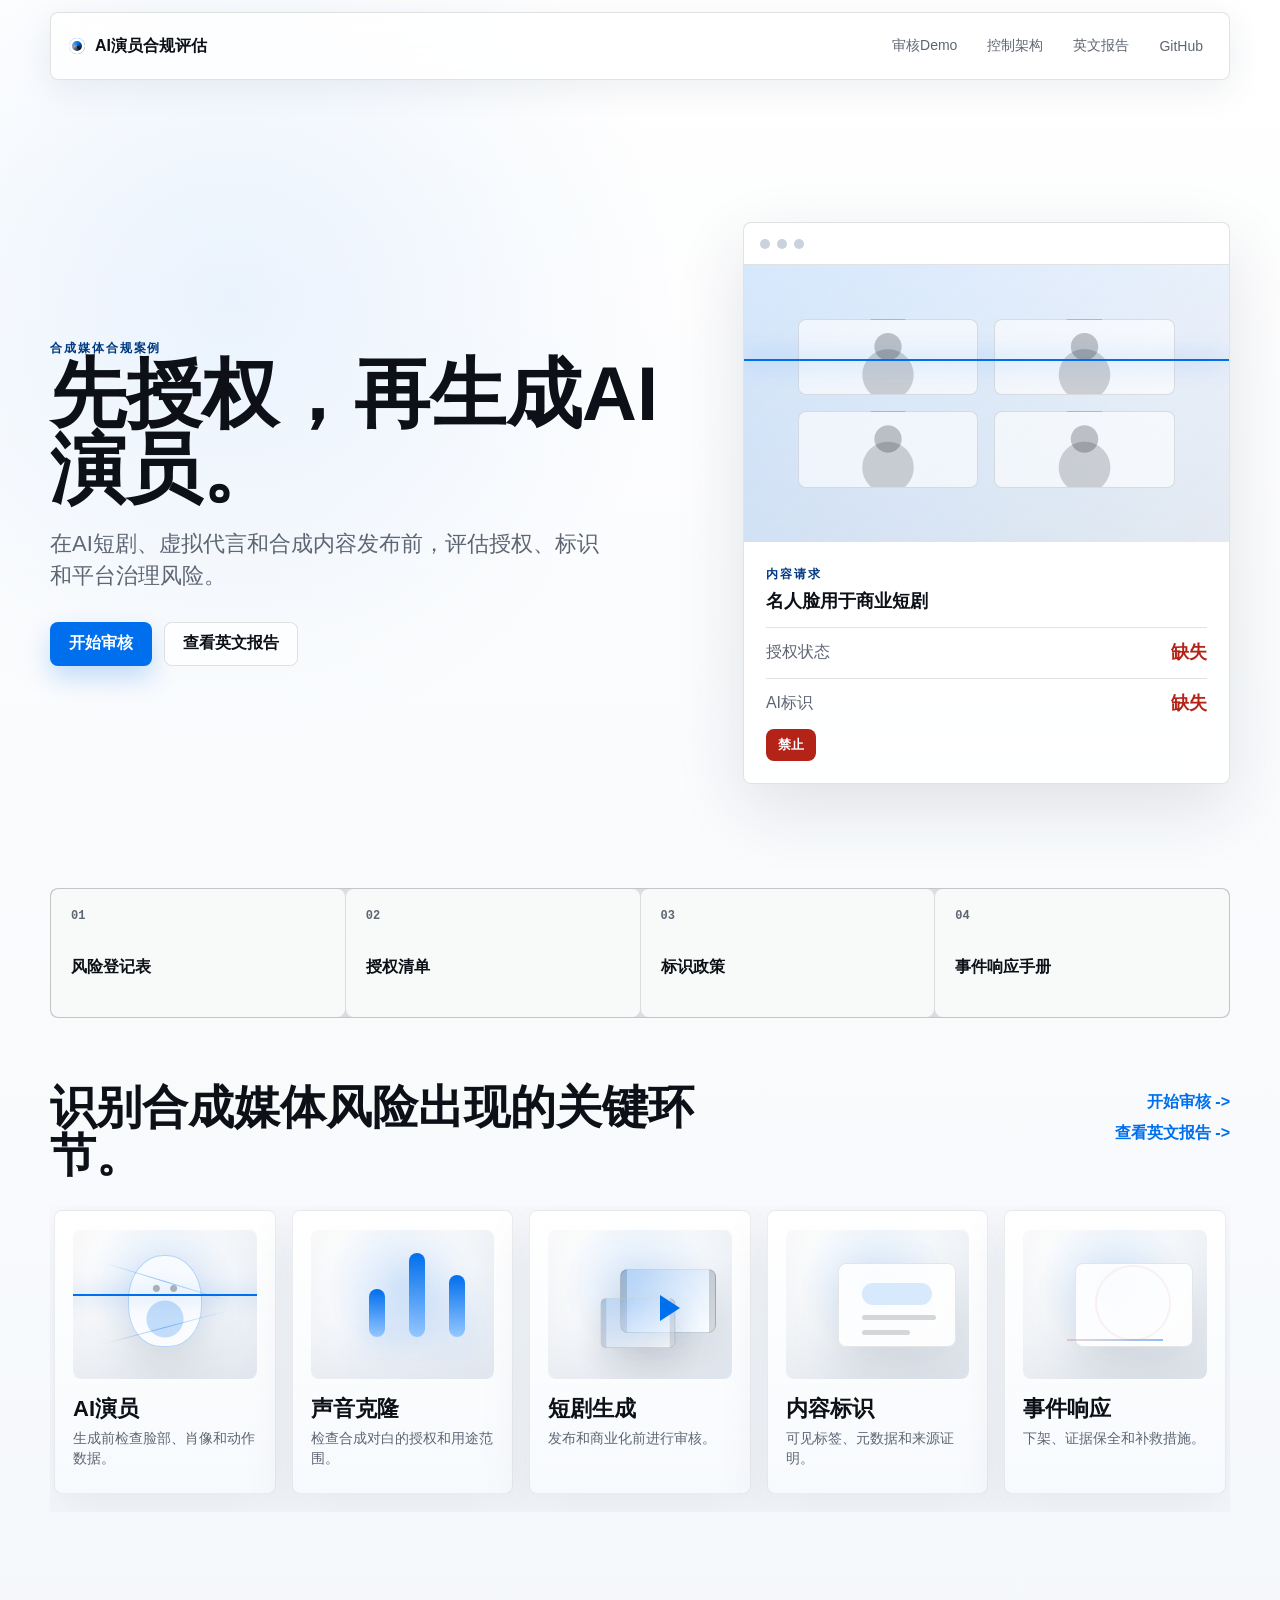
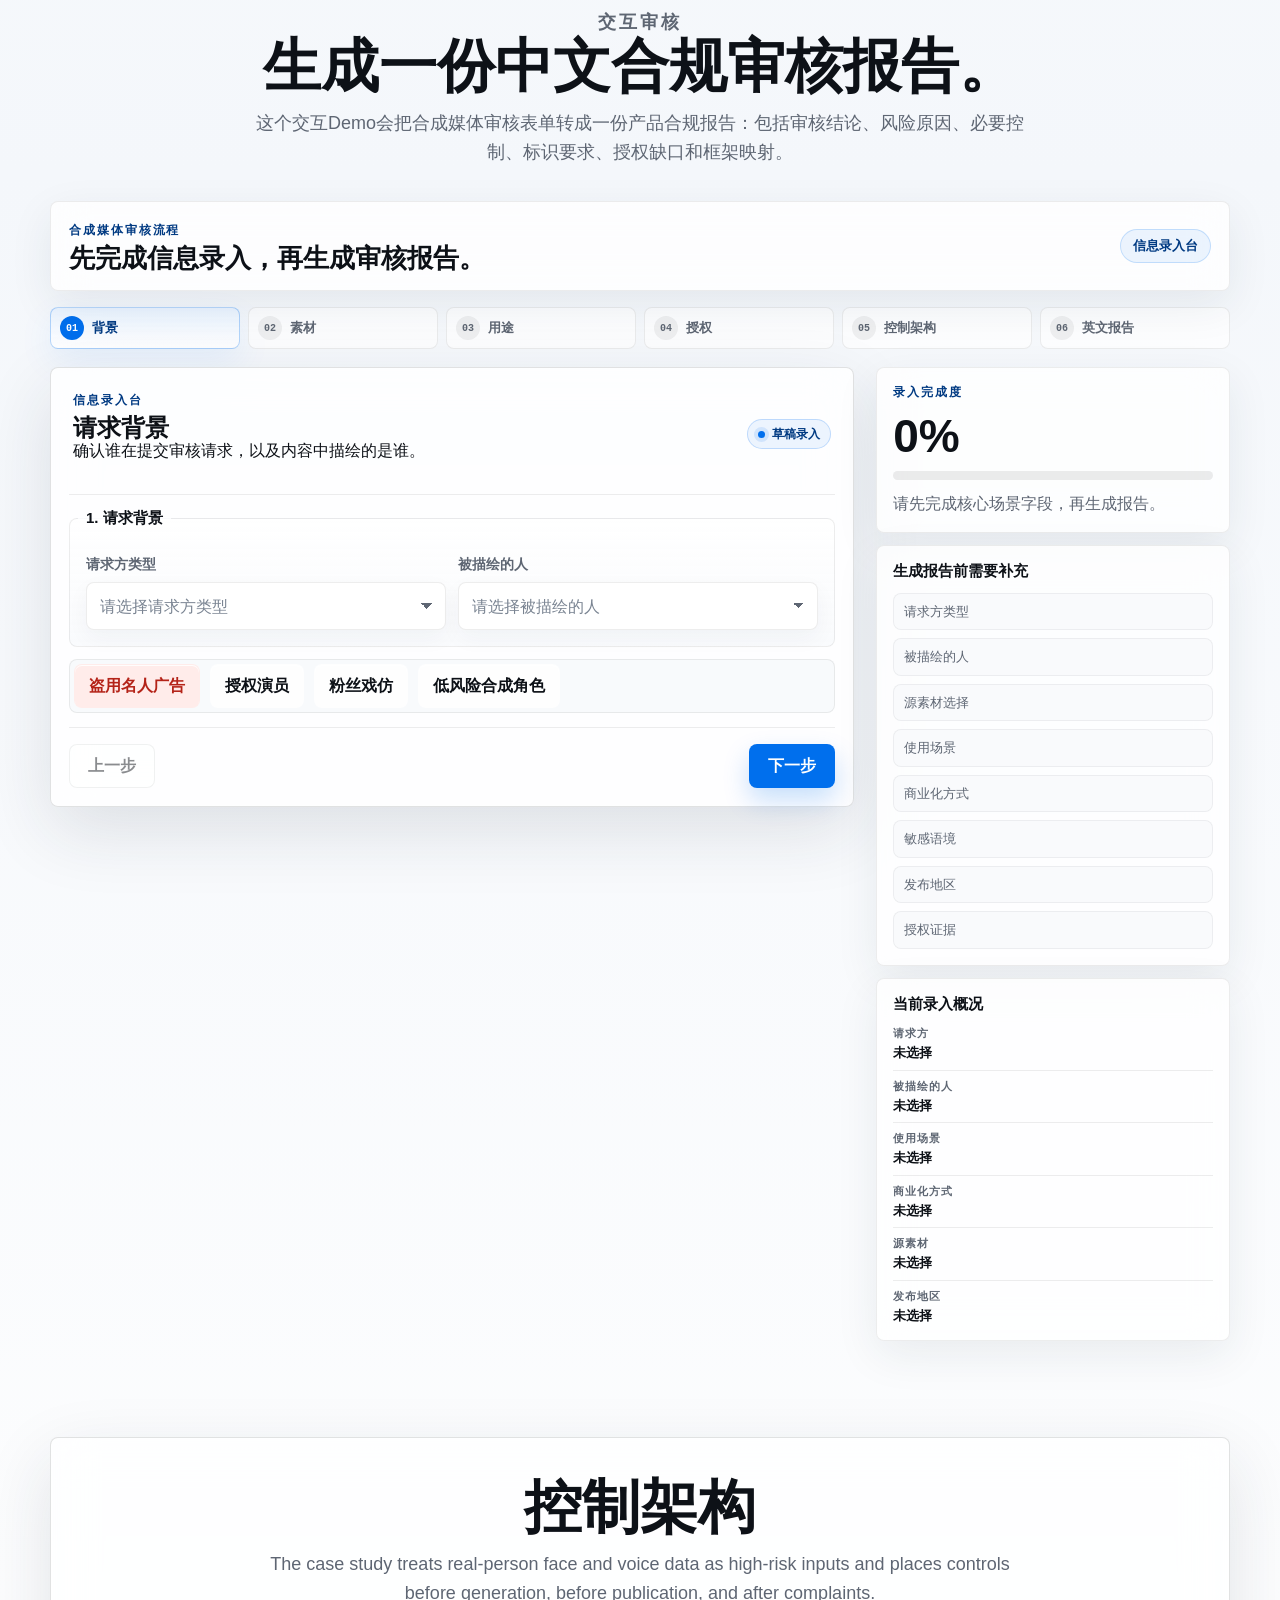
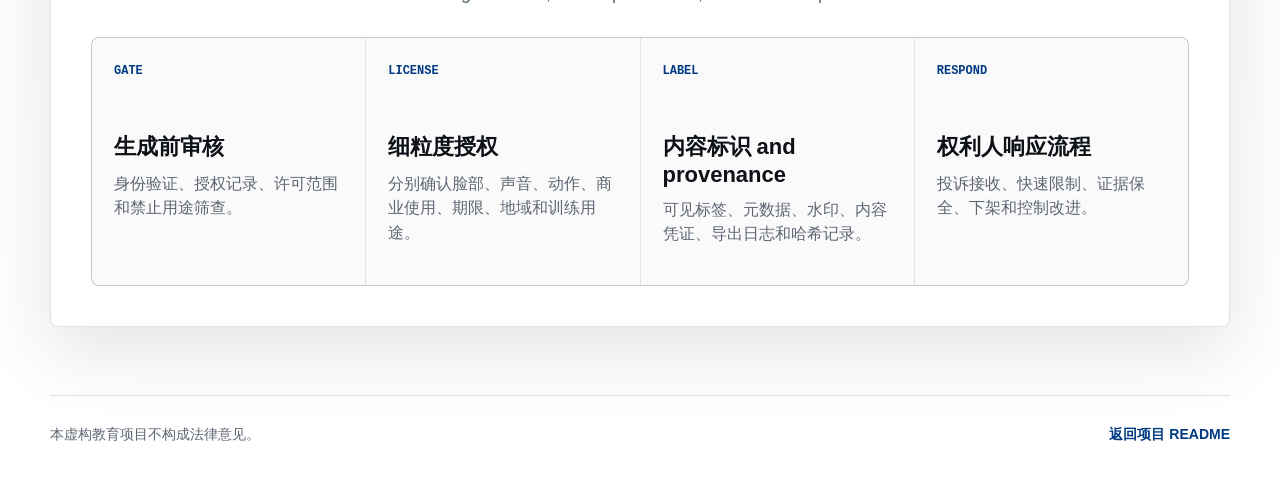
==== web/demo.zh.html @ 8b7ae346 "Replace Chinese report page with interactive demo" ====
<!doctype html>
<html lang="zh-CN">
  <head>
    <meta charset="utf-8" />
    <meta name="viewport" content="width=device-width, initial-scale=1" />
    <title>AI生成演员合规评估</title>
    <meta
      name="description"
      content="AI生成演员与深度伪造内容合规评估中文交互Demo。"
    />
    <link rel="stylesheet" href="./styles.css" />
  </head>
  <body>
    <header class="site-header" aria-label="Primary navigation">
      <a class="brand" href="#top" aria-label="AI演员合规评估 home">
        <span class="brand-mark" aria-hidden="true"></span>
        <span>AI演员合规评估</span>
      </a>
      <nav class="nav-links" aria-label="Project links">
        <a href="#demo">审核Demo</a>
        <a href="#controls">控制架构</a>
        <a href="../docs/09_final_compliance_assessment_report.md">英文报告</a>
        <a href="https://github.com/yuxuancheng123-spec/ai-generated-actor-compliance">GitHub</a>
      </nav>
    </header>

    <main id="top">
      <section class="hero" aria-labelledby="hero-title">
        <div class="hero-copy">
          <p class="eyebrow">合成媒体合规案例</p>
          <h1 id="hero-title">先授权，再生成AI演员。</h1>
          <p class="hero-lede">
            在AI短剧、虚拟代言和合成内容发布前，评估授权、标识和平台治理风险。
          </p>
          <div class="hero-actions" aria-label="Primary actions">
            <a class="button primary" href="#demo">开始审核</a>
            <a class="button secondary" href="../docs/09_final_compliance_assessment_report.md">查看英文报告</a>
          </div>
        </div>

        <aside class="hero-device" aria-label="Compliance review preview">
          <div class="device-topbar">
            <span></span>
            <span></span>
            <span></span>
          </div>
          <div class="review-frame">
            <div class="scan-stage">
              <div class="face-grid" aria-hidden="true">
                <span></span><span></span><span></span><span></span>
              </div>
              <div class="scan-line" aria-hidden="true"></div>
            </div>
            <div class="review-stack">
              <div>
                <span class="micro-label">内容请求</span>
                <strong>名人脸用于商业短剧</strong>
              </div>
              <div class="signal-row">
                <span>授权状态</span>
                <strong class="signal-danger">缺失</strong>
              </div>
              <div class="signal-row">
                <span>AI标识</span>
                <strong class="signal-danger">缺失</strong>
              </div>
              <div class="risk-pill prohibited">禁止</div>
            </div>
          </div>
        </aside>
      </section>

      <section class="artifact-strip" aria-label="Portfolio artifacts">
        <a href="../docs/03_risk_register.md">
          <span>01</span>
          风险登记表
        </a>
        <a href="../docs/04_consent_checklist.md">
          <span>02</span>
          授权清单
        </a>
        <a href="../docs/05_labeling_policy.md">
          <span>03</span>
          标识政策
        </a>
        <a href="../docs/06_incident_response.md">
          <span>04</span>
          事件响应手册
        </a>
      </section>

      <section class="case-gallery" aria-labelledby="case-gallery-title">
        <div class="gallery-heading">
          <h2 id="case-gallery-title">识别合成媒体风险出现的关键环节。</h2>
          <div class="gallery-links">
            <a href="#demo">开始审核</a>
            <a href="../docs/09_final_compliance_assessment_report.md">查看英文报告</a>
          </div>
        </div>
        <div class="case-rail" aria-label="Synthetic media compliance scenarios">
          <article class="case-tile actor-tile">
            <div class="case-visual" aria-hidden="true">
              <span class="face-orb"></span>
              <span class="mesh-line one"></span>
              <span class="mesh-line two"></span>
              <span class="scan-beam"></span>
            </div>
            <h3>AI演员</h3>
            <p>生成前检查脸部、肖像和动作数据。</p>
          </article>
          <article class="case-tile voice-tile">
            <div class="case-visual" aria-hidden="true">
              <span class="wave one"></span>
              <span class="wave two"></span>
              <span class="wave three"></span>
            </div>
            <h3>声音克隆</h3>
            <p>检查合成对白的授权和用途范围。</p>
          </article>
          <article class="case-tile drama-tile">
            <div class="case-visual" aria-hidden="true">
              <span class="film-frame primary"></span>
              <span class="film-frame secondary"></span>
              <span class="play-mark"></span>
            </div>
            <h3>短剧生成</h3>
            <p>发布和商业化前进行审核。</p>
          </article>
          <article class="case-tile label-tile">
            <div class="case-visual" aria-hidden="true">
              <span class="label-card"></span>
              <span class="label-chip"></span>
              <span class="metadata-line one"></span>
              <span class="metadata-line two"></span>
            </div>
            <h3>内容标识</h3>
            <p>可见标签、元数据和来源证明。</p>
          </article>
          <article class="case-tile incident-tile">
            <div class="case-visual" aria-hidden="true">
              <span class="alert-ring"></span>
              <span class="evidence-card"></span>
              <span class="route-line"></span>
            </div>
            <h3>事件响应</h3>
            <p>下架、证据保全和补救措施。</p>
          </article>
        </div>
      </section>

      <section class="section-intro" aria-labelledby="demo-title">
        <p class="section-kicker">交互审核</p>
        <h2 id="demo-title">生成一份中文合规审核报告。</h2>
        <p>
          这个交互Demo会把合成媒体审核表单转成一份产品合规报告：包括审核结论、风险原因、必要控制、标识要求、授权缺口和框架映射。
        </p>
      </section>

      <section id="demo" class="workflow-shell" aria-label="Compliance review workflow">
        <div class="workflow-topbar">
          <div>
            <span class="micro-label">合成媒体审核流程</span>
            <h3>先完成信息录入，再生成审核报告。</h3>
          </div>
          <span class="workflow-mode-pill" id="workflow-mode">信息录入台</span>
        </div>

        <ol class="workflow-steps" aria-label="Review workflow steps">
          <li data-step-index="0" class="active"><span>01</span>背景</li>
          <li data-step-index="1"><span>02</span>素材</li>
          <li data-step-index="2"><span>03</span>用途</li>
          <li data-step-index="3"><span>04</span>授权</li>
          <li data-step-index="4"><span>05</span>控制架构</li>
          <li data-step-index="5"><span>06</span>英文报告</li>
        </ol>

        <div class="intake-view" id="intake-view">
          <form class="risk-form" id="risk-form">
            <div class="form-heading">
              <div>
                <span class="micro-label">信息录入台</span>
                <h3 id="step-title">请求背景</h3>
                <p id="step-copy">确认谁在提交审核请求，以及内容中描绘的是谁。</p>
              </div>
              <span class="live-dot">草稿录入</span>
            </div>

          <fieldset data-step="0">
            <legend>1. 请求背景</legend>
            <div class="field-grid">
              <div class="field">
                <label for="requester-type">请求方类型</label>
                <select id="requester-type" name="requesterType">
                  <option value="" selected>请选择请求方类型</option>
                  <option value="creator">个人创作者</option>
                  <option value="brand">品牌或广告主</option>
                  <option value="production">制作公司</option>
                  <option value="performer">演员授权自己的数字分身</option>
                </select>
              </div>
              <div class="field">
                <label for="subject-type">被描绘的人</label>
                <select id="subject-type" name="subjectType">
                  <option value="" selected>请选择被描绘的人</option>
                  <option value="publicFigure">名人或公众人物</option>
                  <option value="ordinaryPerson">普通第三人</option>
                  <option value="self">上传者本人</option>
                  <option value="performer">签约演员</option>
                  <option value="politician">政治人物</option>
                  <option value="minor">儿童或未成年人</option>
                  <option value="synthetic">完全合成角色</option>
                </select>
              </div>
            </div>
          </fieldset>

          <fieldset class="switch-grid" data-step="1">
            <legend>2. 使用的源素材</legend>
            <label class="switch">
              <input type="checkbox" name="mediaFace" />
              <span>脸部或肖像</span>
            </label>
            <label class="switch">
              <input type="checkbox" name="mediaVoice" />
              <span>声音样本</span>
            </label>
            <label class="switch">
              <input type="checkbox" name="mediaMotion" />
              <span>身体动作</span>
            </label>
            <label class="switch">
              <input type="checkbox" name="mediaPerformance" />
              <span>既有表演片段</span>
            </label>
          </fieldset>

          <fieldset data-step="2">
            <legend>3. 用途与分发</legend>
            <div class="field-grid">
              <div class="field">
                <label for="use-case">使用场景</label>
                <select id="use-case" name="useCase">
                  <option value="" selected>请选择使用场景</option>
                  <option value="shortDrama">短剧情节</option>
                  <option value="advertisement">广告</option>
                  <option value="virtualInfluencer">虚拟网红内容</option>
                  <option value="fanContent">粉丝内容</option>
                  <option value="parody">戏仿或讽刺</option>
                  <option value="politicalMessage">政治信息</option>
                </select>
              </div>
              <div class="field">
                <label for="monetization">商业化方式</label>
                <select id="monetization" name="monetization">
                  <option value="" selected>请选择商业化方式</option>
                  <option value="paidAd">付费广告或代言</option>
                  <option value="publicPost">公开发布</option>
                  <option value="draft">仅内部草稿</option>
                  <option value="resale">授权或转售</option>
                </select>
              </div>
            </div>
            <label for="sensitive-context">敏感语境</label>
            <select id="sensitive-context" name="sensitiveContext">
              <option value="" selected>请选择敏感语境</option>
              <option value="none">无</option>
              <option value="sexual">性相关</option>
              <option value="political">政治</option>
              <option value="medical">医疗</option>
              <option value="financial">金融</option>
              <option value="defamatory">诽谤</option>
            </select>
          </fieldset>

          <fieldset class="switch-grid" data-step="2">
            <legend>4. 发布地区</legend>
            <label class="switch">
              <input type="checkbox" name="regionEu" />
              <span>欧盟</span>
            </label>
            <label class="switch">
              <input type="checkbox" name="regionChina" />
              <span>中国</span>
            </label>
            <label class="switch">
              <input type="checkbox" name="regionUs" />
              <span>美国</span>
            </label>
            <label class="switch">
              <input type="checkbox" name="regionGlobal" />
              <span>全球发布</span>
            </label>
          </fieldset>

          <fieldset data-step="3">
            <legend>5. 授权证据</legend>
            <label for="consent-evidence">授权状态 evidence</label>
            <select id="consent-evidence" name="consentEvidence">
              <option value="" selected>请选择授权证据</option>
              <option value="none">无授权证据</option>
              <option value="selfAttestation">上传者自我声明</option>
              <option value="uploadedContract">已上传合同</option>
              <option value="verifiedPortal">已验证演员门户</option>
              <option value="performerAgreement">演员AI数字分身协议</option>
            </select>
            <div class="switch-grid compact-grid">
              <label class="switch">
                <input type="checkbox" name="scopeCommercial" />
                <span>覆盖商业使用</span>
              </label>
              <label class="switch">
                <input type="checkbox" name="scopeTraining" />
                <span>覆盖训练用途</span>
              </label>
              <label class="switch">
                <input type="checkbox" name="scopeTerritory" />
                <span>覆盖发布地域</span>
              </label>
              <label class="switch">
                <input type="checkbox" name="scopeDuration" />
                <span>覆盖使用期限</span>
              </label>
              <label class="switch">
                <input type="checkbox" name="scopeSecondaryUse" />
                <span>覆盖二次使用</span>
              </label>
              <label class="switch">
                <input type="checkbox" name="scopeRevocation" />
                <span>存在撤回路径</span>
              </label>
              <label class="switch">
                <input type="checkbox" name="scopeCompensation" />
                <span>存在补偿条款</span>
              </label>
            </div>
          </fieldset>

          <fieldset data-step="4">
            <legend>6. 平台控制</legend>
            <label class="switch">
              <input type="checkbox" name="visibleLabel" />
              <span>Visible AI标识 planned</span>
            </label>
            <label class="switch">
              <input type="checkbox" name="machineLabel" />
              <span>计划添加机器可读元数据</span>
            </label>
            <label class="switch">
              <input type="checkbox" name="watermark" />
              <span>计划添加持久水印或来源证明</span>
            </label>
            <label class="switch">
              <input type="checkbox" name="trainingUse" />
              <span>将源素材用于训练或模型改进</span>
            </label>
          </fieldset>

          <div class="preset-row" aria-label="Scenario presets">
            <button class="preset" type="button" data-preset="unauthorizedCelebrityAd">盗用名人广告</button>
            <button class="preset" type="button" data-preset="licensedPerformer">授权演员</button>
            <button class="preset" type="button" data-preset="fanParody">粉丝戏仿</button>
            <button class="preset" type="button" data-preset="syntheticLow">低风险合成角色</button>
          </div>
            <div class="workflow-actions">
              <button class="button secondary" type="button" id="prev-step">上一步</button>
              <button class="button primary" type="button" id="next-step">下一步</button>
              <button class="button primary generate-button" type="button" id="generate-report">生成合规报告</button>
            </div>
          </form>

          <aside class="intake-summary-panel" aria-live="polite" aria-label="Intake completion summary">
            <div class="summary-card hero-summary">
              <span class="micro-label">录入完成度</span>
              <strong id="completion-score">0%</strong>
              <div class="completion-track" aria-hidden="true">
                <span id="completion-bar"></span>
              </div>
              <p id="completion-copy">请先完成核心场景字段，再生成报告。</p>
            </div>
            <div class="summary-card">
              <h4>生成报告前需要补充</h4>
              <ul id="missing-list"></ul>
            </div>
            <div class="summary-card">
              <h4>当前录入概况</h4>
              <dl class="intake-profile" id="intake-profile"></dl>
            </div>
          </aside>
        </div>

        <aside class="result-panel memo-panel report-view" id="report-view" aria-live="polite" aria-label="合规审核报告" hidden>
          <div class="memo-toolbar">
            <span>已生成评估</span>
            <span>案例编号 SYN-0428</span>
          </div>
          <div class="result-header">
            <span class="micro-label">合规审核报告</span>
            <span class="risk-pill" id="decision-pill">拒绝</span>
          </div>

          <section class="report-module executive-snapshot" aria-label="执行摘要">
            <div class="module-heading">
              <span>01</span>
              <h3>执行摘要</h3>
            </div>
            <div class="snapshot-grid">
              <div class="snapshot-card primary">
                <span>审核结论</span>
                <strong id="result-title">生成前拒绝</strong>
              </div>
              <div class="snapshot-card score-card">
                <span>风险分数</span>
                <strong id="score-value">12</strong>
              </div>
              <div class="snapshot-card">
                <span>风险等级</span>
                <strong id="risk-level-text">禁止</strong>
              </div>
              <div class="snapshot-card">
                <span>审核路径</span>
                <strong id="reviewer-path">阻止并保全证据</strong>
              </div>
            </div>
            <p id="result-copy">
              The request lacks verified authorization for a real-person commercial AI演员 workflow.
            </p>
          </section>

          <section class="report-module" aria-label="场景分类">
            <div class="module-heading">
              <span>02</span>
              <h3>场景分类</h3>
            </div>
            <dl class="profile-grid" id="scenario-profile"></dl>
          </section>

          <section class="report-module" aria-label="关键发现">
            <div class="module-heading">
              <span>03</span>
              <h3>关键发现</h3>
            </div>
            <ul class="finding-list" id="risk-driver-list"></ul>
          </section>

          <section class="report-module" aria-label="控制建议">
            <div class="module-heading">
              <span>04</span>
              <h3>控制建议</h3>
            </div>
            <div class="control-recommendation-grid">
              <div>
                <h4>Consent controls</h4>
                <ul id="consent-control-list"></ul>
              </div>
              <div>
                <h4>Labeling controls</h4>
                <ul id="label-control-list"></ul>
              </div>
              <div>
                <h4>Release controls</h4>
                <ul id="release-control-list"></ul>
              </div>
              <div>
                <h4>Incident controls</h4>
                <ul id="incident-control-list"></ul>
              </div>
            </div>
          </section>

          <section class="report-module" aria-label="地区矩阵">
            <div class="module-heading">
              <span>05</span>
              <h3>地区矩阵</h3>
            </div>
            <div class="jurisdiction-matrix" id="jurisdiction-matrix"></div>
          </section>

          <section class="report-module" aria-label="证据与下一步">
            <div class="module-heading">
              <span>06</span>
              <h3>证据与下一步</h3>
            </div>
            <div class="evidence-grid">
              <div>
                <h4>证据材料</h4>
                <ul id="evidence-list"></ul>
              </div>
              <div>
                <h4>Reviewer next steps</h4>
                <ul id="next-step-list"></ul>
              </div>
            </div>
          </section>

          <section class="report-module framework-module" aria-label="框架映射">
            <div class="module-heading">
              <span>07</span>
              <h3>框架映射</h3>
            </div>
            <ul id="framework-list"></ul>
          </section>
          <div class="next-actions">
            <button class="button secondary" type="button" id="edit-intake">返回修改</button>
            <a href="../docs/09_final_compliance_assessment_report.md">查看英文报告</a>
            <a href="../scripts/risk_scoring_demo.py">查看Python规则</a>
          </div>
        </aside>
      </section>

      <section id="controls" class="control-section" aria-labelledby="controls-title">
        <div class="section-intro compact">
          <h2 id="controls-title">控制架构</h2>
          <p>
            The case study treats real-person face and voice data as high-risk inputs and places controls
            before generation, before publication, and after complaints.
          </p>
        </div>
        <div class="control-layers">
          <article>
            <span>Gate</span>
            <h3>生成前审核</h3>
            <p>身份验证、授权记录、许可范围和禁止用途筛查。</p>
          </article>
          <article>
            <span>License</span>
            <h3>细粒度授权</h3>
            <p>分别确认脸部、声音、动作、商业使用、期限、地域和训练用途。</p>
          </article>
          <article>
            <span>Label</span>
            <h3>内容标识 and provenance</h3>
            <p>可见标签、元数据、水印、内容凭证、导出日志和哈希记录。</p>
          </article>
          <article>
            <span>Respond</span>
            <h3>权利人响应流程</h3>
            <p>投诉接收、快速限制、证据保全、下架和控制改进。</p>
          </article>
        </div>
      </section>
    </main>

    <footer class="site-footer">
      <p>本虚构教育项目不构成法律意见。</p>
      <a href="../README.md">返回项目 README</a>
    </footer>

    <script src="./app.zh.js"></script>
  </body>
</html>
---- web/styles.css ----
:root {
  color-scheme: light;
  --ink: #0d1117;
  --muted: #5e6673;
  --line: rgba(13, 17, 23, 0.12);
  --hairline: rgba(13, 17, 23, 0.075);
  --panel: rgba(255, 255, 255, 0.82);
  --panel-solid: #ffffff;
  --field: rgba(247, 249, 252, 0.86);
  --wash: #f4f7fb;
  --blue: #006fed;
  --blue-ink: #003a82;
  --green: #0b7a50;
  --amber: #9a6100;
  --red: #b42318;
  --shadow: 0 24px 70px rgba(31, 45, 61, 0.12);
  --soft-shadow: 0 14px 44px rgba(31, 45, 61, 0.08);
  --radius: 8px;
  --max: 1180px;
}

* {
  box-sizing: border-box;
}

html {
  scroll-behavior: smooth;
}

body {
  margin: 0;
  min-width: 320px;
  background:
    radial-gradient(circle at 18% 8%, rgba(0, 111, 237, 0.08), transparent 28rem),
    linear-gradient(180deg, #ffffff 0%, var(--wash) 48%, #ffffff 100%),
    repeating-linear-gradient(90deg, rgba(13, 17, 23, 0.028) 0 1px, transparent 1px 96px);
  color: var(--ink);
  font-family: ui-sans-serif, -apple-system, BlinkMacSystemFont, "SF Pro Display", "Segoe UI", sans-serif;
  letter-spacing: 0;
}

a {
  color: inherit;
  text-decoration: none;
}

button,
select,
input {
  font: inherit;
}

select,
button,
.switch,
.next-actions a {
  -webkit-tap-highlight-color: transparent;
}

.site-header {
  position: sticky;
  top: 0;
  z-index: 20;
  display: flex;
  align-items: center;
  justify-content: space-between;
  gap: 24px;
  width: min(calc(100% - 32px), var(--max));
  height: 68px;
  margin: 12px auto 0;
  padding: 0 14px 0 18px;
  border: 1px solid var(--line);
  border-radius: var(--radius);
  background: rgba(255, 255, 255, 0.78);
  backdrop-filter: blur(18px);
  box-shadow: 0 8px 34px rgba(31, 45, 61, 0.08);
}

.brand,
.nav-links,
.hero-actions,
.preset-row,
.next-actions,
.result-header,
.form-heading,
.memo-toolbar,
.signal-row,
.site-footer {
  display: flex;
  align-items: center;
}

.brand {
  gap: 10px;
  min-width: max-content;
  font-weight: 700;
}

.brand-mark {
  width: 16px;
  height: 16px;
  border-radius: 50%;
  background: conic-gradient(from 140deg, #0d1117, #8ba3c2, #006fed, #0d1117);
  box-shadow: inset 0 0 0 3px #fff;
}

.nav-links {
  gap: 6px;
  color: var(--muted);
  font-size: 14px;
}

.nav-links a,
.button,
.preset,
.next-actions a,
.artifact-strip a {
  border-radius: var(--radius);
  transition: transform 180ms ease, border-color 180ms ease, background 180ms ease, color 180ms ease;
}

.nav-links a {
  padding: 10px 12px;
}

.nav-links a:hover,
.nav-links a:focus-visible {
  background: rgba(13, 17, 23, 0.06);
  color: var(--ink);
}

.hero {
  display: grid;
  grid-template-columns: minmax(0, 1.02fr) minmax(360px, 0.78fr);
  gap: 56px;
  width: min(calc(100% - 32px), var(--max));
  min-height: calc(100dvh - 92px);
  margin: 0 auto;
  padding: 82px 0 44px;
  align-items: center;
}

.eyebrow,
.section-kicker,
.micro-label {
  margin: 0;
  color: var(--blue-ink);
  font-size: 12px;
  font-weight: 800;
  letter-spacing: 0.16em;
  text-transform: uppercase;
}

h1,
h2,
h3,
p {
  margin-top: 0;
}

h1 {
  max-width: 700px;
  margin-bottom: 22px;
  font-size: clamp(46px, 6vw, 76px);
  line-height: 0.98;
  font-weight: 760;
}

.hero-lede {
  max-width: 560px;
  margin-bottom: 30px;
  color: var(--muted);
  font-size: clamp(18px, 2vw, 22px);
  line-height: 1.45;
}

.hero-actions {
  gap: 12px;
  flex-wrap: wrap;
}

.button,
.preset {
  min-height: 44px;
  border: 1px solid transparent;
  cursor: pointer;
}

.button {
  display: inline-flex;
  align-items: center;
  justify-content: center;
  padding: 0 18px;
  font-weight: 700;
}

.button.primary {
  background: var(--blue);
  color: #fff;
  box-shadow: 0 12px 26px rgba(0, 111, 237, 0.22);
}

.button.secondary {
  border-color: var(--line);
  background: rgba(255, 255, 255, 0.78);
  color: var(--ink);
}

.button:hover,
.button:focus-visible,
.preset:hover,
.preset:focus-visible,
.artifact-strip a:hover,
.artifact-strip a:focus-visible,
.next-actions a:hover,
.next-actions a:focus-visible {
  transform: translateY(-1px);
}

.button:active,
.preset:active {
  transform: translateY(1px);
}

.hero-device,
.risk-form,
.result-panel,
.control-section {
  border: 1px solid var(--line);
  border-radius: var(--radius);
  background: var(--panel);
  backdrop-filter: blur(22px);
  box-shadow: var(--shadow);
}

.hero-device {
  overflow: hidden;
  min-height: 470px;
}

.device-topbar {
  display: flex;
  gap: 7px;
  height: 42px;
  padding: 16px;
  border-bottom: 1px solid var(--line);
}

.device-topbar span {
  width: 10px;
  height: 10px;
  border-radius: 50%;
  background: #cad2dd;
}

.review-frame {
  display: grid;
  grid-template-rows: 1.15fr 0.85fr;
  min-height: 428px;
}

.scan-stage {
  position: relative;
  overflow: hidden;
  background:
    linear-gradient(135deg, rgba(0, 111, 237, 0.14), rgba(13, 17, 23, 0.02)),
    linear-gradient(180deg, #f9fbff, #e8eef6);
}

.face-grid {
  position: absolute;
  inset: 54px;
  display: grid;
  grid-template-columns: repeat(2, 1fr);
  gap: 16px;
}

.face-grid span {
  border: 1px solid rgba(13, 17, 23, 0.12);
  border-radius: var(--radius);
  background:
    radial-gradient(circle at 50% 36%, rgba(13, 17, 23, 0.24) 0 13%, transparent 14%),
    radial-gradient(circle at 50% 74%, rgba(13, 17, 23, 0.18) 0 24%, transparent 25%),
    rgba(255, 255, 255, 0.62);
}

.scan-line {
  position: absolute;
  left: 0;
  right: 0;
  top: 34%;
  height: 2px;
  background: var(--blue);
  box-shadow: 0 0 22px rgba(0, 111, 237, 0.72);
  animation: scan 4s ease-in-out infinite;
}

.review-stack {
  display: grid;
  gap: 14px;
  padding: 22px;
}

.review-stack strong {
  display: block;
  margin-top: 6px;
  font-size: 18px;
}

.signal-row {
  justify-content: space-between;
  gap: 14px;
  padding-top: 12px;
  border-top: 1px solid var(--line);
  color: var(--muted);
}

.signal-row strong {
  margin: 0;
}

.signal-danger {
  color: var(--red);
}

.risk-pill {
  display: inline-flex;
  align-items: center;
  justify-content: center;
  width: max-content;
  min-height: 32px;
  padding: 0 12px;
  border-radius: var(--radius);
  color: #fff;
  font-size: 13px;
  font-weight: 800;
  text-transform: capitalize;
}

.risk-pill.prohibited {
  background: var(--red);
}

.risk-pill.high {
  background: #c2410c;
}

.risk-pill.medium {
  background: var(--amber);
}

.risk-pill.low {
  background: var(--green);
}

.risk-pill.reject {
  background: var(--red);
}

.risk-pill.escalate {
  background: #c2410c;
}

.risk-pill.conditional {
  background: var(--amber);
}

.risk-pill.approve {
  background: var(--green);
}

.risk-pill.intake {
  background: #687385;
}

.artifact-strip {
  display: grid;
  grid-template-columns: repeat(4, 1fr);
  gap: 1px;
  width: min(calc(100% - 32px), var(--max));
  margin: 0 auto 94px;
  overflow: hidden;
  border: 1px solid var(--line);
  border-radius: var(--radius);
  background: var(--line);
}

.artifact-strip a {
  display: grid;
  gap: 14px;
  min-height: 128px;
  padding: 20px;
  background: rgba(255, 255, 255, 0.82);
  color: var(--ink);
  font-weight: 760;
}

.artifact-strip span {
  color: var(--muted);
  font-family: ui-monospace, "SF Mono", Menlo, monospace;
  font-size: 12px;
  font-weight: 700;
}

.case-gallery {
  width: min(calc(100% - 32px), var(--max));
  margin: -28px auto 96px;
}

.gallery-heading {
  display: grid;
  grid-template-columns: minmax(0, 1fr) auto;
  gap: 24px;
  align-items: start;
  margin-bottom: 26px;
}

.gallery-heading h2 {
  max-width: 690px;
  margin: 0;
  font-size: clamp(28px, 4vw, 46px);
  line-height: 1.04;
  letter-spacing: 0;
}

.gallery-links {
  display: grid;
  gap: 10px;
  justify-items: end;
  padding-top: 8px;
}

.gallery-links a {
  color: var(--blue);
  font-size: 16px;
  font-weight: 720;
}

.gallery-links a::after {
  content: " ->";
}

.case-rail {
  display: grid;
  grid-auto-columns: minmax(210px, 1fr);
  grid-auto-flow: column;
  gap: 16px;
  overflow-x: auto;
  padding: 4px 4px 18px;
  scroll-snap-type: x proximity;
}

.case-rail::-webkit-scrollbar {
  height: 8px;
}

.case-rail::-webkit-scrollbar-thumb {
  border-radius: 999px;
  background: rgba(13, 17, 23, 0.16);
}

.case-tile {
  scroll-snap-align: start;
  min-height: 284px;
  padding: 18px;
  border: 1px solid var(--hairline);
  border-radius: var(--radius);
  background:
    linear-gradient(180deg, rgba(255, 255, 255, 0.96), rgba(246, 249, 253, 0.88)),
    var(--panel-solid);
  box-shadow: 0 18px 54px rgba(31, 45, 61, 0.075);
  transition: transform 240ms ease, box-shadow 240ms ease, border-color 240ms ease;
}

.case-tile:hover {
  border-color: rgba(0, 111, 237, 0.2);
  box-shadow: 0 28px 70px rgba(31, 45, 61, 0.11);
  transform: translateY(-4px);
}

.case-tile h3 {
  margin: 18px 0 8px;
  font-size: 22px;
  line-height: 1.05;
}

.case-tile p {
  margin: 0;
  color: var(--muted);
  font-size: 14px;
  line-height: 1.45;
}

.case-visual {
  position: relative;
  overflow: hidden;
  height: 150px;
  border-radius: var(--radius);
  background:
    radial-gradient(circle at 48% 36%, rgba(0, 111, 237, 0.13), transparent 54%),
    linear-gradient(145deg, #ffffff, #eaf0f7);
  box-shadow: inset 0 1px 0 rgba(255, 255, 255, 0.98), inset 0 -18px 48px rgba(31, 45, 61, 0.055);
}

.case-visual span {
  position: absolute;
  display: block;
}

.face-orb {
  left: 50%;
  top: 48%;
  width: 74px;
  height: 92px;
  border: 1px solid rgba(0, 111, 237, 0.28);
  border-radius: 48% 48% 44% 44%;
  background:
    radial-gradient(circle at 38% 36%, rgba(13, 17, 23, 0.3) 0 3px, transparent 4px),
    radial-gradient(circle at 62% 36%, rgba(13, 17, 23, 0.3) 0 3px, transparent 4px),
    radial-gradient(circle at 50% 70%, rgba(0, 111, 237, 0.22) 0 18px, transparent 19px),
    rgba(255, 255, 255, 0.74);
  box-shadow: 0 24px 48px rgba(31, 45, 61, 0.13);
  transform: translate(-50%, -50%);
  animation: floatSoft 5s ease-in-out infinite;
}

.mesh-line {
  left: 28px;
  right: 28px;
  height: 1px;
  background: linear-gradient(90deg, transparent, rgba(0, 111, 237, 0.42), transparent);
}

.mesh-line.one {
  top: 52px;
  transform: rotate(17deg);
}

.mesh-line.two {
  top: 98px;
  transform: rotate(-15deg);
}

.scan-beam {
  left: -20%;
  top: 65px;
  width: 140%;
  height: 2px;
  background: var(--blue);
  box-shadow: 0 0 18px rgba(0, 111, 237, 0.55);
  animation: scanAcross 3.8s ease-in-out infinite;
}

.wave {
  bottom: 42px;
  width: 16px;
  border-radius: 999px;
  background: linear-gradient(180deg, var(--blue), #95c7ff);
  box-shadow: 0 18px 36px rgba(0, 111, 237, 0.2);
  animation: wavePulse 1.8s ease-in-out infinite;
}

.wave.one {
  left: 58px;
  height: 48px;
}

.wave.two {
  left: 98px;
  height: 84px;
  animation-delay: 180ms;
}

.wave.three {
  left: 138px;
  height: 62px;
  animation-delay: 340ms;
}

.film-frame {
  width: 96px;
  height: 64px;
  border: 1px solid rgba(13, 17, 23, 0.12);
  border-radius: var(--radius);
  background:
    linear-gradient(90deg, rgba(13, 17, 23, 0.16) 0 6px, transparent 6px calc(100% - 6px), rgba(13, 17, 23, 0.16) calc(100% - 6px)),
    linear-gradient(135deg, rgba(0, 111, 237, 0.2), rgba(255, 255, 255, 0.9));
  box-shadow: 0 22px 44px rgba(31, 45, 61, 0.14);
}

.film-frame.primary {
  left: 72px;
  top: 40px;
  animation: floatSoft 5.5s ease-in-out infinite;
}

.film-frame.secondary {
  left: 42px;
  top: 62px;
  opacity: 0.74;
  transform: scale(0.78);
}

.play-mark {
  left: 112px;
  top: 66px;
  width: 0;
  height: 0;
  border-top: 13px solid transparent;
  border-bottom: 13px solid transparent;
  border-left: 20px solid var(--blue);
  filter: drop-shadow(0 10px 18px rgba(0, 111, 237, 0.24));
}

.label-card,
.evidence-card {
  left: 52px;
  top: 34px;
  width: 118px;
  height: 84px;
  border: 1px solid rgba(13, 17, 23, 0.1);
  border-radius: var(--radius);
  background: rgba(255, 255, 255, 0.86);
  box-shadow: 0 26px 50px rgba(31, 45, 61, 0.13);
  animation: floatSoft 6s ease-in-out infinite;
}

.label-chip {
  left: 76px;
  top: 54px;
  width: 70px;
  height: 22px;
  border-radius: 999px;
  background: rgba(0, 111, 237, 0.14);
}

.metadata-line {
  left: 76px;
  height: 5px;
  border-radius: 999px;
  background: rgba(13, 17, 23, 0.16);
}

.metadata-line.one {
  top: 86px;
  width: 74px;
}

.metadata-line.two {
  top: 101px;
  width: 48px;
}

.alert-ring {
  left: 72px;
  top: 36px;
  width: 76px;
  height: 76px;
  border: 2px solid rgba(180, 35, 24, 0.42);
  border-radius: 50%;
  animation: pulseRing 2.4s ease-out infinite;
}

.route-line {
  left: 44px;
  right: 44px;
  bottom: 38px;
  height: 2px;
  background: linear-gradient(90deg, rgba(180, 35, 24, 0.18), rgba(0, 111, 237, 0.44));
}

.section-intro {
  width: min(calc(100% - 32px), 780px);
  margin: 0 auto 34px;
  text-align: center;
}

.section-intro h2 {
  margin-bottom: 14px;
  font-size: clamp(34px, 5.4vw, 58px);
  line-height: 1;
}

.section-intro p {
  color: var(--muted);
  font-size: 18px;
  line-height: 1.62;
}

.section-intro.compact {
  margin-bottom: 28px;
}

.demo-grid {
  display: grid;
  grid-template-columns: minmax(0, 1fr) minmax(330px, 0.72fr);
  gap: 22px;
  width: min(calc(100% - 32px), var(--max));
  margin: 0 auto 96px;
  align-items: start;
}

.memo-grid {
  grid-template-columns: minmax(0, 0.88fr) minmax(430px, 1fr);
}

.workflow-shell {
  width: min(calc(100% - 32px), var(--max));
  margin: 0 auto 96px;
}

.workflow-topbar {
  display: flex;
  align-items: center;
  justify-content: space-between;
  gap: 20px;
  margin-bottom: 16px;
  padding: 18px;
  border: 1px solid var(--hairline);
  border-radius: var(--radius);
  background: rgba(255, 255, 255, 0.76);
  backdrop-filter: blur(18px);
  box-shadow: var(--soft-shadow);
}

.workflow-topbar h3 {
  margin: 6px 0 0;
  font-size: 26px;
  line-height: 1.05;
}

.workflow-mode-pill {
  display: inline-flex;
  align-items: center;
  min-height: 34px;
  padding: 0 12px;
  border: 1px solid rgba(0, 111, 237, 0.18);
  border-radius: 999px;
  background: rgba(0, 111, 237, 0.07);
  color: var(--blue-ink);
  font-size: 13px;
  font-weight: 820;
  white-space: nowrap;
}

.workflow-steps {
  display: grid;
  grid-template-columns: repeat(6, minmax(0, 1fr));
  gap: 8px;
  margin: 0 0 18px;
  padding: 0;
  list-style: none;
}

.workflow-steps li {
  display: flex;
  align-items: center;
  gap: 8px;
  min-height: 42px;
  padding: 7px 9px;
  border: 1px solid var(--hairline);
  border-radius: var(--radius);
  background: rgba(255, 255, 255, 0.66);
  color: var(--muted);
  font-size: 13px;
  font-weight: 780;
}

.workflow-steps span {
  display: grid;
  place-items: center;
  width: 24px;
  height: 24px;
  border-radius: 50%;
  background: rgba(13, 17, 23, 0.06);
  color: var(--muted);
  font-family: ui-monospace, "SF Mono", Menlo, monospace;
  font-size: 10px;
  font-weight: 860;
}

.workflow-steps li.active {
  border-color: rgba(0, 111, 237, 0.28);
  background: linear-gradient(180deg, rgba(232, 242, 255, 0.95), rgba(255, 255, 255, 0.82));
  color: var(--blue-ink);
  box-shadow: 0 12px 34px rgba(0, 111, 237, 0.08);
}

.workflow-steps li.active span,
.workflow-steps li.complete span {
  background: var(--blue);
  color: #fff;
}

.workflow-steps li.complete:not(.active) {
  color: var(--ink);
}

.intake-view {
  display: grid;
  grid-template-columns: minmax(0, 1fr) minmax(320px, 0.44fr);
  gap: 22px;
  align-items: start;
}

.workflow-shell.report-mode .workflow-steps {
  grid-template-columns: repeat(6, minmax(0, 1fr));
}

.report-view {
  position: static;
  width: min(920px, 100%);
  max-height: none;
  margin: 0 auto;
  overflow: visible;
}

.intake-summary-panel {
  position: sticky;
  top: 92px;
  display: grid;
  gap: 12px;
}

.summary-card {
  display: grid;
  gap: 12px;
  padding: 16px;
  border: 1px solid var(--hairline);
  border-radius: var(--radius);
  background: rgba(255, 255, 255, 0.78);
  backdrop-filter: blur(18px);
  box-shadow: var(--soft-shadow);
}

.summary-card h4 {
  margin: 0;
  font-size: 15px;
}

.summary-card p {
  margin: 0;
  color: var(--muted);
  line-height: 1.45;
}

.hero-summary strong {
  color: var(--ink);
  font-size: 46px;
  line-height: 1;
}

.completion-track {
  overflow: hidden;
  height: 9px;
  border-radius: 999px;
  background: rgba(13, 17, 23, 0.08);
}

.completion-track span {
  display: block;
  width: 0;
  height: 100%;
  border-radius: inherit;
  background: linear-gradient(90deg, var(--blue), #73b7ff);
  transition: width 220ms ease;
}

#missing-list,
.intake-profile {
  display: grid;
  gap: 8px;
  margin: 0;
  padding: 0;
}

#missing-list {
  list-style: none;
}

#missing-list li {
  padding: 9px 10px;
  border: 1px solid rgba(13, 17, 23, 0.055);
  border-radius: var(--radius);
  background: rgba(247, 249, 252, 0.76);
  color: var(--muted);
  font-size: 13px;
  line-height: 1.35;
}

.intake-profile div {
  display: grid;
  gap: 3px;
  padding-bottom: 8px;
  border-bottom: 1px solid var(--hairline);
}

.intake-profile div:last-child {
  padding-bottom: 0;
  border-bottom: 0;
}

.intake-profile dt {
  color: var(--muted);
  font-size: 11px;
  font-weight: 820;
  letter-spacing: 0.08em;
  text-transform: uppercase;
}

.intake-profile dd {
  margin: 0;
  color: var(--ink);
  font-size: 13px;
  font-weight: 760;
  line-height: 1.35;
}

.risk-form,
.result-panel {
  padding: 18px;
}

.form-heading {
  justify-content: space-between;
  gap: 16px;
  margin-bottom: 14px;
  padding: 4px 4px 16px;
  border-bottom: 1px solid var(--hairline);
}

.form-heading h3 {
  margin: 6px 0 0;
  font-size: 24px;
  line-height: 1.08;
}

.live-dot {
  display: inline-flex;
  align-items: center;
  gap: 7px;
  min-height: 30px;
  padding: 0 10px;
  border: 1px solid rgba(0, 111, 237, 0.2);
  border-radius: 999px;
  background: rgba(0, 111, 237, 0.07);
  color: var(--blue-ink);
  font-size: 12px;
  font-weight: 780;
}

.live-dot::before {
  content: "";
  width: 7px;
  height: 7px;
  border-radius: 50%;
  background: var(--blue);
  box-shadow: 0 0 0 4px rgba(0, 111, 237, 0.12);
}

fieldset {
  display: grid;
  gap: 12px;
  margin: 0 0 12px;
  padding: 16px;
  border: 1px solid var(--hairline);
  border-radius: var(--radius);
  background:
    linear-gradient(180deg, rgba(255, 255, 255, 0.78), rgba(247, 249, 252, 0.72)),
    var(--panel-solid);
  box-shadow: 0 1px 0 rgba(255, 255, 255, 0.9) inset;
}

fieldset:last-of-type {
  margin-bottom: 16px;
}

fieldset[hidden],
[hidden] {
  display: none !important;
}

legend {
  padding: 0 8px;
  margin-left: -8px;
  margin-bottom: 12px;
  color: var(--ink);
  font-size: 15px;
  font-weight: 760;
  letter-spacing: 0;
}

label {
  color: var(--muted);
  font-size: 14px;
  font-weight: 700;
}

.field-grid {
  display: grid;
  grid-template-columns: repeat(2, minmax(0, 1fr));
  gap: 12px;
}

.field {
  display: grid;
  gap: 8px;
}

select {
  appearance: none;
  width: 100%;
  min-height: 48px;
  padding: 0 42px 0 13px;
  border: 1px solid var(--hairline);
  border-radius: var(--radius);
  background:
    linear-gradient(45deg, transparent 50%, var(--muted) 50%) right 18px center / 6px 6px no-repeat,
    linear-gradient(135deg, var(--muted) 50%, transparent 50%) right 13px center / 6px 6px no-repeat,
    var(--panel-solid);
  color: var(--ink);
  box-shadow: 0 1px 0 rgba(255, 255, 255, 0.96) inset, 0 8px 22px rgba(31, 45, 61, 0.045);
  transition: border-color 180ms ease, box-shadow 180ms ease, background-color 180ms ease;
}

select:hover {
  border-color: rgba(0, 111, 237, 0.28);
}

select:focus {
  border-color: rgba(0, 111, 237, 0.54);
  box-shadow: 0 0 0 4px rgba(0, 111, 237, 0.11), 0 10px 26px rgba(31, 45, 61, 0.07);
  outline: 0;
}

select:invalid,
select:has(option[value=""]:checked) {
  color: #7a8492;
}

.switch-grid {
  grid-template-columns: repeat(2, minmax(0, 1fr));
}

.switch-grid legend {
  grid-column: 1 / -1;
}

.compact-grid {
  margin-top: 4px;
}

.switch {
  position: relative;
  display: flex;
  align-items: center;
  gap: 10px;
  min-height: 48px;
  padding: 12px 13px;
  border: 1px solid var(--hairline);
  border-radius: var(--radius);
  background: rgba(255, 255, 255, 0.72);
  color: var(--ink);
  cursor: pointer;
  box-shadow: 0 1px 0 rgba(255, 255, 255, 0.84) inset;
  transition: transform 160ms ease, border-color 160ms ease, background 160ms ease, box-shadow 160ms ease;
}

.switch:hover {
  border-color: rgba(0, 111, 237, 0.26);
  background: rgba(255, 255, 255, 0.92);
  box-shadow: var(--soft-shadow);
  transform: translateY(-1px);
}

.switch input {
  appearance: none;
  display: grid;
  place-items: center;
  flex: 0 0 auto;
  width: 19px;
  height: 19px;
  margin: 0;
  border: 1px solid rgba(13, 17, 23, 0.22);
  border-radius: 6px;
  background: linear-gradient(180deg, #fff, #f3f6fa);
  box-shadow: 0 1px 2px rgba(31, 45, 61, 0.06);
}

.switch input::after {
  content: "";
  width: 9px;
  height: 5px;
  border-bottom: 2px solid #fff;
  border-left: 2px solid #fff;
  opacity: 0;
  transform: rotate(-45deg) translateY(-1px);
}

.switch input:checked {
  border-color: var(--blue);
  background: var(--blue);
}

.switch input:checked::after {
  opacity: 1;
}

.switch:has(input:checked) {
  border-color: rgba(0, 111, 237, 0.42);
  background: linear-gradient(180deg, rgba(232, 242, 255, 0.95), rgba(255, 255, 255, 0.82));
  color: var(--blue-ink);
}

.preset-row {
  gap: 10px;
  flex-wrap: wrap;
  padding: 4px;
  border: 1px solid var(--hairline);
  border-radius: var(--radius);
  background: rgba(247, 249, 252, 0.78);
}

.workflow-actions {
  display: flex;
  align-items: center;
  justify-content: space-between;
  gap: 10px;
  margin-top: 14px;
  padding-top: 16px;
  border-top: 1px solid var(--hairline);
}

.generate-button {
  margin-left: auto;
}

button:disabled {
  cursor: not-allowed;
  opacity: 0.48;
  transform: none !important;
  box-shadow: none !important;
}

.preset {
  padding: 0 14px;
  border-color: transparent;
  background: rgba(255, 255, 255, 0.84);
  color: var(--ink);
  font-weight: 760;
  box-shadow: 0 1px 0 rgba(255, 255, 255, 0.88) inset;
}

.preset:first-child {
  background: #ffecea;
  color: var(--red);
}

.result-panel {
  position: sticky;
  top: 92px;
  background:
    linear-gradient(180deg, rgba(255, 255, 255, 0.94), rgba(250, 252, 255, 0.84)),
    var(--panel-solid);
}

.result-panel[data-decision="reject"] {
  --decision: var(--red);
  --decision-soft: rgba(180, 35, 24, 0.1);
}

.result-panel[data-decision="escalate"] {
  --decision: #c2410c;
  --decision-soft: rgba(194, 65, 12, 0.1);
}

.result-panel[data-decision="conditional"] {
  --decision: var(--amber);
  --decision-soft: rgba(154, 97, 0, 0.1);
}

.result-panel[data-decision="approve"] {
  --decision: var(--green);
  --decision-soft: rgba(11, 122, 80, 0.1);
}

.result-panel[data-decision="intake"] {
  --decision: #687385;
  --decision-soft: rgba(104, 115, 133, 0.1);
}

.memo-panel {
  max-height: calc(100dvh - 112px);
  overflow: auto;
}

.report-view.memo-panel {
  max-height: none;
  overflow: visible;
}

.memo-toolbar {
  justify-content: space-between;
  gap: 12px;
  margin: -2px -2px 16px;
  padding: 10px 12px;
  border: 1px solid var(--hairline);
  border-radius: var(--radius);
  background: rgba(247, 249, 252, 0.88);
  color: var(--muted);
  font-family: ui-monospace, "SF Mono", Menlo, monospace;
  font-size: 11px;
  font-weight: 760;
  text-transform: uppercase;
}

.result-header {
  justify-content: space-between;
  gap: 16px;
  padding: 4px 2px 0;
}

.result-panel h3 {
  margin: 0;
  font-size: 16px;
  line-height: 1.08;
}

.result-panel p,
.result-panel li,
.control-layers p,
.site-footer {
  color: var(--muted);
  line-height: 1.55;
}

.report-module {
  display: grid;
  gap: 14px;
  margin-top: 12px;
  padding: 16px;
  border: 1px solid var(--hairline);
  border-radius: var(--radius);
  background: rgba(255, 255, 255, 0.72);
  box-shadow: 0 1px 0 rgba(255, 255, 255, 0.9) inset;
}

.executive-snapshot {
  background:
    linear-gradient(135deg, var(--decision-soft, rgba(0, 111, 237, 0.08)), transparent 60%),
    rgba(255, 255, 255, 0.76);
}

.module-heading {
  display: flex;
  align-items: center;
  gap: 10px;
}

.module-heading span {
  display: grid;
  place-items: center;
  width: 27px;
  height: 27px;
  border-radius: 50%;
  background: var(--decision-soft, rgba(0, 111, 237, 0.08));
  color: var(--decision, var(--blue-ink));
  font-family: ui-monospace, "SF Mono", Menlo, monospace;
  font-size: 11px;
  font-weight: 860;
}

.module-heading h3,
.control-recommendation-grid h4,
.evidence-grid h4,
.jurisdiction-card h4 {
  margin: 0;
  color: var(--ink);
}

.snapshot-grid {
  display: grid;
  grid-template-columns: repeat(2, minmax(0, 1fr));
  gap: 10px;
}

.snapshot-card {
  display: flex;
  min-height: 92px;
  padding: 13px;
  border: 1px solid rgba(13, 17, 23, 0.07);
  border-radius: var(--radius);
  background: rgba(255, 255, 255, 0.82);
  flex-direction: column;
  justify-content: space-between;
}

.snapshot-card span,
.profile-grid dt,
.jurisdiction-card span {
  color: var(--muted);
  font-size: 11px;
  font-weight: 820;
  letter-spacing: 0.08em;
  text-transform: uppercase;
}

.snapshot-card strong {
  color: var(--ink);
  font-size: 15px;
  line-height: 1.18;
}

.snapshot-card.primary strong {
  font-size: 22px;
}

.score-card {
  border-color: color-mix(in srgb, var(--decision, var(--blue)) 18%, transparent);
  background:
    radial-gradient(circle at 86% 18%, var(--decision-soft, rgba(0, 111, 237, 0.08)), transparent 44px),
    rgba(255, 255, 255, 0.86);
}

.score-card strong {
  color: var(--decision, var(--blue-ink));
  font-size: 34px;
}

.executive-snapshot p {
  margin: 0;
  padding-top: 2px;
  color: var(--muted);
  font-size: 15px;
}

.profile-grid {
  display: grid;
  grid-template-columns: repeat(2, minmax(0, 1fr));
  gap: 1px;
  overflow: hidden;
  margin: 0;
  border: 1px solid var(--hairline);
  border-radius: var(--radius);
  background: var(--hairline);
}

.profile-grid div {
  display: grid;
  gap: 5px;
  min-height: 72px;
  padding: 12px;
  background: rgba(255, 255, 255, 0.82);
}

.profile-grid dd {
  margin: 0;
  color: var(--ink);
  font-size: 14px;
  font-weight: 760;
  line-height: 1.3;
}

.finding-list,
.control-recommendation-grid ul,
.jurisdiction-card ul,
.evidence-grid ul,
.framework-module ul,
#reason-list {
  display: grid;
  gap: 8px;
  margin: 0;
  padding: 0;
  list-style: none;
}

.finding-list li,
.control-recommendation-grid li,
.evidence-grid li,
.framework-module li {
  position: relative;
  padding: 9px 10px 9px 26px;
  border: 1px solid rgba(13, 17, 23, 0.055);
  border-radius: var(--radius);
  background: rgba(247, 249, 252, 0.72);
}

.finding-list li::before,
.control-recommendation-grid li::before,
.evidence-grid li::before,
.framework-module li::before {
  content: "";
  position: absolute;
  left: 11px;
  top: 16px;
  width: 6px;
  height: 6px;
  border-radius: 50%;
  background: rgba(13, 17, 23, 0.36);
}

.finding-list li:first-child {
  border-color: color-mix(in srgb, var(--decision, var(--blue)) 18%, transparent);
  background: linear-gradient(180deg, var(--decision-soft, rgba(0, 111, 237, 0.08)), rgba(255, 255, 255, 0.72));
}

.finding-list li:first-child::before {
  background: var(--decision, var(--blue));
}

.control-recommendation-grid,
.evidence-grid {
  display: grid;
  grid-template-columns: repeat(2, minmax(0, 1fr));
  gap: 10px;
}

.control-recommendation-grid > div,
.evidence-grid > div {
  display: grid;
  align-content: start;
  gap: 10px;
  padding: 12px;
  border: 1px solid rgba(13, 17, 23, 0.055);
  border-radius: var(--radius);
  background: rgba(247, 249, 252, 0.68);
}

.control-recommendation-grid h4,
.evidence-grid h4 {
  font-size: 13px;
}

.jurisdiction-matrix {
  display: grid;
  grid-template-columns: repeat(2, minmax(0, 1fr));
  gap: 10px;
}

.jurisdiction-card {
  display: grid;
  align-content: start;
  gap: 10px;
  min-height: 164px;
  padding: 12px;
  border: 1px solid rgba(13, 17, 23, 0.055);
  border-radius: var(--radius);
  background: rgba(247, 249, 252, 0.68);
}

.jurisdiction-card.active {
  border-color: rgba(0, 111, 237, 0.18);
  background: linear-gradient(180deg, rgba(237, 246, 255, 0.9), rgba(255, 255, 255, 0.74));
}

.jurisdiction-card h4 {
  font-size: 15px;
}

.jurisdiction-card ul {
  gap: 6px;
}

.jurisdiction-card li {
  color: var(--muted);
  font-size: 13px;
  line-height: 1.4;
}

.next-actions {
  gap: 10px;
  flex-wrap: wrap;
  padding-top: 20px;
  border-top: 1px solid var(--hairline);
}

.next-actions a {
  padding: 10px 12px;
  background: rgba(13, 17, 23, 0.06);
  font-size: 14px;
  font-weight: 760;
}

.control-section {
  width: min(calc(100% - 32px), var(--max));
  margin: 0 auto 68px;
  padding: 40px;
  background: rgba(255, 255, 255, 0.74);
}

.control-layers {
  display: grid;
  grid-template-columns: repeat(4, 1fr);
  gap: 1px;
  overflow: hidden;
  border: 1px solid var(--line);
  border-radius: var(--radius);
  background: var(--line);
}

.control-layers article {
  min-height: 230px;
  padding: 22px;
  background: rgba(255, 255, 255, 0.82);
}

.control-layers span {
  color: var(--blue-ink);
  font-family: ui-monospace, "SF Mono", Menlo, monospace;
  font-size: 12px;
  font-weight: 800;
  text-transform: uppercase;
}

.control-layers h3 {
  margin: 54px 0 10px;
  font-size: 22px;
}

.site-footer {
  justify-content: space-between;
  gap: 20px;
  width: min(calc(100% - 32px), var(--max));
  margin: 0 auto;
  padding: 28px 0 48px;
  border-top: 1px solid var(--line);
  font-size: 14px;
}

.site-footer p {
  margin: 0;
}

.site-footer a {
  color: var(--blue-ink);
  font-weight: 760;
}

:focus-visible {
  outline: 3px solid rgba(0, 111, 237, 0.34);
  outline-offset: 3px;
}

@keyframes scan {
  0%,
  100% {
    transform: translateY(-96px);
  }
  50% {
    transform: translateY(142px);
  }
}

@keyframes floatSoft {
  0%,
  100% {
    transform: translate(-50%, -50%) translateY(0);
  }
  50% {
    transform: translate(-50%, -50%) translateY(-8px);
  }
}

.film-frame.primary,
.label-card,
.evidence-card {
  animation-name: floatCard;
}

@keyframes floatCard {
  0%,
  100% {
    transform: translateY(0);
  }
  50% {
    transform: translateY(-8px);
  }
}

@keyframes scanAcross {
  0%,
  100% {
    transform: translateY(-34px);
    opacity: 0.18;
  }
  50% {
    transform: translateY(42px);
    opacity: 0.95;
  }
}

@keyframes wavePulse {
  0%,
  100% {
    transform: scaleY(0.72);
  }
  50% {
    transform: scaleY(1.16);
  }
}

@keyframes pulseRing {
  0% {
    transform: scale(0.74);
    opacity: 0.86;
  }
  100% {
    transform: scale(1.24);
    opacity: 0;
  }
}

@media (prefers-reduced-motion: reduce) {
  *,
  *::before,
  *::after {
    scroll-behavior: auto !important;
    animation-duration: 0.01ms !important;
    animation-iteration-count: 1 !important;
    transition-duration: 0.01ms !important;
  }
}

@media (max-width: 920px) {
  .site-header {
    align-items: flex-start;
    height: auto;
    padding: 14px;
    flex-direction: column;
  }

  .nav-links {
    width: 100%;
    justify-content: space-between;
  }

  .hero,
  .demo-grid,
  .intake-view {
    grid-template-columns: 1fr;
  }

  .hero {
    min-height: auto;
    padding-top: 56px;
  }

  .hero-device {
    min-height: 460px;
  }

  .artifact-strip,
  .control-layers {
    grid-template-columns: repeat(2, 1fr);
  }

  .gallery-heading {
    grid-template-columns: 1fr;
  }

  .gallery-links {
    justify-items: start;
  }

  .result-panel {
    position: static;
  }

  .memo-panel {
    max-height: none;
  }

  .intake-summary-panel {
    position: static;
  }

  .workflow-steps {
    grid-template-columns: repeat(3, minmax(0, 1fr));
  }
}

@media (max-width: 620px) {
  .site-header,
  .hero,
  .artifact-strip,
  .case-gallery,
  .section-intro,
  .demo-grid,
  .workflow-shell,
  .control-section,
  .site-footer {
    width: min(calc(100% - 20px), var(--max));
  }

  .nav-links {
    display: grid;
    grid-template-columns: repeat(2, 1fr);
  }

  .nav-links a {
    padding: 9px 8px;
  }

  h1 {
    font-size: clamp(44px, 15vw, 62px);
  }

  .artifact-strip,
  .control-layers,
  .field-grid,
  .switch-grid,
  .snapshot-grid,
  .profile-grid,
  .control-recommendation-grid,
  .jurisdiction-matrix,
  .evidence-grid {
    grid-template-columns: 1fr;
  }

  .risk-form,
  .result-panel,
  .control-section {
    padding: 18px;
  }

  .form-heading,
  .workflow-topbar,
  .workflow-actions,
  .memo-toolbar,
  .result-header {
    align-items: flex-start;
    flex-direction: column;
  }

  .workflow-steps {
    grid-template-columns: repeat(2, minmax(0, 1fr));
  }

  .workflow-actions .button,
  .generate-button {
    width: 100%;
    margin-left: 0;
  }

  .live-dot,
  .risk-pill {
    width: max-content;
  }

  .face-grid {
    inset: 34px;
  }

  .site-footer {
    align-items: flex-start;
    flex-direction: column;
  }

  .snapshot-card,
  .profile-grid div,
  .jurisdiction-card {
    min-height: auto;
  }
}
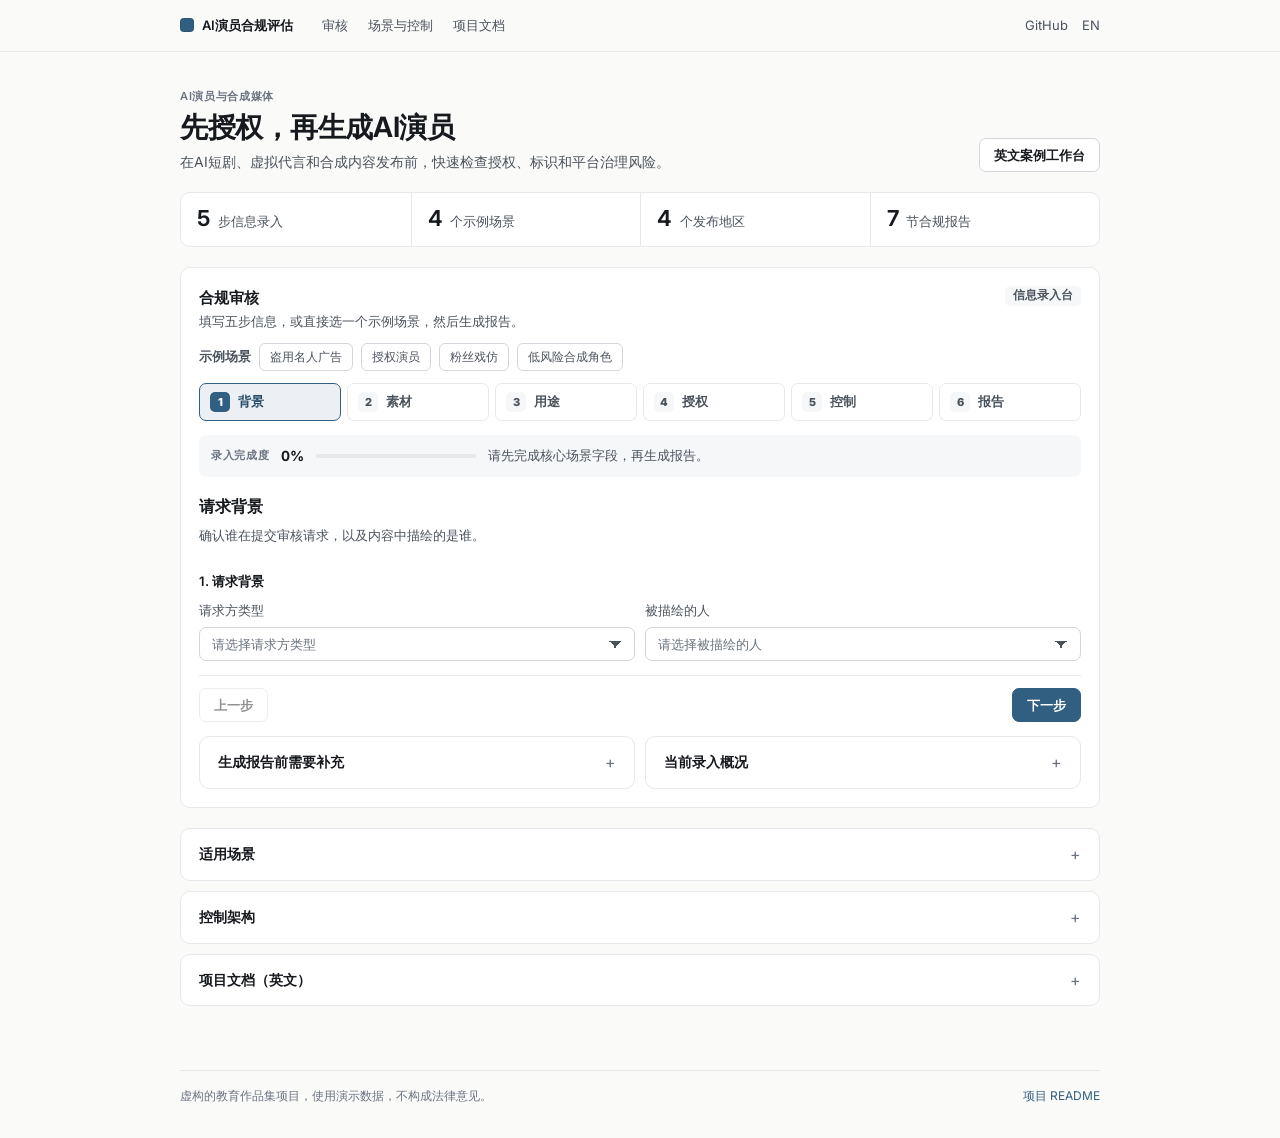
==== commit 3c57c484: "Simplify demo: compact first screen, progressive disclosure, consistent EN/ZH shell - Narrow 920px c" ====
--- a/web/demo.zh.html
+++ b/web/demo.zh.html
@@ -8,181 +8,83 @@
       name="description"
       content="AI生成演员与深度伪造内容合规评估中文交互Demo。"
     />
+    <link rel="preconnect" href="https://fonts.googleapis.com" />
+    <link rel="preconnect" href="https://fonts.gstatic.com" crossorigin />
+    <link rel="stylesheet" href="https://fonts.googleapis.com/css2?family=Inter:wght@400;500;600;700&display=swap" />
     <link rel="stylesheet" href="./styles.css" />
+    <link rel="stylesheet" href="./compact.css" />
   </head>
-  <body>
+  <body class="zh-body">
     <header class="site-header" aria-label="Primary navigation">
-      <a class="brand" href="#top" aria-label="AI演员合规评估 home">
+      <a class="brand" href="#top" aria-label="AI演员合规评估 首页">
         <span class="brand-mark" aria-hidden="true"></span>
         <span>AI演员合规评估</span>
       </a>
       <nav class="nav-links" aria-label="Project links">
-        <a href="#demo">审核Demo</a>
-        <a href="#controls">控制架构</a>
-        <a href="../docs/09_final_compliance_assessment_report.md">英文报告</a>
-        <a href="https://github.com/yuxuancheng123-spec/ai-generated-actor-compliance">GitHub</a>
+        <a href="#demo">审核</a>
+        <a href="#more">场景与控制</a>
+        <a href="#docs">项目文档</a>
       </nav>
+      <div class="app-links"><a href="https://github.com/yuxuancheng123-spec/ai-generated-actor-compliance">GitHub</a><a href="./index.html" lang="en">EN</a></div>
     </header>
 
-    <main id="top">
-      <section class="hero" aria-labelledby="hero-title">
-        <div class="hero-copy">
-          <p class="eyebrow">合成媒体合规案例</p>
-          <h1 id="hero-title">先授权，再生成AI演员。</h1>
-          <p class="hero-lede">
-            在AI短剧、虚拟代言和合成内容发布前，评估授权、标识和平台治理风险。
-          </p>
-          <div class="hero-actions" aria-label="Primary actions">
-            <a class="button primary" href="#demo">开始审核</a>
-            <a class="button secondary" href="../docs/09_final_compliance_assessment_report.md">查看英文报告</a>
-          </div>
+    <main id="top" class="zh-main">
+      <div class="page-heading">
+        <div>
+          <p class="eyebrow">AI演员与合成媒体</p>
+          <h1 id="hero-title">先授权，再生成AI演员</h1>
+          <p>在AI短剧、虚拟代言和合成内容发布前，快速检查授权、标识和平台治理风险。</p>
         </div>
-
-        <aside class="hero-device" aria-label="Compliance review preview">
-          <div class="device-topbar">
-            <span></span>
-            <span></span>
-            <span></span>
-          </div>
-          <div class="review-frame">
-            <div class="scan-stage">
-              <div class="face-grid" aria-hidden="true">
-                <span></span><span></span><span></span><span></span>
-              </div>
-              <div class="scan-line" aria-hidden="true"></div>
-            </div>
-            <div class="review-stack">
-              <div>
-                <span class="micro-label">内容请求</span>
-                <strong>名人脸用于商业短剧</strong>
-              </div>
-              <div class="signal-row">
-                <span>授权状态</span>
-                <strong class="signal-danger">缺失</strong>
-              </div>
-              <div class="signal-row">
-                <span>AI标识</span>
-                <strong class="signal-danger">缺失</strong>
-              </div>
-              <div class="risk-pill prohibited">禁止</div>
-            </div>
-          </div>
-        </aside>
+        <a class="button secondary" href="./index.html">英文案例工作台</a>
+      </div>
+
+      <section class="metric-grid" aria-label="Demo 概览">
+        <article class="metric"><strong>5</strong><span>步信息录入</span></article>
+        <article class="metric"><strong>4</strong><span>个示例场景</span></article>
+        <article class="metric"><strong>4</strong><span>个发布地区</span></article>
+        <article class="metric"><strong>7</strong><span>节合规报告</span></article>
       </section>
 
-      <section class="artifact-strip" aria-label="Portfolio artifacts">
-        <a href="../docs/03_risk_register.md">
-          <span>01</span>
-          风险登记表
-        </a>
-        <a href="../docs/04_consent_checklist.md">
-          <span>02</span>
-          授权清单
-        </a>
-        <a href="../docs/05_labeling_policy.md">
-          <span>03</span>
-          标识政策
-        </a>
-        <a href="../docs/06_incident_response.md">
-          <span>04</span>
-          事件响应手册
-        </a>
-      </section>
-
-      <section class="case-gallery" aria-labelledby="case-gallery-title">
-        <div class="gallery-heading">
-          <h2 id="case-gallery-title">识别合成媒体风险出现的关键环节。</h2>
-          <div class="gallery-links">
-            <a href="#demo">开始审核</a>
-            <a href="../docs/09_final_compliance_assessment_report.md">查看英文报告</a>
-          </div>
-        </div>
-        <div class="case-rail" aria-label="Synthetic media compliance scenarios">
-          <article class="case-tile actor-tile">
-            <div class="case-visual" aria-hidden="true">
-              <span class="face-orb"></span>
-              <span class="mesh-line one"></span>
-              <span class="mesh-line two"></span>
-              <span class="scan-beam"></span>
-            </div>
-            <h3>AI演员</h3>
-            <p>生成前检查脸部、肖像和动作数据。</p>
-          </article>
-          <article class="case-tile voice-tile">
-            <div class="case-visual" aria-hidden="true">
-              <span class="wave one"></span>
-              <span class="wave two"></span>
-              <span class="wave three"></span>
-            </div>
-            <h3>声音克隆</h3>
-            <p>检查合成对白的授权和用途范围。</p>
-          </article>
-          <article class="case-tile drama-tile">
-            <div class="case-visual" aria-hidden="true">
-              <span class="film-frame primary"></span>
-              <span class="film-frame secondary"></span>
-              <span class="play-mark"></span>
-            </div>
-            <h3>短剧生成</h3>
-            <p>发布和商业化前进行审核。</p>
-          </article>
-          <article class="case-tile label-tile">
-            <div class="case-visual" aria-hidden="true">
-              <span class="label-card"></span>
-              <span class="label-chip"></span>
-              <span class="metadata-line one"></span>
-              <span class="metadata-line two"></span>
-            </div>
-            <h3>内容标识</h3>
-            <p>可见标签、元数据和来源证明。</p>
-          </article>
-          <article class="case-tile incident-tile">
-            <div class="case-visual" aria-hidden="true">
-              <span class="alert-ring"></span>
-              <span class="evidence-card"></span>
-              <span class="route-line"></span>
-            </div>
-            <h3>事件响应</h3>
-            <p>下架、证据保全和补救措施。</p>
-          </article>
-        </div>
-      </section>
-
-      <section class="section-intro" aria-labelledby="demo-title">
-        <p class="section-kicker">交互审核</p>
-        <h2 id="demo-title">生成一份中文合规审核报告。</h2>
-        <p>
-          这个交互Demo会把合成媒体审核表单转成一份产品合规报告：包括审核结论、风险原因、必要控制、标识要求、授权缺口和框架映射。
-        </p>
-      </section>
-
-      <section id="demo" class="workflow-shell" aria-label="Compliance review workflow">
+      <section id="demo" class="work-surface workflow-shell" aria-label="合规审核流程">
         <div class="workflow-topbar">
           <div>
-            <span class="micro-label">合成媒体审核流程</span>
-            <h3>先完成信息录入，再生成审核报告。</h3>
-          </div>
-          <span class="workflow-mode-pill" id="workflow-mode">信息录入台</span>
+            <h2>合规审核</h2>
+            <p>填写五步信息，或直接选一个示例场景，然后生成报告。</p>
+          </div>
+          <span class="status-badge neutral" id="workflow-mode">信息录入台</span>
         </div>
 
-        <ol class="workflow-steps" aria-label="Review workflow steps">
-          <li data-step-index="0" class="active"><span>01</span>背景</li>
-          <li data-step-index="1"><span>02</span>素材</li>
-          <li data-step-index="2"><span>03</span>用途</li>
-          <li data-step-index="3"><span>04</span>授权</li>
-          <li data-step-index="4"><span>05</span>控制架构</li>
-          <li data-step-index="5"><span>06</span>英文报告</li>
+        <div class="preset-row template-row" aria-label="示例场景">
+          <span>示例场景</span>
+          <button class="template-button preset" type="button" data-preset="unauthorizedCelebrityAd">盗用名人广告</button>
+          <button class="template-button preset" type="button" data-preset="licensedPerformer">授权演员</button>
+          <button class="template-button preset" type="button" data-preset="fanParody">粉丝戏仿</button>
+          <button class="template-button preset" type="button" data-preset="syntheticLow">低风险合成角色</button>
+        </div>
+
+        <ol class="workflow-steps zh-steps" aria-label="审核步骤">
+          <li data-step-index="0" class="active"><span>1</span>背景</li>
+          <li data-step-index="1"><span>2</span>素材</li>
+          <li data-step-index="2"><span>3</span>用途</li>
+          <li data-step-index="3"><span>4</span>授权</li>
+          <li data-step-index="4"><span>5</span>控制</li>
+          <li data-step-index="5"><span>6</span>报告</li>
         </ol>
 
         <div class="intake-view" id="intake-view">
+          <div class="completion-row" aria-live="polite">
+            <span class="section-label">录入完成度</span>
+            <strong id="completion-score">0%</strong>
+            <div class="completion-track" aria-hidden="true"><span id="completion-bar"></span></div>
+            <p id="completion-copy">请先完成核心场景字段，再生成报告。</p>
+          </div>
+
           <form class="risk-form" id="risk-form">
             <div class="form-heading">
               <div>
-                <span class="micro-label">信息录入台</span>
                 <h3 id="step-title">请求背景</h3>
                 <p id="step-copy">确认谁在提交审核请求，以及内容中描绘的是谁。</p>
               </div>
-              <span class="live-dot">草稿录入</span>
             </div>
 
           <fieldset data-step="0">
@@ -260,6 +162,7 @@
                 </select>
               </div>
             </div>
+            <div class="field">
             <label for="sensitive-context">敏感语境</label>
             <select id="sensitive-context" name="sensitiveContext">
               <option value="" selected>请选择敏感语境</option>
@@ -270,6 +173,7 @@
               <option value="financial">金融</option>
               <option value="defamatory">诽谤</option>
             </select>
+            </div>
           </fieldset>
 
           <fieldset class="switch-grid" data-step="2">
@@ -294,7 +198,8 @@
 
           <fieldset data-step="3">
             <legend>5. 授权证据</legend>
-            <label for="consent-evidence">授权状态 evidence</label>
+            <div class="field">
+            <label for="consent-evidence">授权证据</label>
             <select id="consent-evidence" name="consentEvidence">
               <option value="" selected>请选择授权证据</option>
               <option value="none">无授权证据</option>
@@ -303,6 +208,7 @@
               <option value="verifiedPortal">已验证演员门户</option>
               <option value="performerAgreement">演员AI数字分身协议</option>
             </select>
+            </div>
             <div class="switch-grid compact-grid">
               <label class="switch">
                 <input type="checkbox" name="scopeCommercial" />
@@ -335,11 +241,11 @@
             </div>
           </fieldset>
 
-          <fieldset data-step="4">
+          <fieldset class="switch-grid" data-step="4">
             <legend>6. 平台控制</legend>
             <label class="switch">
               <input type="checkbox" name="visibleLabel" />
-              <span>Visible AI标识 planned</span>
+              <span>计划添加可见AI标识</span>
             </label>
             <label class="switch">
               <input type="checkbox" name="machineLabel" />
@@ -355,12 +261,6 @@
             </label>
           </fieldset>
 
-          <div class="preset-row" aria-label="Scenario presets">
-            <button class="preset" type="button" data-preset="unauthorizedCelebrityAd">盗用名人广告</button>
-            <button class="preset" type="button" data-preset="licensedPerformer">授权演员</button>
-            <button class="preset" type="button" data-preset="fanParody">粉丝戏仿</button>
-            <button class="preset" type="button" data-preset="syntheticLow">低风险合成角色</button>
-          </div>
             <div class="workflow-actions">
               <button class="button secondary" type="button" id="prev-step">上一步</button>
               <button class="button primary" type="button" id="next-step">下一步</button>
@@ -368,24 +268,16 @@
             </div>
           </form>
 
-          <aside class="intake-summary-panel" aria-live="polite" aria-label="Intake completion summary">
-            <div class="summary-card hero-summary">
-              <span class="micro-label">录入完成度</span>
-              <strong id="completion-score">0%</strong>
-              <div class="completion-track" aria-hidden="true">
-                <span id="completion-bar"></span>
-              </div>
-              <p id="completion-copy">请先完成核心场景字段，再生成报告。</p>
-            </div>
-            <div class="summary-card">
-              <h4>生成报告前需要补充</h4>
+          <div class="intake-summary-panel">
+            <details class="disclosure-card work-surface">
+              <summary>生成报告前需要补充</summary>
               <ul id="missing-list"></ul>
-            </div>
-            <div class="summary-card">
-              <h4>当前录入概况</h4>
+            </details>
+            <details class="disclosure-card work-surface">
+              <summary>当前录入概况</summary>
               <dl class="intake-profile" id="intake-profile"></dl>
-            </div>
-          </aside>
+            </details>
+          </div>
         </div>
 
         <aside class="result-panel memo-panel report-view" id="report-view" aria-live="polite" aria-label="合规审核报告" hidden>
@@ -422,83 +314,71 @@
               </div>
             </div>
             <p id="result-copy">
-              The request lacks verified authorization for a real-person commercial AI演员 workflow.
+              请求缺少真实人物商业化AI演员流程所需的已验证授权。
             </p>
           </section>
 
-          <section class="report-module" aria-label="场景分类">
-            <div class="module-heading">
-              <span>02</span>
-              <h3>场景分类</h3>
-            </div>
+          <details class="report-module" aria-label="场景分类">
+            <summary class="module-heading"><span>02</span>
+              <h3>场景分类</h3></summary>
             <dl class="profile-grid" id="scenario-profile"></dl>
-          </section>
-
-          <section class="report-module" aria-label="关键发现">
-            <div class="module-heading">
-              <span>03</span>
-              <h3>关键发现</h3>
-            </div>
+          </details>
+
+          <details class="report-module" aria-label="关键发现" open>
+            <summary class="module-heading"><span>03</span>
+              <h3>关键发现</h3></summary>
             <ul class="finding-list" id="risk-driver-list"></ul>
-          </section>
-
-          <section class="report-module" aria-label="控制建议">
-            <div class="module-heading">
-              <span>04</span>
-              <h3>控制建议</h3>
-            </div>
+          </details>
+
+          <details class="report-module" aria-label="控制建议">
+            <summary class="module-heading"><span>04</span>
+              <h3>控制建议</h3></summary>
             <div class="control-recommendation-grid">
               <div>
-                <h4>Consent controls</h4>
+                <h4>授权控制</h4>
                 <ul id="consent-control-list"></ul>
               </div>
               <div>
-                <h4>Labeling controls</h4>
+                <h4>标识控制</h4>
                 <ul id="label-control-list"></ul>
               </div>
               <div>
-                <h4>Release controls</h4>
+                <h4>发布控制</h4>
                 <ul id="release-control-list"></ul>
               </div>
               <div>
-                <h4>Incident controls</h4>
+                <h4>事件控制</h4>
                 <ul id="incident-control-list"></ul>
               </div>
             </div>
-          </section>
-
-          <section class="report-module" aria-label="地区矩阵">
-            <div class="module-heading">
-              <span>05</span>
-              <h3>地区矩阵</h3>
-            </div>
+          </details>
+
+          <details class="report-module" aria-label="地区矩阵">
+            <summary class="module-heading"><span>05</span>
+              <h3>地区矩阵</h3></summary>
             <div class="jurisdiction-matrix" id="jurisdiction-matrix"></div>
-          </section>
-
-          <section class="report-module" aria-label="证据与下一步">
-            <div class="module-heading">
-              <span>06</span>
-              <h3>证据与下一步</h3>
-            </div>
+          </details>
+
+          <details class="report-module" aria-label="证据与下一步">
+            <summary class="module-heading"><span>06</span>
+              <h3>证据与下一步</h3></summary>
             <div class="evidence-grid">
               <div>
                 <h4>证据材料</h4>
                 <ul id="evidence-list"></ul>
               </div>
               <div>
-                <h4>Reviewer next steps</h4>
+                <h4>审核下一步</h4>
                 <ul id="next-step-list"></ul>
               </div>
             </div>
-          </section>
-
-          <section class="report-module framework-module" aria-label="框架映射">
-            <div class="module-heading">
-              <span>07</span>
-              <h3>框架映射</h3>
-            </div>
+          </details>
+
+          <details class="report-module framework-module" aria-label="框架映射">
+            <summary class="module-heading"><span>07</span>
+              <h3>框架映射</h3></summary>
             <ul id="framework-list"></ul>
-          </section>
+          </details>
           <div class="next-actions">
             <button class="button secondary" type="button" id="edit-intake">返回修改</button>
             <a href="../docs/09_final_compliance_assessment_report.md">查看英文报告</a>
@@ -507,42 +387,43 @@
         </aside>
       </section>
 
-      <section id="controls" class="control-section" aria-labelledby="controls-title">
-        <div class="section-intro compact">
-          <h2 id="controls-title">控制架构</h2>
-          <p>
-            The case study treats real-person face and voice data as high-risk inputs and places controls
-            before generation, before publication, and after complaints.
-          </p>
-        </div>
-        <div class="control-layers">
-          <article>
-            <span>Gate</span>
-            <h3>生成前审核</h3>
-            <p>身份验证、授权记录、许可范围和禁止用途筛查。</p>
-          </article>
-          <article>
-            <span>License</span>
-            <h3>细粒度授权</h3>
-            <p>分别确认脸部、声音、动作、商业使用、期限、地域和训练用途。</p>
-          </article>
-          <article>
-            <span>Label</span>
-            <h3>内容标识 and provenance</h3>
-            <p>可见标签、元数据、水印、内容凭证、导出日志和哈希记录。</p>
-          </article>
-          <article>
-            <span>Respond</span>
-            <h3>权利人响应流程</h3>
-            <p>投诉接收、快速限制、证据保全、下架和控制改进。</p>
-          </article>
-        </div>
+      <section id="more" class="zh-more" aria-label="场景与控制">
+        <details class="work-surface disclosure-card">
+          <summary>适用场景</summary>
+          <ul class="compact-list">
+            <li><strong>AI演员</strong><span>生成前检查脸部、肖像和动作数据。</span></li>
+            <li><strong>声音克隆</strong><span>检查合成对白的授权和用途范围。</span></li>
+            <li><strong>短剧生成</strong><span>发布和商业化前进行审核。</span></li>
+            <li><strong>内容标识</strong><span>可见标签、元数据和来源证明。</span></li>
+            <li><strong>事件响应</strong><span>下架、证据保全和补救措施。</span></li>
+          </ul>
+        </details>
+        <details id="controls" class="work-surface disclosure-card">
+          <summary id="controls-title">控制架构</summary>
+          <p class="details-intro">把真人脸部和声音数据视为高风险输入，在生成前、发布前和投诉后分别设置控制。</p>
+          <ul class="compact-list">
+            <li><strong>生成前审核</strong><span>身份验证、授权记录、许可范围和禁止用途筛查。</span></li>
+            <li><strong>细粒度授权</strong><span>分别确认脸部、声音、动作、商业使用、期限、地域和训练用途。</span></li>
+            <li><strong>内容标识与来源证明</strong><span>可见标签、元数据、水印、内容凭证、导出日志和哈希记录。</span></li>
+            <li><strong>权利人响应流程</strong><span>投诉接收、快速限制、证据保全、下架和控制改进。</span></li>
+          </ul>
+        </details>
+        <details id="docs" class="work-surface disclosure-card">
+          <summary>项目文档（英文）</summary>
+          <ul class="compact-list doc-links">
+            <li><a href="../docs/03_risk_register.md">风险登记表</a></li>
+            <li><a href="../docs/04_consent_checklist.md">授权清单</a></li>
+            <li><a href="../docs/05_labeling_policy.md">标识政策</a></li>
+            <li><a href="../docs/06_incident_response.md">事件响应手册</a></li>
+            <li><a href="../docs/09_final_compliance_assessment_report.md">最终合规评估报告</a></li>
+          </ul>
+        </details>
       </section>
     </main>
 
     <footer class="site-footer">
-      <p>本虚构教育项目不构成法律意见。</p>
-      <a href="../README.md">返回项目 README</a>
+      <p>虚构的教育作品集项目，使用演示数据，不构成法律意见。</p>
+      <a href="../README.md">项目 README</a>
     </footer>
 
     <script src="./app.zh.js"></script>
--- a/web/styles.css
+++ b/web/styles.css
@@ -1,22 +1,28 @@
 :root {
   color-scheme: light;
-  --ink: #0d1117;
-  --muted: #5e6673;
-  --line: rgba(13, 17, 23, 0.12);
-  --hairline: rgba(13, 17, 23, 0.075);
-  --panel: rgba(255, 255, 255, 0.82);
-  --panel-solid: #ffffff;
-  --field: rgba(247, 249, 252, 0.86);
-  --wash: #f4f7fb;
-  --blue: #006fed;
-  --blue-ink: #003a82;
+  --ink: #111315;
+  --muted: #626974;
+  --subtle: #8b929c;
+  --canvas: #f4f5f3;
+  --surface: #ffffff;
+  --surface-soft: #f8f9fa;
+  --surface-tint: #eef4fb;
+  --line: rgba(17, 19, 21, 0.1);
+  --line-strong: rgba(17, 19, 21, 0.18);
+  --accent: #006fed;
+  --accent-ink: #06448c;
+  --accent-soft: rgba(0, 111, 237, 0.1);
   --green: #0b7a50;
-  --amber: #9a6100;
+  --green-soft: rgba(11, 122, 80, 0.12);
+  --amber: #a15c00;
+  --amber-soft: rgba(161, 92, 0, 0.13);
   --red: #b42318;
-  --shadow: 0 24px 70px rgba(31, 45, 61, 0.12);
-  --soft-shadow: 0 14px 44px rgba(31, 45, 61, 0.08);
-  --radius: 8px;
-  --max: 1180px;
+  --red-soft: rgba(180, 35, 24, 0.11);
+  --shadow: 0 20px 58px rgba(28, 38, 50, 0.09);
+  --shadow-strong: 0 34px 90px rgba(28, 38, 50, 0.14);
+  --radius: 16px;
+  --radius-sm: 10px;
+  --max: 1480px;
 }
 
 * {
@@ -24,16 +30,18 @@
 }
 
 html {
+  overflow-x: hidden;
   scroll-behavior: smooth;
 }
 
 body {
+  overflow-x: hidden;
   margin: 0;
   min-width: 320px;
   background:
-    radial-gradient(circle at 18% 8%, rgba(0, 111, 237, 0.08), transparent 28rem),
-    linear-gradient(180deg, #ffffff 0%, var(--wash) 48%, #ffffff 100%),
-    repeating-linear-gradient(90deg, rgba(13, 17, 23, 0.028) 0 1px, transparent 1px 96px);
+    radial-gradient(circle at 16% 2%, rgba(0, 111, 237, 0.08), transparent 28rem),
+    radial-gradient(circle at 82% 12%, rgba(11, 122, 80, 0.055), transparent 26rem),
+    linear-gradient(180deg, #fbfbfa 0%, var(--canvas) 48%, #ffffff 100%);
   color: var(--ink);
   font-family: ui-sans-serif, -apple-system, BlinkMacSystemFont, "SF Pro Display", "Segoe UI", sans-serif;
   letter-spacing: 0;
@@ -50,1323 +58,872 @@
   font: inherit;
 }
 
-select,
-button,
-.switch,
-.next-actions a {
-  -webkit-tap-highlight-color: transparent;
-}
-
-.site-header {
+button {
+  cursor: pointer;
+}
+
+button:disabled {
+  cursor: not-allowed;
+  opacity: 0.48;
+}
+
+[hidden] {
+  display: none !important;
+}
+
+h1,
+h2,
+h3,
+h4,
+p {
+  margin-top: 0;
+}
+
+p {
+  color: var(--muted);
+  line-height: 1.55;
+}
+
+.topbar {
   position: sticky;
   top: 0;
-  z-index: 20;
+  z-index: 40;
   display: flex;
   align-items: center;
   justify-content: space-between;
-  gap: 24px;
+  gap: 18px;
   width: min(calc(100% - 32px), var(--max));
-  height: 68px;
-  margin: 12px auto 0;
-  padding: 0 14px 0 18px;
-  border: 1px solid var(--line);
-  border-radius: var(--radius);
-  background: rgba(255, 255, 255, 0.78);
+  min-height: 70px;
+  margin: 0 auto;
+  padding: 12px 0;
+  background: rgba(251, 251, 250, 0.76);
   backdrop-filter: blur(18px);
-  box-shadow: 0 8px 34px rgba(31, 45, 61, 0.08);
 }
 
 .brand,
-.nav-links,
+.topnav,
 .hero-actions,
-.preset-row,
-.next-actions,
-.result-header,
-.form-heading,
-.memo-toolbar,
-.signal-row,
-.site-footer {
+.workflow-actions,
+.next-actions {
   display: flex;
   align-items: center;
 }
 
 .brand {
   gap: 10px;
-  min-width: max-content;
-  font-weight: 700;
+  color: var(--ink);
+  font-weight: 800;
 }
 
 .brand-mark {
-  width: 16px;
-  height: 16px;
+  width: 20px;
+  height: 20px;
+  border: 1px solid rgba(17, 19, 21, 0.16);
   border-radius: 50%;
-  background: conic-gradient(from 140deg, #0d1117, #8ba3c2, #006fed, #0d1117);
+  background:
+    radial-gradient(circle at 45% 38%, #ffffff 0 18%, transparent 19%),
+    conic-gradient(from 140deg, #111315, #9aa6b6, var(--accent), #111315);
   box-shadow: inset 0 0 0 3px #fff;
 }
 
-.nav-links {
+.topnav {
   gap: 6px;
+  padding: 5px;
+  border: 1px solid var(--line);
+  border-radius: 999px;
+  background: rgba(255, 255, 255, 0.68);
+  box-shadow: 0 10px 32px rgba(28, 38, 50, 0.06);
+}
+
+.topnav a {
+  padding: 8px 11px;
+  border-radius: 999px;
   color: var(--muted);
-  font-size: 14px;
-}
-
-.nav-links a,
-.button,
-.preset,
-.next-actions a,
-.artifact-strip a {
-  border-radius: var(--radius);
-  transition: transform 180ms ease, border-color 180ms ease, background 180ms ease, color 180ms ease;
-}
-
-.nav-links a {
-  padding: 10px 12px;
-}
-
-.nav-links a:hover,
-.nav-links a:focus-visible {
-  background: rgba(13, 17, 23, 0.06);
+  font-size: 13px;
+  font-weight: 720;
+  white-space: nowrap;
+}
+
+.topnav a:hover,
+.topnav a:focus-visible {
+  background: var(--surface);
   color: var(--ink);
 }
 
-.hero {
-  display: grid;
-  grid-template-columns: minmax(0, 1.02fr) minmax(360px, 0.78fr);
-  gap: 56px;
+.micro-label,
+.panel-heading span,
+.snapshot-card span,
+.jurisdiction-card span,
+dt {
+  color: var(--subtle);
+  font-size: 11px;
+  font-weight: 820;
+  letter-spacing: 0.08em;
+  text-transform: uppercase;
+}
+
+.hero-section {
+  display: grid;
+  grid-template-columns: minmax(0, 1fr) minmax(380px, 0.72fr);
+  gap: 42px;
+  align-items: center;
   width: min(calc(100% - 32px), var(--max));
-  min-height: calc(100dvh - 92px);
+  min-height: calc(100dvh - 86px);
   margin: 0 auto;
-  padding: 82px 0 44px;
-  align-items: center;
-}
-
-.eyebrow,
-.section-kicker,
-.micro-label {
-  margin: 0;
-  color: var(--blue-ink);
-  font-size: 12px;
-  font-weight: 800;
-  letter-spacing: 0.16em;
-  text-transform: uppercase;
-}
-
-h1,
-h2,
-h3,
-p {
-  margin-top: 0;
-}
-
-h1 {
-  max-width: 700px;
-  margin-bottom: 22px;
-  font-size: clamp(46px, 6vw, 76px);
-  line-height: 0.98;
-  font-weight: 760;
+  padding: 54px 0 44px;
+}
+
+.hero-copy {
+  animation: revealUp 520ms ease both;
+}
+
+.hero-copy h1 {
+  max-width: 860px;
+  margin: 10px 0 18px;
+  font-size: clamp(44px, 5.4vw, 82px);
+  line-height: 0.96;
+  font-weight: 780;
+  letter-spacing: 0;
 }
 
 .hero-lede {
-  max-width: 560px;
-  margin-bottom: 30px;
+  max-width: 650px;
+  margin-bottom: 26px;
   color: var(--muted);
   font-size: clamp(18px, 2vw, 22px);
-  line-height: 1.45;
+  line-height: 1.4;
 }
 
 .hero-actions {
-  gap: 12px;
+  gap: 10px;
   flex-wrap: wrap;
 }
 
 .button,
-.preset {
-  min-height: 44px;
-  border: 1px solid transparent;
-  cursor: pointer;
-}
-
-.button {
+.next-actions a {
   display: inline-flex;
   align-items: center;
   justify-content: center;
-  padding: 0 18px;
-  font-weight: 700;
+  min-height: 42px;
+  padding: 0 15px;
+  border: 1px solid var(--line-strong);
+  border-radius: 999px;
+  font-size: 14px;
+  font-weight: 760;
+  white-space: nowrap;
+  transition: transform 160ms ease, background 160ms ease, border-color 160ms ease, box-shadow 160ms ease;
 }
 
 .button.primary {
-  background: var(--blue);
+  border-color: var(--accent);
+  background: var(--accent);
   color: #fff;
-  box-shadow: 0 12px 26px rgba(0, 111, 237, 0.22);
-}
-
-.button.secondary {
-  border-color: var(--line);
-  background: rgba(255, 255, 255, 0.78);
+  box-shadow: 0 14px 34px rgba(0, 111, 237, 0.18);
+}
+
+.button.secondary,
+.next-actions a {
+  background: var(--surface);
   color: var(--ink);
 }
 
 .button:hover,
-.button:focus-visible,
-.preset:hover,
-.preset:focus-visible,
-.artifact-strip a:hover,
-.artifact-strip a:focus-visible,
-.next-actions a:hover,
-.next-actions a:focus-visible {
+.next-actions a:hover {
   transform: translateY(-1px);
 }
 
 .button:active,
-.preset:active {
+.scenario-card:active {
   transform: translateY(1px);
 }
 
-.hero-device,
-.risk-form,
-.result-panel,
-.control-section {
+.hero-console {
+  display: grid;
+  gap: 14px;
+  min-height: 520px;
+  padding: 20px;
+  border: 1px solid var(--line);
+  border-radius: 26px;
+  background:
+    linear-gradient(180deg, rgba(255, 255, 255, 0.9), rgba(246, 249, 252, 0.78)),
+    var(--surface);
+  box-shadow: var(--shadow-strong);
+  animation: revealUp 620ms 80ms ease both;
+}
+
+.console-topline,
+.console-decision,
+.console-grid div,
+.console-flow {
   border: 1px solid var(--line);
   border-radius: var(--radius);
-  background: var(--panel);
-  backdrop-filter: blur(22px);
+  background: rgba(255, 255, 255, 0.82);
+}
+
+.console-topline {
+  display: flex;
+  justify-content: space-between;
+  gap: 12px;
+  padding: 13px;
+  color: var(--muted);
+  font-size: 13px;
+}
+
+.console-topline strong,
+.console-grid strong {
+  color: var(--ink);
+}
+
+.console-decision {
+  min-height: 180px;
+  padding: 22px;
+  background:
+    radial-gradient(circle at 88% 16%, var(--red-soft), transparent 90px),
+    linear-gradient(180deg, #fff, #fafafa);
+}
+
+.console-decision span,
+.console-grid span {
+  display: block;
+  margin-bottom: 10px;
+  color: var(--subtle);
+  font-size: 12px;
+  font-weight: 800;
+  text-transform: uppercase;
+}
+
+.console-decision strong {
+  display: block;
+  max-width: 360px;
+  color: var(--red);
+  font-size: clamp(32px, 4vw, 52px);
+  line-height: 0.98;
+}
+
+.console-grid {
+  display: grid;
+  grid-template-columns: repeat(2, minmax(0, 1fr));
+  gap: 10px;
+}
+
+.console-grid div {
+  min-height: 96px;
+  padding: 14px;
+}
+
+.console-flow {
+  display: grid;
+  grid-template-columns: repeat(5, minmax(0, 1fr));
+  gap: 1px;
+  overflow: hidden;
+  margin-top: auto;
+  background: var(--line);
+}
+
+.console-flow span {
+  display: grid;
+  place-items: center;
+  min-height: 56px;
+  background: rgba(255, 255, 255, 0.84);
+  color: var(--muted);
+  font-size: 12px;
+  font-weight: 780;
+}
+
+.scenario-section,
+.review-system,
+.site-footer {
+  width: min(calc(100% - 32px), var(--max));
+  margin: 0 auto;
+}
+
+.scenario-section {
+  padding: 26px 0 72px;
+}
+
+.section-heading {
+  display: grid;
+  gap: 8px;
+  max-width: 760px;
+  margin-bottom: 20px;
+}
+
+.section-heading h2,
+.system-header h2 {
+  margin: 0;
+  font-size: clamp(30px, 4vw, 50px);
+  line-height: 1.02;
+}
+
+.section-heading p {
+  max-width: 68ch;
+  margin: 0;
+}
+
+.scenario-grid {
+  display: grid;
+  grid-template-columns: repeat(4, minmax(0, 1fr));
+  gap: 12px;
+}
+
+.scenario-card {
+  display: grid;
+  align-content: start;
+  gap: 10px;
+  min-height: 220px;
+  padding: 16px;
+  border: 1px solid var(--line);
+  border-radius: var(--radius);
+  background: var(--surface);
+  color: var(--ink);
+  text-align: left;
+  box-shadow: 0 16px 44px rgba(28, 38, 50, 0.06);
+  transition: transform 180ms ease, border-color 180ms ease, box-shadow 180ms ease, background 180ms ease;
+}
+
+.scenario-card:hover,
+.scenario-card:focus-visible {
+  border-color: rgba(0, 111, 237, 0.24);
+  background: #fff;
   box-shadow: var(--shadow);
-}
-
-.hero-device {
+  transform: translateY(-3px);
+  outline: none;
+}
+
+.scenario-card.selected {
+  border-color: rgba(0, 111, 237, 0.42);
+  background:
+    radial-gradient(circle at 100% 0%, rgba(0, 111, 237, 0.11), transparent 120px),
+    #fff;
+  box-shadow: 0 18px 46px rgba(0, 111, 237, 0.12);
+}
+
+.scenario-card strong {
+  display: block;
+  font-size: 17px;
+  line-height: 1.14;
+}
+
+.scenario-card p {
+  margin: 0;
+  font-size: 13px;
+}
+
+.scenario-card dl {
+  display: grid;
+  gap: 1px;
   overflow: hidden;
-  min-height: 470px;
-}
-
-.device-topbar {
+  margin: auto 0 0;
+  max-height: 0;
+  border: 1px solid var(--line);
+  border-radius: var(--radius-sm);
+  background: var(--line);
+  opacity: 0;
+  transition: max-height 180ms ease, opacity 180ms ease;
+}
+
+.scenario-card:hover dl,
+.scenario-card:focus-visible dl,
+.scenario-card.selected dl {
+  max-height: 82px;
+  opacity: 1;
+}
+
+.scenario-card dl div {
+  display: grid;
+  gap: 4px;
+  padding: 10px;
+  background: var(--surface-soft);
+}
+
+dd {
+  margin: 0;
+  color: var(--ink);
+  font-size: 13px;
+  font-weight: 700;
+  line-height: 1.35;
+}
+
+.scenario-decision {
+  width: max-content;
+  padding: 7px 9px;
+  border-radius: 999px;
+  font-size: 12px;
+  font-weight: 820;
+}
+
+.scenario-decision.reject {
+  background: var(--red-soft);
+  color: var(--red);
+}
+
+.scenario-decision.approve {
+  background: var(--green-soft);
+  color: var(--green);
+}
+
+.scenario-decision.escalate,
+.scenario-decision.conditional {
+  background: var(--amber-soft);
+  color: var(--amber);
+}
+
+.review-system {
+  padding: 28px 0 80px;
+  scroll-margin-top: 84px;
+}
+
+.system-header {
   display: flex;
-  gap: 7px;
-  height: 42px;
-  padding: 16px;
-  border-bottom: 1px solid var(--line);
-}
-
-.device-topbar span {
-  width: 10px;
-  height: 10px;
-  border-radius: 50%;
-  background: #cad2dd;
-}
-
-.review-frame {
-  display: grid;
-  grid-template-rows: 1.15fr 0.85fr;
-  min-height: 428px;
-}
-
-.scan-stage {
-  position: relative;
-  overflow: hidden;
-  background:
-    linear-gradient(135deg, rgba(0, 111, 237, 0.14), rgba(13, 17, 23, 0.02)),
-    linear-gradient(180deg, #f9fbff, #e8eef6);
-}
-
-.face-grid {
-  position: absolute;
-  inset: 54px;
-  display: grid;
-  grid-template-columns: repeat(2, 1fr);
-  gap: 16px;
-}
-
-.face-grid span {
-  border: 1px solid rgba(13, 17, 23, 0.12);
-  border-radius: var(--radius);
-  background:
-    radial-gradient(circle at 50% 36%, rgba(13, 17, 23, 0.24) 0 13%, transparent 14%),
-    radial-gradient(circle at 50% 74%, rgba(13, 17, 23, 0.18) 0 24%, transparent 25%),
-    rgba(255, 255, 255, 0.62);
-}
-
-.scan-line {
-  position: absolute;
-  left: 0;
-  right: 0;
-  top: 34%;
-  height: 2px;
-  background: var(--blue);
-  box-shadow: 0 0 22px rgba(0, 111, 237, 0.72);
-  animation: scan 4s ease-in-out infinite;
-}
-
-.review-stack {
-  display: grid;
-  gap: 14px;
-  padding: 22px;
-}
-
-.review-stack strong {
-  display: block;
-  margin-top: 6px;
-  font-size: 18px;
-}
-
-.signal-row {
+  align-items: end;
   justify-content: space-between;
-  gap: 14px;
-  padding-top: 12px;
-  border-top: 1px solid var(--line);
-  color: var(--muted);
-}
-
-.signal-row strong {
-  margin: 0;
-}
-
-.signal-danger {
-  color: var(--red);
-}
-
+  gap: 20px;
+  margin-bottom: 18px;
+}
+
+.workflow-mode-pill,
+.live-dot,
 .risk-pill {
   display: inline-flex;
   align-items: center;
   justify-content: center;
-  width: max-content;
-  min-height: 32px;
-  padding: 0 12px;
-  border-radius: var(--radius);
+  min-height: 30px;
+  padding: 6px 10px;
+  border: 1px solid var(--line);
+  border-radius: 999px;
+  background: var(--surface);
+  color: var(--muted);
+  font-size: 12px;
+  font-weight: 760;
+  white-space: nowrap;
+}
+
+.mobile-workspace-tabs {
+  display: none;
+}
+
+.workspace-layout {
+  display: grid;
+  grid-template-columns: minmax(0, 1.7fr) minmax(320px, 0.9fr);
+  gap: 18px;
+  align-items: start;
+}
+
+.panel {
+  min-width: 0;
+  border: 1px solid var(--line);
+  border-radius: 22px;
+  background: rgba(255, 255, 255, 0.72);
+  box-shadow: var(--shadow);
+}
+
+.intake-panel,
+.evaluation-panel,
+.report-panel {
+  display: grid;
+  gap: 14px;
+  padding: 16px;
+}
+
+.evaluation-panel {
+  position: sticky;
+  top: 86px;
+  max-height: calc(100dvh - 112px);
+  overflow: auto;
+  overscroll-behavior: contain;
+}
+
+.report-panel {
+  padding: 18px;
+}
+
+.panel-heading {
+  display: grid;
+  gap: 6px;
+}
+
+.panel-heading h3 {
+  margin: 0;
+  font-size: 21px;
+  line-height: 1.15;
+}
+
+.panel-heading p {
+  margin: 0;
+  font-size: 13px;
+}
+
+.workflow-steps {
+  display: grid;
+  grid-template-columns: repeat(5, minmax(0, 1fr));
+  gap: 7px;
+  margin: 0;
+  padding: 0;
+  list-style: none;
+}
+
+.workflow-steps li {
+  display: grid;
+  gap: 4px;
+  min-width: 0;
+  min-height: 58px;
+  padding: 9px;
+  border: 1px solid var(--line);
+  border-radius: var(--radius-sm);
+  background: var(--surface);
+  color: var(--muted);
+  font-size: 12px;
+  font-weight: 760;
+}
+
+.workflow-steps span {
+  display: grid;
+  place-items: center;
+  width: 22px;
+  height: 22px;
+  border-radius: 50%;
+  background: rgba(17, 19, 21, 0.06);
+  color: var(--muted);
+  font-size: 10px;
+  font-weight: 840;
+}
+
+.workflow-steps li.active {
+  border-color: rgba(0, 111, 237, 0.26);
+  background: var(--accent-soft);
+  color: var(--accent-ink);
+}
+
+.workflow-steps li.complete span,
+.workflow-steps li.active span {
+  background: var(--accent);
   color: #fff;
-  font-size: 13px;
-  font-weight: 800;
-  text-transform: capitalize;
-}
-
-.risk-pill.prohibited {
-  background: var(--red);
-}
-
-.risk-pill.high {
-  background: #c2410c;
-}
-
-.risk-pill.medium {
-  background: var(--amber);
-}
-
-.risk-pill.low {
-  background: var(--green);
-}
-
-.risk-pill.reject {
-  background: var(--red);
-}
-
-.risk-pill.escalate {
-  background: #c2410c;
-}
-
-.risk-pill.conditional {
-  background: var(--amber);
-}
-
-.risk-pill.approve {
-  background: var(--green);
-}
-
-.risk-pill.intake {
-  background: #687385;
-}
-
-.artifact-strip {
-  display: grid;
-  grid-template-columns: repeat(4, 1fr);
-  gap: 1px;
-  width: min(calc(100% - 32px), var(--max));
-  margin: 0 auto 94px;
-  overflow: hidden;
+}
+
+.risk-form,
+fieldset {
+  display: grid;
+  gap: 14px;
+}
+
+.form-heading {
+  display: flex;
+  align-items: flex-start;
+  justify-content: space-between;
+  gap: 14px;
+  padding: 14px;
   border: 1px solid var(--line);
   border-radius: var(--radius);
-  background: var(--line);
-}
-
-.artifact-strip a {
-  display: grid;
-  gap: 14px;
-  min-height: 128px;
-  padding: 20px;
-  background: rgba(255, 255, 255, 0.82);
-  color: var(--ink);
-  font-weight: 760;
-}
-
-.artifact-strip span {
-  color: var(--muted);
-  font-family: ui-monospace, "SF Mono", Menlo, monospace;
-  font-size: 12px;
-  font-weight: 700;
-}
-
-.case-gallery {
-  width: min(calc(100% - 32px), var(--max));
-  margin: -28px auto 96px;
-}
-
-.gallery-heading {
-  display: grid;
-  grid-template-columns: minmax(0, 1fr) auto;
-  gap: 24px;
-  align-items: start;
-  margin-bottom: 26px;
-}
-
-.gallery-heading h2 {
-  max-width: 690px;
-  margin: 0;
-  font-size: clamp(28px, 4vw, 46px);
-  line-height: 1.04;
-  letter-spacing: 0;
-}
-
-.gallery-links {
-  display: grid;
+  background:
+    radial-gradient(circle at 96% 0%, rgba(0, 111, 237, 0.08), transparent 100px),
+    var(--surface);
+}
+
+.form-heading h3 {
+  margin: 3px 0 6px;
+  font-size: 20px;
+}
+
+.form-heading p {
+  margin: 0;
+  font-size: 13px;
+}
+
+fieldset {
+  min-width: 0;
+  margin: 0;
+  padding: 14px;
+  border: 1px solid var(--line);
+  border-radius: var(--radius);
+  background: var(--surface);
+  animation: stepIn 190ms ease both;
+}
+
+legend {
+  padding: 0;
+  font-size: 15px;
+  font-weight: 800;
+}
+
+.field-grid,
+.switch-grid {
+  display: grid;
+  grid-template-columns: repeat(2, minmax(0, 1fr));
   gap: 10px;
-  justify-items: end;
-  padding-top: 8px;
-}
-
-.gallery-links a {
-  color: var(--blue);
-  font-size: 16px;
-  font-weight: 720;
-}
-
-.gallery-links a::after {
-  content: " ->";
-}
-
-.case-rail {
-  display: grid;
-  grid-auto-columns: minmax(210px, 1fr);
-  grid-auto-flow: column;
-  gap: 16px;
-  overflow-x: auto;
-  padding: 4px 4px 18px;
-  scroll-snap-type: x proximity;
-}
-
-.case-rail::-webkit-scrollbar {
-  height: 8px;
-}
-
-.case-rail::-webkit-scrollbar-thumb {
-  border-radius: 999px;
-  background: rgba(13, 17, 23, 0.16);
-}
-
-.case-tile {
-  scroll-snap-align: start;
-  min-height: 284px;
-  padding: 18px;
-  border: 1px solid var(--hairline);
-  border-radius: var(--radius);
-  background:
-    linear-gradient(180deg, rgba(255, 255, 255, 0.96), rgba(246, 249, 253, 0.88)),
-    var(--panel-solid);
-  box-shadow: 0 18px 54px rgba(31, 45, 61, 0.075);
-  transition: transform 240ms ease, box-shadow 240ms ease, border-color 240ms ease;
-}
-
-.case-tile:hover {
-  border-color: rgba(0, 111, 237, 0.2);
-  box-shadow: 0 28px 70px rgba(31, 45, 61, 0.11);
-  transform: translateY(-4px);
-}
-
-.case-tile h3 {
-  margin: 18px 0 8px;
-  font-size: 22px;
-  line-height: 1.05;
-}
-
-.case-tile p {
-  margin: 0;
-  color: var(--muted);
-  font-size: 14px;
-  line-height: 1.45;
-}
-
-.case-visual {
-  position: relative;
-  overflow: hidden;
-  height: 150px;
-  border-radius: var(--radius);
-  background:
-    radial-gradient(circle at 48% 36%, rgba(0, 111, 237, 0.13), transparent 54%),
-    linear-gradient(145deg, #ffffff, #eaf0f7);
-  box-shadow: inset 0 1px 0 rgba(255, 255, 255, 0.98), inset 0 -18px 48px rgba(31, 45, 61, 0.055);
-}
-
-.case-visual span {
-  position: absolute;
-  display: block;
-}
-
-.face-orb {
-  left: 50%;
-  top: 48%;
-  width: 74px;
-  height: 92px;
-  border: 1px solid rgba(0, 111, 237, 0.28);
-  border-radius: 48% 48% 44% 44%;
-  background:
-    radial-gradient(circle at 38% 36%, rgba(13, 17, 23, 0.3) 0 3px, transparent 4px),
-    radial-gradient(circle at 62% 36%, rgba(13, 17, 23, 0.3) 0 3px, transparent 4px),
-    radial-gradient(circle at 50% 70%, rgba(0, 111, 237, 0.22) 0 18px, transparent 19px),
-    rgba(255, 255, 255, 0.74);
-  box-shadow: 0 24px 48px rgba(31, 45, 61, 0.13);
-  transform: translate(-50%, -50%);
-  animation: floatSoft 5s ease-in-out infinite;
-}
-
-.mesh-line {
-  left: 28px;
-  right: 28px;
-  height: 1px;
-  background: linear-gradient(90deg, transparent, rgba(0, 111, 237, 0.42), transparent);
-}
-
-.mesh-line.one {
-  top: 52px;
-  transform: rotate(17deg);
-}
-
-.mesh-line.two {
-  top: 98px;
-  transform: rotate(-15deg);
-}
-
-.scan-beam {
-  left: -20%;
-  top: 65px;
-  width: 140%;
-  height: 2px;
-  background: var(--blue);
-  box-shadow: 0 0 18px rgba(0, 111, 237, 0.55);
-  animation: scanAcross 3.8s ease-in-out infinite;
-}
-
-.wave {
-  bottom: 42px;
-  width: 16px;
-  border-radius: 999px;
-  background: linear-gradient(180deg, var(--blue), #95c7ff);
-  box-shadow: 0 18px 36px rgba(0, 111, 237, 0.2);
-  animation: wavePulse 1.8s ease-in-out infinite;
-}
-
-.wave.one {
-  left: 58px;
-  height: 48px;
-}
-
-.wave.two {
-  left: 98px;
-  height: 84px;
-  animation-delay: 180ms;
-}
-
-.wave.three {
-  left: 138px;
-  height: 62px;
-  animation-delay: 340ms;
-}
-
-.film-frame {
-  width: 96px;
-  height: 64px;
-  border: 1px solid rgba(13, 17, 23, 0.12);
-  border-radius: var(--radius);
-  background:
-    linear-gradient(90deg, rgba(13, 17, 23, 0.16) 0 6px, transparent 6px calc(100% - 6px), rgba(13, 17, 23, 0.16) calc(100% - 6px)),
-    linear-gradient(135deg, rgba(0, 111, 237, 0.2), rgba(255, 255, 255, 0.9));
-  box-shadow: 0 22px 44px rgba(31, 45, 61, 0.14);
-}
-
-.film-frame.primary {
-  left: 72px;
-  top: 40px;
-  animation: floatSoft 5.5s ease-in-out infinite;
-}
-
-.film-frame.secondary {
-  left: 42px;
-  top: 62px;
-  opacity: 0.74;
-  transform: scale(0.78);
-}
-
-.play-mark {
-  left: 112px;
-  top: 66px;
-  width: 0;
-  height: 0;
-  border-top: 13px solid transparent;
-  border-bottom: 13px solid transparent;
-  border-left: 20px solid var(--blue);
-  filter: drop-shadow(0 10px 18px rgba(0, 111, 237, 0.24));
-}
-
-.label-card,
-.evidence-card {
-  left: 52px;
-  top: 34px;
-  width: 118px;
-  height: 84px;
-  border: 1px solid rgba(13, 17, 23, 0.1);
-  border-radius: var(--radius);
-  background: rgba(255, 255, 255, 0.86);
-  box-shadow: 0 26px 50px rgba(31, 45, 61, 0.13);
-  animation: floatSoft 6s ease-in-out infinite;
-}
-
-.label-chip {
-  left: 76px;
-  top: 54px;
-  width: 70px;
-  height: 22px;
-  border-radius: 999px;
-  background: rgba(0, 111, 237, 0.14);
-}
-
-.metadata-line {
-  left: 76px;
-  height: 5px;
-  border-radius: 999px;
-  background: rgba(13, 17, 23, 0.16);
-}
-
-.metadata-line.one {
-  top: 86px;
-  width: 74px;
-}
-
-.metadata-line.two {
-  top: 101px;
-  width: 48px;
-}
-
-.alert-ring {
-  left: 72px;
-  top: 36px;
-  width: 76px;
-  height: 76px;
-  border: 2px solid rgba(180, 35, 24, 0.42);
-  border-radius: 50%;
-  animation: pulseRing 2.4s ease-out infinite;
-}
-
-.route-line {
-  left: 44px;
-  right: 44px;
-  bottom: 38px;
-  height: 2px;
-  background: linear-gradient(90deg, rgba(180, 35, 24, 0.18), rgba(0, 111, 237, 0.44));
-}
-
-.section-intro {
-  width: min(calc(100% - 32px), 780px);
-  margin: 0 auto 34px;
-  text-align: center;
-}
-
-.section-intro h2 {
-  margin-bottom: 14px;
-  font-size: clamp(34px, 5.4vw, 58px);
-  line-height: 1;
-}
-
-.section-intro p {
-  color: var(--muted);
-  font-size: 18px;
-  line-height: 1.62;
-}
-
-.section-intro.compact {
-  margin-bottom: 28px;
-}
-
-.demo-grid {
-  display: grid;
-  grid-template-columns: minmax(0, 1fr) minmax(330px, 0.72fr);
-  gap: 22px;
-  width: min(calc(100% - 32px), var(--max));
-  margin: 0 auto 96px;
-  align-items: start;
-}
-
-.memo-grid {
-  grid-template-columns: minmax(0, 0.88fr) minmax(430px, 1fr);
-}
-
-.workflow-shell {
-  width: min(calc(100% - 32px), var(--max));
-  margin: 0 auto 96px;
-}
-
-.workflow-topbar {
-  display: flex;
-  align-items: center;
-  justify-content: space-between;
-  gap: 20px;
-  margin-bottom: 16px;
-  padding: 18px;
-  border: 1px solid var(--hairline);
-  border-radius: var(--radius);
-  background: rgba(255, 255, 255, 0.76);
-  backdrop-filter: blur(18px);
-  box-shadow: var(--soft-shadow);
-}
-
-.workflow-topbar h3 {
-  margin: 6px 0 0;
-  font-size: 26px;
-  line-height: 1.05;
-}
-
-.workflow-mode-pill {
-  display: inline-flex;
-  align-items: center;
-  min-height: 34px;
-  padding: 0 12px;
-  border: 1px solid rgba(0, 111, 237, 0.18);
-  border-radius: 999px;
-  background: rgba(0, 111, 237, 0.07);
-  color: var(--blue-ink);
-  font-size: 13px;
-  font-weight: 820;
-  white-space: nowrap;
-}
-
-.workflow-steps {
-  display: grid;
-  grid-template-columns: repeat(6, minmax(0, 1fr));
-  gap: 8px;
-  margin: 0 0 18px;
-  padding: 0;
-  list-style: none;
-}
-
-.workflow-steps li {
-  display: flex;
-  align-items: center;
-  gap: 8px;
-  min-height: 42px;
-  padding: 7px 9px;
-  border: 1px solid var(--hairline);
-  border-radius: var(--radius);
-  background: rgba(255, 255, 255, 0.66);
-  color: var(--muted);
-  font-size: 13px;
-  font-weight: 780;
-}
-
-.workflow-steps span {
-  display: grid;
-  place-items: center;
-  width: 24px;
-  height: 24px;
-  border-radius: 50%;
-  background: rgba(13, 17, 23, 0.06);
-  color: var(--muted);
-  font-family: ui-monospace, "SF Mono", Menlo, monospace;
-  font-size: 10px;
-  font-weight: 860;
-}
-
-.workflow-steps li.active {
-  border-color: rgba(0, 111, 237, 0.28);
-  background: linear-gradient(180deg, rgba(232, 242, 255, 0.95), rgba(255, 255, 255, 0.82));
-  color: var(--blue-ink);
-  box-shadow: 0 12px 34px rgba(0, 111, 237, 0.08);
-}
-
-.workflow-steps li.active span,
-.workflow-steps li.complete span {
-  background: var(--blue);
-  color: #fff;
-}
-
-.workflow-steps li.complete:not(.active) {
-  color: var(--ink);
-}
-
-.intake-view {
-  display: grid;
-  grid-template-columns: minmax(0, 1fr) minmax(320px, 0.44fr);
-  gap: 22px;
-  align-items: start;
-}
-
-.workflow-shell.report-mode .workflow-steps {
-  grid-template-columns: repeat(6, minmax(0, 1fr));
-}
-
-.report-view {
-  position: static;
-  width: min(920px, 100%);
-  max-height: none;
-  margin: 0 auto;
-  overflow: visible;
-}
-
-.intake-summary-panel {
-  position: sticky;
-  top: 92px;
-  display: grid;
-  gap: 12px;
-}
-
-.summary-card {
-  display: grid;
-  gap: 12px;
-  padding: 16px;
-  border: 1px solid var(--hairline);
-  border-radius: var(--radius);
-  background: rgba(255, 255, 255, 0.78);
-  backdrop-filter: blur(18px);
-  box-shadow: var(--soft-shadow);
-}
-
-.summary-card h4 {
-  margin: 0;
-  font-size: 15px;
-}
-
-.summary-card p {
-  margin: 0;
-  color: var(--muted);
-  line-height: 1.45;
-}
-
-.hero-summary strong {
-  color: var(--ink);
-  font-size: 46px;
-  line-height: 1;
-}
-
-.completion-track {
-  overflow: hidden;
-  height: 9px;
-  border-radius: 999px;
-  background: rgba(13, 17, 23, 0.08);
-}
-
-.completion-track span {
-  display: block;
-  width: 0;
-  height: 100%;
-  border-radius: inherit;
-  background: linear-gradient(90deg, var(--blue), #73b7ff);
-  transition: width 220ms ease;
-}
-
-#missing-list,
-.intake-profile {
-  display: grid;
-  gap: 8px;
-  margin: 0;
-  padding: 0;
-}
-
-#missing-list {
-  list-style: none;
-}
-
-#missing-list li {
-  padding: 9px 10px;
-  border: 1px solid rgba(13, 17, 23, 0.055);
-  border-radius: var(--radius);
-  background: rgba(247, 249, 252, 0.76);
-  color: var(--muted);
-  font-size: 13px;
-  line-height: 1.35;
-}
-
-.intake-profile div {
-  display: grid;
-  gap: 3px;
-  padding-bottom: 8px;
-  border-bottom: 1px solid var(--hairline);
-}
-
-.intake-profile div:last-child {
-  padding-bottom: 0;
-  border-bottom: 0;
-}
-
-.intake-profile dt {
-  color: var(--muted);
-  font-size: 11px;
-  font-weight: 820;
-  letter-spacing: 0.08em;
-  text-transform: uppercase;
-}
-
-.intake-profile dd {
-  margin: 0;
+}
+
+.compact-grid {
+  margin-top: 2px;
+}
+
+.field {
+  display: grid;
+  gap: 7px;
+  min-width: 0;
+}
+
+label,
+.switch span {
   color: var(--ink);
   font-size: 13px;
-  font-weight: 760;
-  line-height: 1.35;
-}
-
-.risk-form,
-.result-panel {
-  padding: 18px;
-}
-
-.form-heading {
-  justify-content: space-between;
-  gap: 16px;
-  margin-bottom: 14px;
-  padding: 4px 4px 16px;
-  border-bottom: 1px solid var(--hairline);
-}
-
-.form-heading h3 {
-  margin: 6px 0 0;
-  font-size: 24px;
-  line-height: 1.08;
-}
-
-.live-dot {
-  display: inline-flex;
-  align-items: center;
-  gap: 7px;
-  min-height: 30px;
-  padding: 0 10px;
-  border: 1px solid rgba(0, 111, 237, 0.2);
-  border-radius: 999px;
-  background: rgba(0, 111, 237, 0.07);
-  color: var(--blue-ink);
-  font-size: 12px;
-  font-weight: 780;
-}
-
-.live-dot::before {
-  content: "";
-  width: 7px;
-  height: 7px;
-  border-radius: 50%;
-  background: var(--blue);
-  box-shadow: 0 0 0 4px rgba(0, 111, 237, 0.12);
-}
-
-fieldset {
-  display: grid;
-  gap: 12px;
-  margin: 0 0 12px;
-  padding: 16px;
-  border: 1px solid var(--hairline);
-  border-radius: var(--radius);
+  font-weight: 720;
+}
+
+select {
+  width: 100%;
+  min-height: 44px;
+  padding: 0 38px 0 12px;
+  border: 1px solid var(--line-strong);
+  border-radius: var(--radius-sm);
   background:
-    linear-gradient(180deg, rgba(255, 255, 255, 0.78), rgba(247, 249, 252, 0.72)),
-    var(--panel-solid);
-  box-shadow: 0 1px 0 rgba(255, 255, 255, 0.9) inset;
-}
-
-fieldset:last-of-type {
-  margin-bottom: 16px;
-}
-
-fieldset[hidden],
-[hidden] {
-  display: none !important;
-}
-
-legend {
-  padding: 0 8px;
-  margin-left: -8px;
-  margin-bottom: 12px;
+    linear-gradient(45deg, transparent 50%, var(--muted) 50%) calc(100% - 18px) 50% / 7px 7px no-repeat,
+    linear-gradient(135deg, var(--muted) 50%, transparent 50%) calc(100% - 13px) 50% / 7px 7px no-repeat,
+    var(--surface-soft);
   color: var(--ink);
-  font-size: 15px;
-  font-weight: 760;
-  letter-spacing: 0;
-}
-
-label {
-  color: var(--muted);
-  font-size: 14px;
-  font-weight: 700;
-}
-
-.field-grid {
-  display: grid;
-  grid-template-columns: repeat(2, minmax(0, 1fr));
-  gap: 12px;
-}
-
-.field {
-  display: grid;
-  gap: 8px;
-}
-
-select {
   appearance: none;
-  width: 100%;
-  min-height: 48px;
-  padding: 0 42px 0 13px;
-  border: 1px solid var(--hairline);
-  border-radius: var(--radius);
-  background:
-    linear-gradient(45deg, transparent 50%, var(--muted) 50%) right 18px center / 6px 6px no-repeat,
-    linear-gradient(135deg, var(--muted) 50%, transparent 50%) right 13px center / 6px 6px no-repeat,
-    var(--panel-solid);
-  color: var(--ink);
-  box-shadow: 0 1px 0 rgba(255, 255, 255, 0.96) inset, 0 8px 22px rgba(31, 45, 61, 0.045);
-  transition: border-color 180ms ease, box-shadow 180ms ease, background-color 180ms ease;
-}
-
-select:hover {
-  border-color: rgba(0, 111, 237, 0.28);
-}
-
-select:focus {
-  border-color: rgba(0, 111, 237, 0.54);
-  box-shadow: 0 0 0 4px rgba(0, 111, 237, 0.11), 0 10px 26px rgba(31, 45, 61, 0.07);
-  outline: 0;
-}
-
-select:invalid,
+}
+
 select:has(option[value=""]:checked) {
-  color: #7a8492;
-}
-
-.switch-grid {
-  grid-template-columns: repeat(2, minmax(0, 1fr));
-}
-
-.switch-grid legend {
-  grid-column: 1 / -1;
-}
-
-.compact-grid {
-  margin-top: 4px;
+  color: var(--subtle);
 }
 
 .switch {
-  position: relative;
   display: flex;
   align-items: center;
   gap: 10px;
   min-height: 48px;
-  padding: 12px 13px;
-  border: 1px solid var(--hairline);
+  padding: 11px;
+  border: 1px solid var(--line);
+  border-radius: var(--radius-sm);
+  background: var(--surface-soft);
+  transition: border-color 160ms ease, background 160ms ease, transform 160ms ease;
+}
+
+.switch:hover {
+  border-color: var(--line-strong);
+  background: #fff;
+}
+
+.switch input {
+  width: 18px;
+  height: 18px;
+  accent-color: var(--accent);
+}
+
+select:focus-visible,
+button:focus-visible,
+a:focus-visible,
+.switch:focus-within {
+  outline: 3px solid rgba(0, 111, 237, 0.22);
+  outline-offset: 2px;
+}
+
+.workflow-actions {
+  display: grid;
+  grid-template-columns: auto minmax(0, 1fr) auto auto;
+  gap: 9px;
+  align-items: center;
+  padding: 10px;
+  border: 1px solid var(--line-strong);
+  border-radius: 18px;
+  background: rgba(255, 255, 255, 0.82);
+}
+
+.composer-prompt {
+  display: grid;
+  gap: 2px;
+  min-width: 0;
+  color: var(--muted);
+  font-size: 12px;
+}
+
+.composer-prompt strong {
+  overflow: hidden;
+  color: var(--ink);
+  font-size: 14px;
+  text-overflow: ellipsis;
+  white-space: nowrap;
+}
+
+.risk-summary-card,
+.summary-card,
+.report-cover,
+.result-header,
+.report-module,
+.next-actions {
+  border: 1px solid var(--line);
   border-radius: var(--radius);
-  background: rgba(255, 255, 255, 0.72);
-  color: var(--ink);
-  cursor: pointer;
-  box-shadow: 0 1px 0 rgba(255, 255, 255, 0.84) inset;
-  transition: transform 160ms ease, border-color 160ms ease, background 160ms ease, box-shadow 160ms ease;
-}
-
-.switch:hover {
-  border-color: rgba(0, 111, 237, 0.26);
-  background: rgba(255, 255, 255, 0.92);
-  box-shadow: var(--soft-shadow);
-  transform: translateY(-1px);
-}
-
-.switch input {
-  appearance: none;
-  display: grid;
-  place-items: center;
-  flex: 0 0 auto;
-  width: 19px;
-  height: 19px;
-  margin: 0;
-  border: 1px solid rgba(13, 17, 23, 0.22);
-  border-radius: 6px;
-  background: linear-gradient(180deg, #fff, #f3f6fa);
-  box-shadow: 0 1px 2px rgba(31, 45, 61, 0.06);
-}
-
-.switch input::after {
-  content: "";
-  width: 9px;
-  height: 5px;
-  border-bottom: 2px solid #fff;
-  border-left: 2px solid #fff;
-  opacity: 0;
-  transform: rotate(-45deg) translateY(-1px);
-}
-
-.switch input:checked {
-  border-color: var(--blue);
-  background: var(--blue);
-}
-
-.switch input:checked::after {
-  opacity: 1;
-}
-
-.switch:has(input:checked) {
-  border-color: rgba(0, 111, 237, 0.42);
-  background: linear-gradient(180deg, rgba(232, 242, 255, 0.95), rgba(255, 255, 255, 0.82));
-  color: var(--blue-ink);
-}
-
-.preset-row {
-  gap: 10px;
-  flex-wrap: wrap;
-  padding: 4px;
-  border: 1px solid var(--hairline);
-  border-radius: var(--radius);
-  background: rgba(247, 249, 252, 0.78);
-}
-
-.workflow-actions {
+  background: var(--surface);
+}
+
+.risk-summary-card {
+  display: grid;
+  gap: 14px;
+  padding: 16px;
+  background:
+    radial-gradient(circle at 88% 8%, rgba(0, 111, 237, 0.12), transparent 84px),
+    var(--surface);
+}
+
+.decision-row {
   display: flex;
   align-items: center;
   justify-content: space-between;
+  gap: 12px;
+}
+
+.decision-row span {
+  color: var(--subtle);
+  font-size: 12px;
+  font-weight: 820;
+  text-transform: uppercase;
+}
+
+.decision-row strong {
+  padding: 7px 10px;
+  border-radius: 999px;
+  background: rgba(17, 19, 21, 0.06);
+  color: var(--muted);
+  font-size: 12px;
+}
+
+.risk-summary-card[data-decision="reject"] .decision-row strong {
+  background: var(--red);
+  color: #fff;
+}
+
+.risk-summary-card[data-decision="approve"] .decision-row strong {
+  background: var(--green-soft);
+  color: var(--green);
+}
+
+.risk-summary-card[data-decision="conditional"] .decision-row strong,
+.risk-summary-card[data-decision="escalate"] .decision-row strong {
+  background: var(--amber-soft);
+  color: var(--amber);
+}
+
+.risk-meter {
+  display: grid;
+  grid-template-columns: 92px minmax(0, 1fr);
+  gap: 14px;
+  align-items: center;
+}
+
+.risk-meter > span {
+  display: grid;
+  place-items: center;
+  width: 92px;
+  height: 92px;
+  border: 1px solid var(--line);
+  border-radius: 50%;
+  background: var(--surface-soft);
+  color: var(--accent);
+  font-size: 36px;
+  font-weight: 840;
+}
+
+.risk-meter strong {
+  display: block;
+  margin-bottom: 6px;
+  font-size: 22px;
+}
+
+.risk-meter p {
+  margin: 0;
+  font-size: 13px;
+}
+
+.summary-metrics,
+.profile-grid,
+.report-cover dl {
+  display: grid;
+  gap: 1px;
+  overflow: hidden;
+  margin: 0;
+  border: 1px solid var(--line);
+  border-radius: var(--radius-sm);
+  background: var(--line);
+}
+
+.summary-metrics div,
+.profile-grid div,
+.report-cover dl div {
+  display: grid;
+  gap: 4px;
+  padding: 11px;
+  background: var(--surface-soft);
+}
+
+.summary-card {
+  display: grid;
+  gap: 12px;
+  padding: 14px;
+}
+
+.summary-card h4 {
+  margin: 0;
+  font-size: 15px;
+}
+
+.priority-summary {
   gap: 10px;
-  margin-top: 14px;
-  padding-top: 16px;
-  border-top: 1px solid var(--hairline);
-}
-
-.generate-button {
-  margin-left: auto;
-}
-
-button:disabled {
-  cursor: not-allowed;
-  opacity: 0.48;
-  transform: none !important;
-  box-shadow: none !important;
-}
-
-.preset {
-  padding: 0 14px;
-  border-color: transparent;
-  background: rgba(255, 255, 255, 0.84);
-  color: var(--ink);
-  font-weight: 760;
-  box-shadow: 0 1px 0 rgba(255, 255, 255, 0.88) inset;
-}
-
-.preset:first-child {
-  background: #ffecea;
-  color: var(--red);
-}
-
-.result-panel {
-  position: sticky;
-  top: 92px;
-  background:
-    linear-gradient(180deg, rgba(255, 255, 255, 0.94), rgba(250, 252, 255, 0.84)),
-    var(--panel-solid);
-}
-
-.result-panel[data-decision="reject"] {
-  --decision: var(--red);
-  --decision-soft: rgba(180, 35, 24, 0.1);
-}
-
-.result-panel[data-decision="escalate"] {
-  --decision: #c2410c;
-  --decision-soft: rgba(194, 65, 12, 0.1);
-}
-
-.result-panel[data-decision="conditional"] {
-  --decision: var(--amber);
-  --decision-soft: rgba(154, 97, 0, 0.1);
-}
-
-.result-panel[data-decision="approve"] {
-  --decision: var(--green);
-  --decision-soft: rgba(11, 122, 80, 0.1);
-}
-
-.result-panel[data-decision="intake"] {
-  --decision: #687385;
-  --decision-soft: rgba(104, 115, 133, 0.1);
-}
-
-.memo-panel {
-  max-height: calc(100dvh - 112px);
-  overflow: auto;
-}
-
-.report-view.memo-panel {
-  max-height: none;
-  overflow: visible;
-}
-
-.memo-toolbar {
+}
+
+.disclosure-card {
+  padding: 0;
+  overflow: hidden;
+}
+
+.disclosure-card summary {
+  display: flex;
+  align-items: center;
   justify-content: space-between;
   gap: 12px;
-  margin: -2px -2px 16px;
-  padding: 10px 12px;
-  border: 1px solid var(--hairline);
-  border-radius: var(--radius);
-  background: rgba(247, 249, 252, 0.88);
-  color: var(--muted);
-  font-family: ui-monospace, "SF Mono", Menlo, monospace;
-  font-size: 11px;
-  font-weight: 760;
-  text-transform: uppercase;
-}
-
-.result-header {
-  justify-content: space-between;
-  gap: 16px;
-  padding: 4px 2px 0;
-}
-
-.result-panel h3 {
-  margin: 0;
-  font-size: 16px;
-  line-height: 1.08;
-}
-
-.result-panel p,
-.result-panel li,
-.control-layers p,
-.site-footer {
-  color: var(--muted);
-  line-height: 1.55;
-}
-
-.report-module {
-  display: grid;
-  gap: 14px;
-  margin-top: 12px;
-  padding: 16px;
-  border: 1px solid var(--hairline);
-  border-radius: var(--radius);
-  background: rgba(255, 255, 255, 0.72);
-  box-shadow: 0 1px 0 rgba(255, 255, 255, 0.9) inset;
-}
-
-.executive-snapshot {
-  background:
-    linear-gradient(135deg, var(--decision-soft, rgba(0, 111, 237, 0.08)), transparent 60%),
-    rgba(255, 255, 255, 0.76);
-}
-
-.module-heading {
-  display: flex;
-  align-items: center;
-  gap: 10px;
-}
-
-.module-heading span {
-  display: grid;
-  place-items: center;
-  width: 27px;
-  height: 27px;
-  border-radius: 50%;
-  background: var(--decision-soft, rgba(0, 111, 237, 0.08));
-  color: var(--decision, var(--blue-ink));
-  font-family: ui-monospace, "SF Mono", Menlo, monospace;
-  font-size: 11px;
-  font-weight: 860;
-}
-
-.module-heading h3,
-.control-recommendation-grid h4,
-.evidence-grid h4,
-.jurisdiction-card h4 {
-  margin: 0;
-  color: var(--ink);
-}
-
-.snapshot-grid {
-  display: grid;
-  grid-template-columns: repeat(2, minmax(0, 1fr));
-  gap: 10px;
-}
-
-.snapshot-card {
-  display: flex;
-  min-height: 92px;
-  padding: 13px;
-  border: 1px solid rgba(13, 17, 23, 0.07);
-  border-radius: var(--radius);
-  background: rgba(255, 255, 255, 0.82);
-  flex-direction: column;
-  justify-content: space-between;
-}
-
-.snapshot-card span,
-.profile-grid dt,
-.jurisdiction-card span {
-  color: var(--muted);
-  font-size: 11px;
-  font-weight: 820;
-  letter-spacing: 0.08em;
-  text-transform: uppercase;
-}
-
-.snapshot-card strong {
-  color: var(--ink);
-  font-size: 15px;
-  line-height: 1.18;
-}
-
-.snapshot-card.primary strong {
-  font-size: 22px;
-}
-
-.score-card {
-  border-color: color-mix(in srgb, var(--decision, var(--blue)) 18%, transparent);
-  background:
-    radial-gradient(circle at 86% 18%, var(--decision-soft, rgba(0, 111, 237, 0.08)), transparent 44px),
-    rgba(255, 255, 255, 0.86);
-}
-
-.score-card strong {
-  color: var(--decision, var(--blue-ink));
-  font-size: 34px;
-}
-
-.executive-snapshot p {
-  margin: 0;
-  padding-top: 2px;
-  color: var(--muted);
-  font-size: 15px;
-}
-
-.profile-grid {
-  display: grid;
-  grid-template-columns: repeat(2, minmax(0, 1fr));
-  gap: 1px;
-  overflow: hidden;
-  margin: 0;
-  border: 1px solid var(--hairline);
-  border-radius: var(--radius);
-  background: var(--hairline);
-}
-
-.profile-grid div {
-  display: grid;
-  gap: 5px;
-  min-height: 72px;
-  padding: 12px;
-  background: rgba(255, 255, 255, 0.82);
-}
-
-.profile-grid dd {
-  margin: 0;
+  padding: 14px;
   color: var(--ink);
   font-size: 14px;
-  font-weight: 760;
-  line-height: 1.3;
-}
-
+  font-weight: 800;
+  list-style: none;
+}
+
+.disclosure-card summary::-webkit-details-marker {
+  display: none;
+}
+
+.disclosure-card summary::after {
+  content: "+";
+  display: grid;
+  place-items: center;
+  width: 24px;
+  height: 24px;
+  border: 1px solid var(--line);
+  border-radius: 50%;
+  color: var(--muted);
+  font-size: 16px;
+}
+
+.disclosure-card[open] summary::after {
+  content: "−";
+}
+
+.disclosure-card > :not(summary) {
+  margin: 0 14px 14px;
+}
+
+.evaluation-actions {
+  display: grid;
+}
+
+.step-result-list,
+.evidence-gap-list,
+.triggered-rule-list,
 .finding-list,
 .control-recommendation-grid ul,
 .jurisdiction-card ul,
 .evidence-grid ul,
 .framework-module ul,
-#reason-list {
+.regulatory-context {
   display: grid;
   gap: 8px;
   margin: 0;
@@ -1374,239 +931,342 @@
   list-style: none;
 }
 
+.step-result-list li,
+.evidence-gap-list li,
+.triggered-rule-list li,
 .finding-list li,
 .control-recommendation-grid li,
+.jurisdiction-card li,
 .evidence-grid li,
-.framework-module li {
+.framework-module li,
+.regulatory-context article {
   position: relative;
-  padding: 9px 10px 9px 26px;
-  border: 1px solid rgba(13, 17, 23, 0.055);
-  border-radius: var(--radius);
-  background: rgba(247, 249, 252, 0.72);
-}
-
-.finding-list li::before,
+  padding: 9px 10px 9px 28px;
+  border: 1px solid var(--line);
+  border-radius: var(--radius-sm);
+  background: var(--surface-soft);
+  color: var(--muted);
+  font-size: 13px;
+  line-height: 1.42;
+}
+
+.step-result-list li::before,
+.evidence-gap-list li::before,
+.triggered-rule-list li::before,
 .control-recommendation-grid li::before,
+.jurisdiction-card li::before,
 .evidence-grid li::before,
 .framework-module li::before {
   content: "";
   position: absolute;
   left: 11px;
   top: 16px;
-  width: 6px;
-  height: 6px;
+  width: 7px;
+  height: 7px;
   border-radius: 50%;
-  background: rgba(13, 17, 23, 0.36);
-}
-
-.finding-list li:first-child {
-  border-color: color-mix(in srgb, var(--decision, var(--blue)) 18%, transparent);
-  background: linear-gradient(180deg, var(--decision-soft, rgba(0, 111, 237, 0.08)), rgba(255, 255, 255, 0.72));
-}
-
-.finding-list li:first-child::before {
-  background: var(--decision, var(--blue));
-}
-
+  background: rgba(17, 19, 21, 0.28);
+}
+
+.step-result-list li.pass::before,
+.evidence-gap-list li.pass::before {
+  background: var(--green);
+}
+
+.step-result-list li.warn::before,
+.evidence-gap-list li.warn::before {
+  background: var(--amber);
+}
+
+.step-result-list li.fail::before,
+.evidence-gap-list li.fail::before {
+  background: var(--red);
+}
+
+.triggered-rule-list li::before {
+  background: var(--accent);
+}
+
+.table-wrap {
+  overflow-x: auto;
+}
+
+.risk-register-table {
+  width: 100%;
+  border-collapse: collapse;
+  font-size: 12px;
+}
+
+.risk-register-table th,
+.risk-register-table td {
+  padding: 9px 8px;
+  border-bottom: 1px solid var(--line);
+  text-align: left;
+  vertical-align: top;
+}
+
+.risk-register-table th {
+  color: var(--subtle);
+  font-size: 11px;
+  text-transform: uppercase;
+}
+
+.risk-register-table tr.active td {
+  background: var(--accent-soft);
+}
+
+.regulatory-context article {
+  padding-left: 10px;
+}
+
+.regulatory-context strong {
+  display: block;
+  margin-bottom: 4px;
+  color: var(--ink);
+  font-size: 13px;
+}
+
+.regulatory-context p {
+  margin: 0;
+  font-size: 12px;
+}
+
+.report-view {
+  display: grid;
+  gap: 12px;
+}
+
+.full-report-section {
+  display: none;
+  width: min(calc(100% - 32px), var(--max));
+  margin: 0 auto;
+  padding: 0 0 84px;
+  scroll-margin-top: 86px;
+}
+
+.report-generated .full-report-section {
+  display: block;
+}
+
+.report-shell {
+  width: min(100%, 1040px);
+  margin: 0 auto;
+}
+
+.report-cover {
+  display: grid;
+  grid-template-columns: minmax(0, 1fr) minmax(180px, 0.42fr);
+  gap: 14px;
+  padding: 16px;
+  background:
+    radial-gradient(circle at 92% 0%, rgba(0, 111, 237, 0.1), transparent 130px),
+    var(--surface);
+}
+
+.report-cover h2 {
+  margin: 4px 0 8px;
+  font-size: clamp(26px, 3vw, 40px);
+  line-height: 1;
+}
+
+.report-cover p {
+  margin: 0;
+  font-size: 13px;
+}
+
+.result-header {
+  display: flex;
+  align-items: center;
+  justify-content: space-between;
+  gap: 12px;
+  padding: 12px;
+}
+
+.risk-pill {
+  border-color: transparent;
+  text-transform: capitalize;
+}
+
+.risk-pill.intake {
+  background: rgba(17, 19, 21, 0.06);
+  color: var(--muted);
+}
+
+.risk-pill.reject {
+  background: var(--red);
+  color: #fff;
+}
+
+.risk-pill.escalate {
+  background: #c2410c;
+  color: #fff;
+}
+
+.risk-pill.conditional {
+  background: var(--amber-soft);
+  color: var(--amber);
+}
+
+.risk-pill.approve {
+  background: var(--green-soft);
+  color: var(--green);
+}
+
+.report-module {
+  display: grid;
+  gap: 13px;
+  padding: 14px;
+}
+
+.module-heading {
+  display: flex;
+  align-items: center;
+  gap: 9px;
+}
+
+.module-heading span {
+  display: grid;
+  place-items: center;
+  width: 25px;
+  height: 25px;
+  flex: 0 0 25px;
+  border-radius: 50%;
+  background: rgba(17, 19, 21, 0.06);
+  color: var(--muted);
+  font-size: 11px;
+  font-weight: 840;
+}
+
+.module-heading h3 {
+  margin: 0;
+  font-size: 17px;
+}
+
+.snapshot-grid,
 .control-recommendation-grid,
-.evidence-grid {
+.evidence-grid,
+.jurisdiction-matrix,
+.profile-grid {
   display: grid;
   grid-template-columns: repeat(2, minmax(0, 1fr));
-  gap: 10px;
-}
-
+  gap: 9px;
+}
+
+.snapshot-card,
 .control-recommendation-grid > div,
-.evidence-grid > div {
-  display: grid;
-  align-content: start;
-  gap: 10px;
+.evidence-grid > div,
+.jurisdiction-card {
+  display: grid;
+  gap: 9px;
   padding: 12px;
-  border: 1px solid rgba(13, 17, 23, 0.055);
-  border-radius: var(--radius);
-  background: rgba(247, 249, 252, 0.68);
+  border: 1px solid var(--line);
+  border-radius: var(--radius-sm);
+  background: var(--surface-soft);
+}
+
+.snapshot-card strong {
+  font-size: 15px;
+  line-height: 1.25;
+}
+
+.score-card strong {
+  color: var(--accent);
+  font-size: 32px;
+}
+
+.executive-snapshot {
+  background: linear-gradient(180deg, rgba(0, 111, 237, 0.035), #fff);
+}
+
+.result-panel[data-decision="reject"] .executive-snapshot {
+  background: linear-gradient(180deg, var(--red-soft), #fff);
+}
+
+.result-panel[data-decision="reject"] .score-card strong,
+.result-panel[data-decision="reject"] .finding-list li::before {
+  color: var(--red);
+}
+
+.finding-list {
+  counter-reset: finding;
+}
+
+.finding-list li {
+  min-height: 46px;
+  padding-left: 40px;
+  counter-increment: finding;
+}
+
+.finding-list li::before {
+  content: counter(finding);
+  position: absolute;
+  left: 10px;
+  top: 10px;
+  display: grid;
+  place-items: center;
+  width: 22px;
+  height: 22px;
+  border-radius: 50%;
+  background: rgba(0, 111, 237, 0.1);
+  color: var(--accent-ink);
+  font-size: 11px;
+  font-weight: 860;
 }
 
 .control-recommendation-grid h4,
-.evidence-grid h4 {
-  font-size: 13px;
-}
-
-.jurisdiction-matrix {
-  display: grid;
-  grid-template-columns: repeat(2, minmax(0, 1fr));
-  gap: 10px;
-}
-
-.jurisdiction-card {
-  display: grid;
-  align-content: start;
-  gap: 10px;
-  min-height: 164px;
+.evidence-grid h4,
+.jurisdiction-card h4 {
+  margin: 0;
+  font-size: 14px;
+}
+
+.jurisdiction-card.active {
+  border-color: rgba(0, 111, 237, 0.22);
+  background: var(--accent-soft);
+}
+
+.jurisdiction-card.active span {
+  color: var(--accent-ink);
+}
+
+.next-actions {
+  flex-wrap: wrap;
+  gap: 8px;
   padding: 12px;
-  border: 1px solid rgba(13, 17, 23, 0.055);
-  border-radius: var(--radius);
-  background: rgba(247, 249, 252, 0.68);
-}
-
-.jurisdiction-card.active {
-  border-color: rgba(0, 111, 237, 0.18);
-  background: linear-gradient(180deg, rgba(237, 246, 255, 0.9), rgba(255, 255, 255, 0.74));
-}
-
-.jurisdiction-card h4 {
-  font-size: 15px;
-}
-
-.jurisdiction-card ul {
-  gap: 6px;
-}
-
-.jurisdiction-card li {
-  color: var(--muted);
-  font-size: 13px;
-  line-height: 1.4;
-}
-
-.next-actions {
-  gap: 10px;
-  flex-wrap: wrap;
-  padding-top: 20px;
-  border-top: 1px solid var(--hairline);
-}
-
-.next-actions a {
-  padding: 10px 12px;
-  background: rgba(13, 17, 23, 0.06);
-  font-size: 14px;
-  font-weight: 760;
-}
-
-.control-section {
-  width: min(calc(100% - 32px), var(--max));
-  margin: 0 auto 68px;
-  padding: 40px;
-  background: rgba(255, 255, 255, 0.74);
-}
-
-.control-layers {
-  display: grid;
-  grid-template-columns: repeat(4, 1fr);
-  gap: 1px;
-  overflow: hidden;
+}
+
+.site-footer {
+  padding: 24px 0 48px;
+}
+
+.site-footer p {
+  margin: 0;
+  padding: 14px 16px;
   border: 1px solid var(--line);
   border-radius: var(--radius);
-  background: var(--line);
-}
-
-.control-layers article {
-  min-height: 230px;
-  padding: 22px;
-  background: rgba(255, 255, 255, 0.82);
-}
-
-.control-layers span {
-  color: var(--blue-ink);
-  font-family: ui-monospace, "SF Mono", Menlo, monospace;
+  background: rgba(255, 255, 255, 0.66);
+  color: var(--subtle);
   font-size: 12px;
-  font-weight: 800;
-  text-transform: uppercase;
-}
-
-.control-layers h3 {
-  margin: 54px 0 10px;
-  font-size: 22px;
-}
-
-.site-footer {
-  justify-content: space-between;
-  gap: 20px;
-  width: min(calc(100% - 32px), var(--max));
-  margin: 0 auto;
-  padding: 28px 0 48px;
-  border-top: 1px solid var(--line);
-  font-size: 14px;
-}
-
-.site-footer p {
-  margin: 0;
-}
-
-.site-footer a {
-  color: var(--blue-ink);
-  font-weight: 760;
-}
-
-:focus-visible {
-  outline: 3px solid rgba(0, 111, 237, 0.34);
-  outline-offset: 3px;
-}
-
-@keyframes scan {
-  0%,
+}
+
+@keyframes revealUp {
+  0% {
+    opacity: 0;
+    transform: translateY(18px);
+  }
   100% {
-    transform: translateY(-96px);
-  }
-  50% {
-    transform: translateY(142px);
-  }
-}
-
-@keyframes floatSoft {
-  0%,
+    opacity: 1;
+    transform: translateY(0);
+  }
+}
+
+@keyframes stepIn {
+  0% {
+    opacity: 0;
+    transform: translateY(6px);
+  }
   100% {
-    transform: translate(-50%, -50%) translateY(0);
-  }
-  50% {
-    transform: translate(-50%, -50%) translateY(-8px);
-  }
-}
-
-.film-frame.primary,
-.label-card,
-.evidence-card {
-  animation-name: floatCard;
-}
-
-@keyframes floatCard {
-  0%,
-  100% {
+    opacity: 1;
     transform: translateY(0);
-  }
-  50% {
-    transform: translateY(-8px);
-  }
-}
-
-@keyframes scanAcross {
-  0%,
-  100% {
-    transform: translateY(-34px);
-    opacity: 0.18;
-  }
-  50% {
-    transform: translateY(42px);
-    opacity: 0.95;
-  }
-}
-
-@keyframes wavePulse {
-  0%,
-  100% {
-    transform: scaleY(0.72);
-  }
-  50% {
-    transform: scaleY(1.16);
-  }
-}
-
-@keyframes pulseRing {
-  0% {
-    transform: scale(0.74);
-    opacity: 0.86;
-  }
-  100% {
-    transform: scale(1.24);
-    opacity: 0;
   }
 }
 
@@ -1621,112 +1281,146 @@
   }
 }
 
-@media (max-width: 920px) {
-  .site-header {
+@media (max-width: 1280px) {
+  .workspace-layout {
+    grid-template-columns: minmax(0, 1.55fr) minmax(320px, 0.9fr);
+  }
+}
+
+@media (max-width: 980px) {
+  .topbar,
+  .hero-section,
+  .scenario-section,
+  .review-system,
+  .site-footer {
+    width: min(calc(100% - 24px), var(--max));
+  }
+
+  .topbar {
     align-items: flex-start;
-    height: auto;
-    padding: 14px;
     flex-direction: column;
   }
 
-  .nav-links {
+  .topnav {
     width: 100%;
-    justify-content: space-between;
-  }
-
-  .hero,
-  .demo-grid,
-  .intake-view {
+    overflow-x: auto;
+    justify-content: flex-start;
+  }
+
+  .hero-section {
     grid-template-columns: 1fr;
   }
 
-  .hero {
+  .hero-section {
     min-height: auto;
-    padding-top: 56px;
-  }
-
-  .hero-device {
-    min-height: 460px;
-  }
-
-  .artifact-strip,
-  .control-layers {
-    grid-template-columns: repeat(2, 1fr);
-  }
-
-  .gallery-heading {
+    padding-top: 36px;
+  }
+
+  .hero-console {
+    min-height: 420px;
+  }
+
+  .scenario-grid {
+    grid-template-columns: repeat(2, minmax(0, 1fr));
+  }
+
+  .evaluation-panel {
+    position: static;
+    max-height: none;
+  }
+}
+
+@media (max-width: 900px) {
+  .review-system {
+    padding-bottom: 38px;
+  }
+
+  .mobile-workspace-tabs {
+    position: sticky;
+    top: 0;
+    z-index: 25;
+    display: grid;
+    grid-template-columns: repeat(3, minmax(0, 1fr));
+    gap: 6px;
+    margin: 16px 0;
+    padding: 6px;
+    border: 1px solid var(--line);
+    border-radius: 999px;
+    background: rgba(255, 255, 255, 0.88);
+    backdrop-filter: blur(16px);
+    box-shadow: 0 12px 34px rgba(28, 38, 50, 0.08);
+  }
+
+  .workspace-tab {
+    min-height: 40px;
+    border: 0;
+    border-radius: 999px;
+    background: transparent;
+    color: var(--muted);
+    font-size: 13px;
+    font-weight: 820;
+  }
+
+  .workspace-tab.active {
+    background: var(--ink);
+    color: #fff;
+  }
+
+  .workspace-layout {
     grid-template-columns: 1fr;
   }
 
-  .gallery-links {
-    justify-items: start;
-  }
-
-  .result-panel {
-    position: static;
-  }
-
-  .memo-panel {
-    max-height: none;
-  }
-
-  .intake-summary-panel {
-    position: static;
-  }
-
-  .workflow-steps {
-    grid-template-columns: repeat(3, minmax(0, 1fr));
-  }
-}
-
-@media (max-width: 620px) {
-  .site-header,
-  .hero,
-  .artifact-strip,
-  .case-gallery,
-  .section-intro,
-  .demo-grid,
-  .workflow-shell,
-  .control-section,
-  .site-footer {
-    width: min(calc(100% - 20px), var(--max));
-  }
-
-  .nav-links {
+  [data-workspace-panel] {
+    display: none;
+  }
+
+  [data-workspace-panel][data-mobile-active="true"] {
     display: grid;
-    grid-template-columns: repeat(2, 1fr);
-  }
-
-  .nav-links a {
-    padding: 9px 8px;
-  }
-
-  h1 {
-    font-size: clamp(44px, 15vw, 62px);
-  }
-
-  .artifact-strip,
-  .control-layers,
+  }
+
+  .full-report-section {
+    display: none;
+    width: min(calc(100% - 24px), var(--max));
+    padding-bottom: 54px;
+  }
+
+  body[data-workspace-tab="report"] .full-report-section {
+    display: block;
+  }
+
+  body[data-workspace-tab="report"] .review-system .workspace-layout {
+    display: none;
+  }
+}
+
+@media (max-width: 680px) {
+  .hero-copy h1 {
+    font-size: clamp(42px, 13vw, 60px);
+  }
+
+  .hero-lede {
+    font-size: 17px;
+  }
+
   .field-grid,
   .switch-grid,
   .snapshot-grid,
+  .control-recommendation-grid,
+  .evidence-grid,
+  .jurisdiction-matrix,
   .profile-grid,
-  .control-recommendation-grid,
-  .jurisdiction-matrix,
-  .evidence-grid {
+  .report-cover,
+  .console-grid,
+  .summary-metrics {
     grid-template-columns: 1fr;
   }
 
-  .risk-form,
-  .result-panel,
-  .control-section {
-    padding: 18px;
-  }
-
+  .scenario-grid {
+    grid-template-columns: 1fr;
+  }
+
+  .system-header,
   .form-heading,
-  .workflow-topbar,
-  .workflow-actions,
-  .memo-toolbar,
   .result-header {
     align-items: flex-start;
     flex-direction: column;
@@ -1736,29 +1430,693 @@
     grid-template-columns: repeat(2, minmax(0, 1fr));
   }
 
-  .workflow-actions .button,
-  .generate-button {
+  .workflow-actions {
+    grid-template-columns: 1fr 1fr;
+  }
+
+  .composer-prompt {
+    grid-column: 1 / -1;
+    order: -1;
+  }
+
+  .button,
+  .next-actions a {
     width: 100%;
-    margin-left: 0;
-  }
-
-  .live-dot,
-  .risk-pill {
-    width: max-content;
-  }
-
-  .face-grid {
-    inset: 34px;
-  }
-
-  .site-footer {
-    align-items: flex-start;
-    flex-direction: column;
-  }
-
-  .snapshot-card,
-  .profile-grid div,
-  .jurisdiction-card {
-    min-height: auto;
-  }
-}
+  }
+
+  .console-flow {
+    grid-template-columns: 1fr;
+  }
+}
+
+/* Case management application shell */
+.app-body {
+  min-height: 100dvh;
+  background: var(--canvas);
+}
+
+.app-topbar {
+  position: sticky;
+  top: 0;
+  z-index: 30;
+  display: grid;
+  grid-template-columns: minmax(230px, 0.8fr) minmax(0, 1.7fr) minmax(160px, 0.55fr);
+  align-items: center;
+  gap: 18px;
+  min-height: 64px;
+  padding: 0 28px;
+  border-bottom: 1px solid var(--line);
+  background: rgba(250, 251, 252, 0.94);
+  backdrop-filter: blur(16px);
+}
+
+.app-brand,
+.app-user,
+.app-nav {
+  display: flex;
+  align-items: center;
+}
+
+.app-brand {
+  gap: 10px;
+  min-width: 0;
+  font-size: 14px;
+  font-weight: 800;
+}
+
+.app-brand .brand-mark {
+  flex: 0 0 auto;
+}
+
+.app-nav {
+  justify-content: center;
+  gap: 2px;
+  min-width: 0;
+}
+
+.app-nav a {
+  padding: 8px 10px;
+  border-radius: 8px;
+  color: var(--muted);
+  font-size: 13px;
+  font-weight: 720;
+  white-space: nowrap;
+}
+
+.app-nav a:hover,
+.app-nav a:focus-visible,
+.app-nav a.active {
+  background: var(--accent-soft);
+  color: var(--accent-ink);
+}
+
+.app-user {
+  justify-content: flex-end;
+  gap: 8px;
+  color: var(--muted);
+  font-size: 13px;
+  font-weight: 700;
+}
+
+.user-avatar {
+  display: grid;
+  place-items: center;
+  width: 28px;
+  height: 28px;
+  border-radius: 50%;
+  background: #173e69;
+  color: #fff;
+  font-size: 10px;
+  font-weight: 840;
+}
+
+.app-main {
+  width: min(calc(100% - 48px), 1540px);
+  margin: 0 auto;
+  padding: 30px 0 96px;
+}
+
+.app-view[hidden],
+.case-tab-panel[hidden] {
+  display: none !important;
+}
+
+.page-heading,
+.case-header,
+.tab-heading,
+.surface-heading {
+  display: flex;
+  align-items: flex-start;
+  justify-content: space-between;
+  gap: 20px;
+}
+
+.page-heading {
+  margin-bottom: 24px;
+}
+
+.page-heading h1,
+.case-title-block h1 {
+  margin: 4px 0 8px;
+  font-size: clamp(30px, 3.2vw, 46px);
+  line-height: 1.02;
+  letter-spacing: -0.025em;
+}
+
+.page-heading > div > p:not(.eyebrow),
+.case-title-block > p,
+.tab-heading > div > p,
+.surface-heading p {
+  max-width: 72ch;
+  margin: 0;
+  font-size: 14px;
+}
+
+.eyebrow,
+.section-label {
+  display: block;
+  margin: 0;
+  color: var(--subtle);
+  font-size: 11px;
+  font-weight: 820;
+  letter-spacing: 0.08em;
+  text-transform: uppercase;
+}
+
+.metric-grid {
+  display: grid;
+  grid-template-columns: repeat(5, minmax(0, 1fr));
+  gap: 12px;
+  margin-bottom: 18px;
+}
+
+.metric {
+  display: grid;
+  gap: 7px;
+  min-height: 128px;
+  padding: 16px;
+  border: 1px solid var(--line);
+  border-radius: 12px;
+  background: rgba(255, 255, 255, 0.74);
+}
+
+.metric span,
+.metric small {
+  color: var(--muted);
+  font-size: 12px;
+  font-weight: 670;
+}
+
+.metric strong {
+  color: var(--ink);
+  font-size: 36px;
+  line-height: 0.95;
+  letter-spacing: -0.04em;
+}
+
+.metric small {
+  align-self: end;
+  color: var(--subtle);
+  font-weight: 550;
+}
+
+.dashboard-grid {
+  display: grid;
+  grid-template-columns: minmax(0, 1.8fr) minmax(310px, 0.78fr);
+  gap: 18px;
+  align-items: start;
+}
+
+.dashboard-side {
+  display: grid;
+  gap: 18px;
+}
+
+.work-surface {
+  min-width: 0;
+  border: 1px solid var(--line);
+  border-radius: 14px;
+  background: rgba(255, 255, 255, 0.78);
+  box-shadow: 0 8px 28px rgba(28, 38, 50, 0.045);
+}
+
+.queue-surface,
+.attention-surface,
+.activity-surface,
+.case-tab-panel > .work-surface,
+.overview-primary > .work-surface,
+.overview-aside > .work-surface,
+.risk-detail-stack > .work-surface,
+.approval-layout > .work-surface {
+  padding: 18px;
+}
+
+.surface-heading {
+  align-items: center;
+  margin-bottom: 16px;
+}
+
+.surface-heading h2,
+.tab-heading h2 {
+  margin: 0 0 4px;
+  font-size: 19px;
+  letter-spacing: -0.015em;
+}
+
+.surface-heading p {
+  font-size: 12px;
+}
+
+.text-action,
+.table-action {
+  padding: 0;
+  border: 0;
+  background: transparent;
+  color: var(--accent-ink);
+  font-size: 12px;
+  font-weight: 780;
+}
+
+.text-action:hover,
+.table-action:hover {
+  color: var(--accent);
+  text-decoration: underline;
+}
+
+.queue-controls {
+  display: grid;
+  grid-template-columns: minmax(200px, 1.4fr) repeat(5, minmax(112px, 0.72fr));
+  gap: 8px;
+  margin-bottom: 14px;
+}
+
+.queue-controls select,
+.search-field input {
+  min-width: 0;
+  width: 100%;
+  min-height: 38px;
+  padding: 0 10px;
+  border: 1px solid var(--line-strong);
+  border-radius: 8px;
+  background: var(--surface);
+  color: var(--ink);
+  font-size: 12px;
+}
+
+.queue-controls select {
+  padding-right: 28px;
+  background-color: var(--surface);
+}
+
+.data-table {
+  width: 100%;
+  min-width: 780px;
+  border-collapse: collapse;
+  font-size: 12px;
+}
+
+.data-table th,
+.data-table td {
+  padding: 11px 10px;
+  border-bottom: 1px solid var(--line);
+  text-align: left;
+  vertical-align: middle;
+}
+
+.data-table th {
+  color: var(--subtle);
+  font-size: 10px;
+  font-weight: 820;
+  letter-spacing: 0.06em;
+  text-transform: uppercase;
+  white-space: nowrap;
+}
+
+.data-table td {
+  color: #3b424b;
+}
+
+.data-table tbody tr:last-child td {
+  border-bottom: 0;
+}
+
+.clickable-row {
+  cursor: pointer;
+  transition: background 150ms ease;
+}
+
+.clickable-row:hover,
+.clickable-row:focus-visible {
+  background: rgba(0, 111, 237, 0.045);
+  outline: none;
+}
+
+.status-badge,
+.risk-badge {
+  display: inline-flex;
+  align-items: center;
+  min-height: 23px;
+  width: max-content;
+  max-width: 100%;
+  padding: 4px 7px;
+  border: 1px solid transparent;
+  border-radius: 6px;
+  font-size: 11px;
+  font-weight: 780;
+  line-height: 1.1;
+  white-space: nowrap;
+}
+
+.status-badge.low,
+.risk-badge.low { background: var(--green-soft); color: var(--green); }
+.status-badge.medium,
+.risk-badge.medium { background: var(--amber-soft); color: var(--amber); }
+.status-badge.high,
+.risk-badge.high { background: var(--red-soft); color: var(--red); }
+.status-badge.critical,
+.risk-badge.critical { background: var(--red); color: #fff; }
+.status-badge.neutral,
+.risk-badge.neutral { background: rgba(17, 19, 21, 0.06); color: var(--muted); }
+
+.attention-list,
+.plain-list,
+.activity-list {
+  display: grid;
+  gap: 0;
+  margin: 0;
+  padding: 0;
+  list-style: none;
+}
+
+.attention-list li + li,
+.activity-list li + li {
+  border-top: 1px solid var(--line);
+}
+
+.attention-list button {
+  display: grid;
+  gap: 5px;
+  width: 100%;
+  padding: 13px 0;
+  border: 0;
+  background: transparent;
+  color: var(--muted);
+  text-align: left;
+  font-size: 12px;
+  line-height: 1.42;
+}
+
+.attention-list button:hover .attention-title {
+  color: var(--accent-ink);
+}
+
+.attention-title {
+  color: var(--ink);
+  font-size: 13px;
+  font-weight: 780;
+}
+
+.activity-list li {
+  display: grid;
+  grid-template-columns: 106px minmax(0, 1fr);
+  gap: 12px;
+  padding: 13px 0;
+}
+
+.activity-list time {
+  color: var(--subtle);
+  font-size: 11px;
+  line-height: 1.35;
+}
+
+.activity-list li > div {
+  display: grid;
+  gap: 3px;
+}
+
+.activity-list strong { color: var(--ink); font-size: 13px; }
+.activity-list span { color: var(--muted); font-size: 12px; line-height: 1.4; }
+.activity-list small { color: var(--subtle); font-size: 11px; }
+
+.breadcrumb {
+  display: flex;
+  gap: 8px;
+  align-items: center;
+  margin-bottom: 18px;
+  color: var(--subtle);
+  font-size: 12px;
+}
+
+.breadcrumb a:hover { color: var(--accent-ink); }
+.breadcrumb strong { color: var(--muted); }
+
+.case-header {
+  display: grid;
+  grid-template-columns: minmax(0, 1.1fr) minmax(380px, 0.9fr);
+  gap: 24px;
+  padding: 22px;
+  border: 1px solid var(--line);
+  border-radius: 14px;
+  background: var(--surface);
+}
+
+.case-title-block { min-width: 0; }
+.case-id { color: var(--accent-ink); font-size: 12px; font-weight: 820; }
+.case-statuses { display: flex; gap: 8px; flex-wrap: wrap; margin-top: 14px; }
+
+.case-meta {
+  display: grid;
+  grid-template-columns: repeat(3, minmax(0, 1fr));
+  gap: 14px 18px;
+  margin: 0;
+}
+
+.case-meta dt,
+.metadata-list dt,
+.drawer-metadata dt {
+  margin-bottom: 4px;
+  color: var(--subtle);
+  font-size: 10px;
+  font-weight: 800;
+  letter-spacing: 0.05em;
+  text-transform: uppercase;
+}
+
+.case-meta dd,
+.metadata-list dd,
+.drawer-metadata dd {
+  margin: 0;
+  color: var(--ink);
+  font-size: 12px;
+  font-weight: 700;
+  line-height: 1.35;
+}
+
+.case-actions {
+  display: flex;
+  grid-column: 1 / -1;
+  gap: 8px;
+  flex-wrap: wrap;
+  padding-top: 16px;
+  border-top: 1px solid var(--line);
+}
+
+.case-actions .button { min-height: 36px; }
+
+.icon-button {
+  display: inline-grid;
+  place-items: center;
+  width: 36px;
+  height: 36px;
+  border: 1px solid var(--line-strong);
+  border-radius: 8px;
+  background: var(--surface);
+  color: var(--muted);
+  font-weight: 840;
+}
+
+.icon-button:hover { background: var(--surface-soft); color: var(--ink); }
+
+.case-tabs {
+  display: flex;
+  gap: 2px;
+  overflow-x: auto;
+  margin: 18px 0;
+  padding: 4px;
+  border: 1px solid var(--line);
+  border-radius: 10px;
+  background: rgba(255, 255, 255, 0.7);
+}
+
+.case-header,
+.page-heading {
+  scroll-margin-top: 84px;
+}
+
+.case-tab {
+  min-height: 34px;
+  padding: 0 11px;
+  border: 0;
+  border-radius: 7px;
+  background: transparent;
+  color: var(--muted);
+  font-size: 12px;
+  font-weight: 760;
+  white-space: nowrap;
+}
+
+.case-tab.active { background: var(--ink); color: #fff; }
+.case-tab:not(.active):hover { background: var(--accent-soft); color: var(--accent-ink); }
+
+.overview-layout {
+  display: grid;
+  grid-template-columns: minmax(0, 1.6fr) minmax(260px, 0.68fr);
+  gap: 18px;
+}
+
+.overview-primary,
+.overview-aside,
+.risk-detail-stack,
+.approval-layout { display: grid; gap: 18px; align-content: start; }
+
+.decision-summary-row {
+  display: flex;
+  align-items: flex-start;
+  justify-content: space-between;
+  gap: 20px;
+  margin-top: 10px;
+}
+
+.decision-summary-row strong { display: block; color: var(--ink); font-size: 24px; letter-spacing: -0.025em; }
+.decision-summary-row p { margin: 7px 0 0; font-size: 13px; }
+.plain-list li { padding: 10px 0; border-top: 1px solid var(--line); color: var(--muted); font-size: 13px; line-height: 1.45; }
+.plain-list li:first-child { border-top: 0; padding-top: 0; }
+
+.finding-summary {
+  display: flex;
+  justify-content: space-between;
+  gap: 12px;
+  padding: 12px 0;
+  border-top: 1px solid var(--line);
+}
+
+.finding-summary:first-child { padding-top: 0; border-top: 0; }
+.finding-summary div { display: grid; gap: 4px; }
+.finding-summary strong { font-size: 13px; }
+.finding-summary span { color: var(--muted); font-size: 12px; }
+
+.next-action { background: #eef6ff !important; }
+.next-action strong { display: block; margin: 9px 0 16px; max-width: 58ch; font-size: 17px; line-height: 1.35; }
+.next-action .button { min-height: 36px; }
+
+.readiness-value,
+.approval-count { display: block; margin: 8px 0 5px; color: var(--ink); font-size: 27px; letter-spacing: -0.03em; }
+.overview-aside p { margin: 0; font-size: 12px; }
+.metadata-list { display: grid; gap: 13px; margin: 10px 0 0; }
+
+.tab-heading { margin-bottom: 18px; }
+.tab-heading-meta,
+.tab-heading-actions { display: flex; align-items: center; gap: 8px; flex-wrap: wrap; color: var(--subtle); font-size: 12px; }
+.template-row { display: flex; align-items: center; flex-wrap: wrap; gap: 8px; margin-bottom: 16px; color: var(--muted); font-size: 12px; font-weight: 720; }
+.template-button { min-height: 32px; padding: 0 10px; border: 1px solid var(--line-strong); border-radius: 7px; background: var(--surface); color: var(--muted); font-size: 12px; font-weight: 740; }
+.template-button:hover, .template-button.selected { border-color: rgba(0, 111, 237, 0.35); background: var(--accent-soft); color: var(--accent-ink); }
+
+.intake-workspace { width: 100%; padding: 0; }
+.intake-workspace .intake-panel { max-width: 980px; padding: 20px; }
+.intake-workspace .panel-heading { margin-bottom: 4px; }
+
+.workflow-steps li { min-height: 48px; }
+.workflow-steps span { border-radius: 5px; }
+.workflow-actions { grid-template-columns: auto minmax(0, 1fr) auto auto auto; }
+
+.risks-layout { display: grid; grid-template-columns: minmax(290px, 0.62fr) minmax(0, 1.38fr); gap: 18px; align-items: start; }
+.risks-layout .evaluation-panel { position: sticky; top: 82px; max-height: calc(100dvh - 110px); overflow: auto; padding: 18px; }
+.risks-layout .risk-summary-card { box-shadow: none; }
+.risks-layout .summary-card { box-shadow: none; }
+
+.disclosure-card { padding: 0 !important; overflow: hidden; }
+.disclosure-card summary { cursor: pointer; padding: 15px 18px; }
+.disclosure-card > :not(summary) { margin: 0 18px 18px; }
+
+.approval-progress { color: var(--ink); font-size: 14px; }
+.empty-state { display: grid; gap: 4px; padding: 14px; border: 1px dashed var(--line-strong); border-radius: 9px; color: var(--muted); font-size: 12px; }
+.empty-state strong { color: var(--ink); font-size: 13px; }
+
+.full-report-section { display: block; width: 100%; margin: 0; padding: 0; }
+.report-shell { width: min(100%, 1080px); margin: 0 auto; }
+.report-panel { padding: 18px; }
+.report-view { margin-top: 16px; }
+
+.modal-backdrop { position: fixed; inset: 0; z-index: 49; background: rgba(16, 24, 40, 0.28); }
+.detail-drawer { position: fixed; top: 0; right: 0; z-index: 50; display: grid; align-content: start; gap: 20px; width: min(440px, 100vw); height: 100dvh; padding: 24px; border-left: 1px solid var(--line); background: var(--surface); box-shadow: -18px 0 48px rgba(28, 38, 50, 0.12); }
+.drawer-header { display: flex; align-items: flex-start; justify-content: space-between; gap: 18px; }
+.drawer-header h2 { margin: 6px 0 0; font-size: 22px; line-height: 1.16; }
+.drawer-metadata { display: grid; gap: 14px; margin: 0; }
+.drawer-actions { display: grid; grid-template-columns: 1fr 1fr; gap: 8px; }
+.button.danger { border-color: var(--red); background: var(--red); color: #fff; }
+.toast { position: fixed; right: 24px; bottom: 24px; z-index: 70; max-width: min(380px, calc(100vw - 48px)); padding: 12px 14px; border: 1px solid rgba(0, 111, 237, 0.24); border-radius: 9px; background: #173e69; color: #fff; box-shadow: var(--shadow-strong); font-size: 13px; font-weight: 700; }
+
+.sr-only { position: absolute; width: 1px; height: 1px; padding: 0; overflow: hidden; clip: rect(0, 0, 0, 0); white-space: nowrap; border: 0; }
+
+@media (max-width: 1200px) {
+  .app-topbar { grid-template-columns: auto minmax(0, 1fr) auto; padding: 0 20px; }
+  .app-main { width: min(calc(100% - 32px), 1540px); }
+  .metric-grid { grid-template-columns: repeat(3, minmax(0, 1fr)); }
+  .queue-controls { grid-template-columns: minmax(210px, 1fr) repeat(3, minmax(130px, 0.75fr)); }
+  .case-header { grid-template-columns: 1fr; }
+}
+
+@media (max-width: 1024px) {
+  .dashboard-grid,
+  .overview-layout,
+  .risks-layout { grid-template-columns: 1fr; }
+  .risks-layout .evaluation-panel { position: static; max-height: none; }
+  .overview-aside { grid-template-columns: repeat(3, minmax(0, 1fr)); }
+  .app-nav { justify-content: flex-start; overflow-x: auto; }
+  .app-user { display: none; }
+  .app-topbar { grid-template-columns: auto minmax(0, 1fr); }
+}
+
+@media (max-width: 834px) {
+  .app-main { width: min(calc(100% - 24px), 1540px); padding-top: 22px; }
+  .app-topbar { padding: 0 12px; }
+  .app-brand { font-size: 12px; }
+  .metric-grid { grid-template-columns: repeat(2, minmax(0, 1fr)); }
+  .queue-controls { grid-template-columns: repeat(2, minmax(0, 1fr)); }
+  .queue-controls .search-field { grid-column: 1 / -1; }
+  .case-meta { grid-template-columns: repeat(2, minmax(0, 1fr)); }
+  .overview-aside { grid-template-columns: 1fr; }
+  .workflow-actions { grid-template-columns: 1fr 1fr; }
+  .workflow-actions .composer-prompt { grid-column: 1 / -1; }
+  .workflow-actions .button { width: 100%; }
+}
+
+@media (max-width: 640px) {
+  .app-topbar { min-height: 56px; }
+  .app-brand > span:last-child { display: none; }
+  .app-nav a { padding: 8px; font-size: 12px; }
+  .app-main { padding-bottom: 72px; }
+  .page-heading,
+  .tab-heading,
+  .surface-heading,
+  .decision-summary-row { flex-direction: column; }
+  .page-heading .button { width: 100%; }
+  .metric-grid { grid-template-columns: 1fr 1fr; gap: 8px; }
+  .metric { min-height: 108px; padding: 13px; }
+  .metric strong { font-size: 29px; }
+  .queue-controls { grid-template-columns: 1fr; }
+  .queue-controls .search-field { grid-column: auto; }
+  .queue-surface,
+  .attention-surface,
+  .activity-surface,
+  .case-tab-panel > .work-surface,
+  .overview-primary > .work-surface,
+  .overview-aside > .work-surface,
+  .risk-detail-stack > .work-surface,
+  .approval-layout > .work-surface { padding: 14px; }
+  .case-header { padding: 16px; }
+  .case-meta { grid-template-columns: 1fr 1fr; gap: 12px; }
+  .case-actions { display: grid; grid-template-columns: 1fr 1fr; }
+  .case-actions .button { width: 100%; padding: 0 8px; font-size: 12px; }
+  .case-actions .icon-button { width: 100%; }
+  .case-tabs { margin: 14px 0; }
+  .tab-heading-actions, .tab-heading-meta { align-items: stretch; width: 100%; }
+  .tab-heading-actions .button { flex: 1; min-width: 0; font-size: 12px; }
+  .template-row { align-items: stretch; }
+  .template-row > span { width: 100%; }
+  .template-button { flex: 1 1 45%; }
+  .intake-workspace .intake-panel { padding: 14px; }
+  .workflow-steps { grid-template-columns: repeat(2, minmax(0, 1fr)); }
+  .workflow-steps li { min-height: 52px; }
+  .activity-list li { grid-template-columns: 1fr; gap: 4px; }
+  .toast { right: 12px; bottom: 12px; max-width: calc(100vw - 24px); }
+  .detail-drawer { width: 100vw; padding: 18px; border-left: 0; }
+}
+
+@media print {
+  .app-topbar, .breadcrumb, .case-header, .case-tabs, .site-footer, .tab-heading, .next-actions, .toast { display: none !important; }
+  .app-main { width: 100%; padding: 0; }
+  .case-tab-panel[hidden] { display: none !important; }
+  .case-tab-panel[data-case-panel="report"] { display: block !important; }
+  .work-surface, .report-module { box-shadow: none; }
+}
--- a/web/compact.css
+++ b/web/compact.css
@@ -0,0 +1,445 @@
+/* Compact, refined layer shared by index.html (EN) and demo.zh.html (ZH).
+   Loaded after styles.css: narrow column, modest type scale, one accent. */
+:root {
+  --ink: #16191d;
+  --muted: #4a525c;
+  --subtle: #6b7380;
+  --canvas: #fafaf9;
+  --surface: #ffffff;
+  --surface-soft: #f6f7f8;
+  --surface-tint: #eef3f7;
+  --line: #e6e8eb;
+  --line-strong: #d3d7dc;
+  --accent: #315f82;
+  --accent-ink: #284e6b;
+  --accent-soft: rgba(49, 95, 130, 0.09);
+  --shadow: none;
+  --shadow-strong: 0 12px 32px rgba(22, 25, 29, 0.12);
+  --radius: 10px;
+  --radius-sm: 8px;
+  --col: 920px;
+}
+
+html { scroll-behavior: auto; }
+body,
+.app-body {
+  background: var(--canvas);
+  color: var(--ink);
+  font-family: Inter, ui-sans-serif, -apple-system, BlinkMacSystemFont, "Segoe UI", "PingFang SC", "Hiragino Sans GB", "Microsoft YaHei", sans-serif;
+  font-size: 14px;
+  line-height: 1.55;
+  -webkit-font-smoothing: antialiased;
+}
+p { color: var(--muted); }
+
+/* Top bar */
+.app-topbar,
+.site-header {
+  position: sticky;
+  top: 0;
+  z-index: 30;
+  display: flex;
+  align-items: center;
+  gap: 20px;
+  min-height: 52px;
+  padding: 0 max(20px, calc((100% - var(--col)) / 2));
+  border-bottom: 1px solid var(--line);
+  background: rgba(250, 250, 249, 0.92);
+  backdrop-filter: blur(10px);
+}
+.app-brand,
+.brand { display: flex; align-items: center; gap: 8px; font-size: 13px; font-weight: 600; color: var(--ink); white-space: nowrap; }
+.brand-mark { width: 14px; height: 14px; border-radius: 4px; background: var(--accent); box-shadow: none; }
+.brand-mark::before, .brand-mark::after { display: none; }
+.app-nav,
+.nav-links { display: flex; gap: 2px; flex: 1; justify-content: flex-start; overflow-x: auto; }
+.app-nav a,
+.nav-links a { padding: 6px 9px; border-radius: 6px; color: var(--muted); font-size: 13px; font-weight: 500; background: none; }
+.app-nav a:hover,
+.nav-links a:hover { color: var(--ink); background: var(--surface-soft); }
+.app-nav a.active { color: var(--accent-ink); background: var(--accent-soft); }
+.app-links { display: flex; gap: 14px; font-size: 13px; color: var(--muted); }
+.app-links a:hover { color: var(--accent); }
+
+/* Main column */
+.app-main,
+main.zh-main {
+  width: min(calc(100% - 40px), var(--col));
+  margin: 0 auto;
+  padding: 36px 0 64px;
+}
+
+.eyebrow,
+.section-label,
+.micro-label {
+  color: var(--subtle);
+  font-size: 11px;
+  font-weight: 600;
+  letter-spacing: 0.06em;
+  text-transform: uppercase;
+}
+.page-heading { align-items: flex-end; margin-bottom: 20px; }
+.page-heading h1,
+.case-title-block h1 {
+  margin: 6px 0 6px;
+  font-size: 28px;
+  font-weight: 650;
+  line-height: 1.2;
+  letter-spacing: -0.015em;
+}
+.page-heading > div > p:not(.eyebrow),
+.case-title-block > p { font-size: 14px; color: var(--muted); }
+
+/* Buttons */
+.button {
+  min-height: 34px;
+  padding: 0 14px;
+  border-radius: 7px;
+  font-size: 13px;
+  font-weight: 600;
+  box-shadow: none !important;
+  transform: none !important;
+}
+.button.primary { background: var(--accent); border-color: var(--accent); color: #fff; }
+.button.primary:hover { background: var(--accent-ink); }
+.button.secondary { background: var(--surface); border: 1px solid var(--line-strong); color: var(--ink); }
+.button.secondary:hover { border-color: var(--accent); color: var(--accent-ink); }
+.button.small { min-height: 30px; padding: 0 11px; font-size: 12px; }
+
+/* Stats */
+.metric-grid {
+  grid-template-columns: repeat(4, minmax(0, 1fr));
+  gap: 0;
+  margin-bottom: 20px;
+  border: 1px solid var(--line);
+  border-radius: var(--radius);
+  background: var(--surface);
+}
+.metric {
+  display: flex;
+  align-items: baseline;
+  gap: 8px;
+  min-height: 0;
+  padding: 14px 16px;
+  border: 0;
+  border-radius: 0;
+  background: none;
+}
+.metric + .metric { border-left: 1px solid var(--line); }
+.metric strong { font-size: 22px; font-weight: 650; letter-spacing: -0.02em; line-height: 1; }
+.metric span { color: var(--muted); font-size: 12.5px; font-weight: 500; }
+
+/* Surfaces */
+.work-surface {
+  border: 1px solid var(--line);
+  border-radius: var(--radius);
+  background: var(--surface);
+  box-shadow: none;
+}
+.queue-surface,
+.case-tab-panel > .work-surface,
+.overview-stack > .work-surface,
+.risk-detail-stack > .work-surface,
+.approval-layout > .work-surface { padding: 16px 18px; }
+.surface-heading { align-items: center; margin-bottom: 10px; }
+.surface-heading h2,
+.tab-heading h2 { margin: 0; font-size: 15px; font-weight: 600; letter-spacing: 0; }
+.tab-heading { align-items: center; margin-bottom: 14px; }
+.tab-heading > div > p { font-size: 13px; margin-top: 2px; }
+.text-action, .table-action { color: var(--accent); font-weight: 600; font-size: 12.5px; }
+
+/* Dashboard tabs */
+.dash-tabs,
+.case-tabs {
+  display: flex;
+  gap: 18px;
+  margin: 0 0 14px;
+  padding: 0;
+  border: 0;
+  border-bottom: 1px solid var(--line);
+  border-radius: 0;
+  background: none;
+  overflow-x: auto;
+}
+.dash-tab,
+.case-tab {
+  min-height: 0;
+  padding: 0 0 10px;
+  margin-bottom: -1px;
+  border: 0;
+  border-bottom: 2px solid transparent;
+  border-radius: 0;
+  background: none;
+  color: var(--subtle);
+  font-size: 13px;
+  font-weight: 500;
+  white-space: nowrap;
+  cursor: pointer;
+}
+.dash-tab:hover,
+.case-tab:not(.active):hover { background: none; color: var(--ink); }
+.dash-tab.active,
+.case-tab.active { background: none; color: var(--ink); border-bottom-color: var(--accent); font-weight: 600; }
+.case-tabs { margin: 20px 0 18px; }
+
+.queue-toolbar { display: flex; gap: 8px; margin-bottom: 10px; }
+.queue-toolbar .search-field { flex: 1; }
+.queue-controls {
+  grid-template-columns: repeat(5, minmax(0, 1fr));
+  gap: 8px;
+  margin-bottom: 10px;
+}
+.queue-controls[hidden] { display: none; }
+.queue-controls select,
+.search-field input,
+.risk-form select,
+#activity-filter {
+  min-height: 34px;
+  border: 1px solid var(--line-strong);
+  border-radius: 7px;
+  background-color: var(--surface);
+  font-size: 13px;
+  color: var(--ink);
+}
+.search-field input:focus,
+select:focus { outline: 2px solid rgba(49, 95, 130, 0.25); border-color: var(--accent); }
+.filter-count { display: inline-grid; place-items: center; min-width: 18px; height: 18px; margin-left: 6px; border-radius: 9px; background: var(--accent); color: #fff; font-size: 11px; }
+.queue-hint, .panel-note { margin: 10px 0 0; font-size: 12.5px; color: var(--subtle); }
+.panel-note { margin: 0 0 6px; }
+.panel-note strong { color: var(--ink); }
+
+/* Tables */
+.table-wrap { overflow-x: auto; }
+.data-table { min-width: 0; font-size: 13px; }
+.data-table th,
+.data-table td { padding: 10px 8px; border-bottom: 1px solid var(--line); }
+.data-table th:first-child,
+.data-table td:first-child { padding-left: 0; }
+.data-table th { color: var(--subtle); font-size: 11px; font-weight: 600; letter-spacing: 0.04em; }
+.data-table td { color: var(--ink); }
+.clickable-row:hover,
+.clickable-row:focus-visible { background: var(--surface-soft); }
+.stack-cell { min-width: 200px; }
+.stack-cell strong { display: block; font-weight: 600; color: var(--ink); }
+.stack-cell small { display: block; color: var(--subtle); font-size: 11.5px; }
+.stack-cell span { display: block; margin-top: 2px; color: var(--muted); font-size: 12px; }
+.evidence-meter { display: inline-flex; align-items: center; gap: 8px; font-variant-numeric: tabular-nums; color: var(--muted); font-size: 12px; }
+.meter-track { display: block; width: 56px; height: 4px; border-radius: 2px; background: var(--line); overflow: hidden; }
+.meter-track > span { display: block; height: 100%; background: var(--accent); }
+
+/* Badges: quieter */
+.status-badge,
+.risk-badge { min-height: 20px; padding: 2px 7px; border-radius: 5px; font-size: 11.5px; font-weight: 600; }
+.status-badge.neutral, .risk-badge.neutral { background: var(--surface-soft); color: var(--muted); }
+
+/* Lists */
+.attention-list button { padding: 12px 0; font-size: 13px; color: var(--muted); }
+.attention-title { font-size: 13.5px; font-weight: 600; }
+.attention-list button:hover .attention-title { color: var(--accent); }
+.activity-list li { grid-template-columns: 120px minmax(0, 1fr); padding: 11px 0; }
+.activity-list strong { font-size: 13px; font-weight: 600; }
+
+/* Case header */
+.breadcrumb { margin-bottom: 14px; font-size: 12.5px; }
+.case-header {
+  display: grid;
+  grid-template-columns: minmax(0, 1fr) auto;
+  gap: 8px 24px;
+  padding: 0;
+  border: 0;
+  background: none;
+}
+.case-id { color: var(--accent); font-size: 12px; font-weight: 600; }
+.case-statuses { margin-top: 10px; }
+.case-actions { grid-column: auto; align-self: start; padding: 0; border: 0; gap: 6px; flex-wrap: nowrap; }
+.action-menu { position: relative; }
+.action-menu summary { list-style: none; display: inline-flex; align-items: center; cursor: pointer; }
+.action-menu summary::-webkit-details-marker { display: none; }
+.action-menu summary::after { content: ""; width: 6px; height: 6px; margin-left: 8px; border-right: 1.5px solid currentColor; border-bottom: 1.5px solid currentColor; transform: rotate(45deg) translateY(-2px); }
+.action-menu-list {
+  position: absolute; right: 0; top: calc(100% + 6px); z-index: 20;
+  display: grid; min-width: 220px; padding: 6px;
+  border: 1px solid var(--line); border-radius: 9px; background: var(--surface); box-shadow: var(--shadow-strong);
+}
+.action-menu-list button { padding: 8px 10px; border: 0; border-radius: 6px; background: none; text-align: left; font-size: 13px; color: var(--ink); }
+.action-menu-list button:hover { background: var(--surface-soft); }
+.case-meta-toggle { grid-column: 1 / -1; font-size: 12.5px; color: var(--muted); }
+.case-meta-toggle summary { cursor: pointer; width: max-content; list-style: none; }
+.case-meta-toggle summary::-webkit-details-marker { display: none; }
+.case-meta-toggle summary::after { content: " · details"; color: var(--accent); }
+.case-meta-toggle[open] summary::after { content: " · hide"; }
+.case-meta-toggle summary strong { color: var(--ink); font-weight: 600; }
+.case-meta { grid-template-columns: repeat(3, max-content); gap: 8px 32px; margin-top: 10px; }
+.case-meta dt, .metadata-list dt, .drawer-metadata dt { font-size: 11px; font-weight: 600; letter-spacing: 0.04em; }
+.case-meta dd, .metadata-list dd, .drawer-metadata dd { font-size: 13px; font-weight: 500; }
+
+/* Overview */
+.overview-stack { display: grid; gap: 14px; }
+.decision-summary { padding: 18px !important; }
+.decision-summary-row { margin-top: 6px; }
+.decision-summary-row strong { font-size: 19px; font-weight: 650; letter-spacing: -0.01em; }
+.decision-summary-row p { font-size: 13.5px; }
+.next-action {
+  display: grid; grid-template-columns: minmax(0, 1fr) auto; align-items: center; gap: 4px 16px;
+  margin-top: 16px; padding: 12px 14px; border-radius: 8px;
+  background: var(--surface-tint) !important; border-left: 3px solid var(--accent);
+}
+.next-action .section-label { grid-column: 1; }
+.next-action p { grid-column: 1; margin: 0; color: var(--ink); font-size: 13.5px; font-weight: 500; }
+.next-action .button { grid-column: 2; grid-row: 1 / span 2; }
+.stat-row { display: grid; grid-template-columns: 1fr 1fr; gap: 14px; }
+.stat { padding: 14px 18px; border: 1px solid var(--line); border-radius: var(--radius); background: var(--surface); }
+.readiness-value, .approval-count { margin: 4px 0 2px; font-size: 20px; font-weight: 650; }
+.stat p { margin: 0; font-size: 12.5px; }
+.finding-summary strong { font-size: 13.5px; font-weight: 600; }
+.plain-list li { font-size: 13px; }
+
+/* Disclosure */
+.disclosure-card { padding: 0 !important; }
+.disclosure-card summary {
+  display: flex; justify-content: space-between; align-items: center;
+  padding: 13px 18px; font-size: 13.5px; font-weight: 600; color: var(--ink);
+}
+.disclosure-card summary::after { content: "+"; display: inline; width: auto; height: auto; border: 0; background: none; color: var(--subtle); font-size: 16px; font-weight: 400; }
+.disclosure-card[open] summary::after { content: "–"; }
+.disclosure-card > :not(summary) { margin: 0 18px 16px; }
+
+/* Risks */
+.risk-detail-stack { display: grid; gap: 14px; }
+.evaluation-panel { position: static !important; max-height: none !important; padding: 16px 18px !important; }
+.risk-summary-card { display: grid; grid-template-columns: minmax(0, 1.3fr) minmax(0, 1fr); gap: 14px 24px; padding: 0; border: 0; background: none; box-shadow: none; }
+.risk-summary-card .decision-row { grid-column: 1 / -1; display: flex; align-items: center; justify-content: space-between; }
+.risk-summary-card .decision-row strong { font-size: 13px; }
+.risk-meter { display: flex; align-items: center; gap: 14px; }
+.risk-meter > span { width: 52px; height: 52px; font-size: 20px; box-shadow: none; }
+.risk-meter strong { font-size: 16px; }
+.risk-meter p { margin: 2px 0 0; font-size: 12.5px; }
+.summary-metrics { margin: 0; }
+
+/* Intake */
+.template-row { margin-bottom: 12px; font-size: 12.5px; }
+.template-button { min-height: 28px; border-radius: 6px; font-size: 12px; font-weight: 500; }
+.intake-workspace .intake-panel { max-width: none; padding: 18px; }
+.workflow-steps { gap: 6px; }
+.workflow-steps li { min-height: 0; padding: 8px 10px; border-radius: 7px; font-size: 12.5px; box-shadow: none; }
+.workflow-steps li.active { border-color: var(--accent); background: var(--accent-soft); color: var(--accent-ink); }
+.workflow-steps li.active span,
+.workflow-steps li.complete span { background: var(--accent); color: #fff; }
+.form-heading h3, #step-title { font-size: 16px; font-weight: 600; }
+.switch { min-height: 40px; border-radius: 8px; box-shadow: none; font-size: 13px; }
+.switch:has(input:checked) { border-color: var(--accent); background: var(--accent-soft); }
+
+/* Report */
+.report-panel { padding: 18px !important; }
+.report-panel > .panel-heading { display: none; }
+.report-view { margin-top: 0; padding: 0; border: 0; background: none; box-shadow: none; }
+.report-cover { padding: 16px 18px; border-radius: 9px; box-shadow: none; }
+.report-cover h2 { font-size: 20px; }
+.report-module { margin: 0; padding: 14px 0; border: 0; border-top: 1px solid var(--line); border-radius: 0; background: none; box-shadow: none; }
+details.report-module > summary { list-style: none; cursor: pointer; margin: 0; }
+details.report-module > summary::-webkit-details-marker { display: none; }
+details.report-module > summary::after { content: "+"; margin-left: auto; color: var(--subtle); font-size: 16px; }
+details.report-module[open] > summary::after { content: "–"; }
+details.report-module[open] > summary { margin-bottom: 12px; }
+.module-heading { display: flex; align-items: center; gap: 10px; }
+.module-heading h3 { margin: 0; font-size: 14px; font-weight: 600; }
+.module-heading span { width: 22px; height: 22px; font-size: 11px; border-radius: 6px; background: var(--accent-soft); color: var(--accent-ink); display: inline-grid; place-items: center; }
+.snapshot-card { box-shadow: none; }
+.snapshot-card strong { font-size: 15px; }
+
+/* Drawer, toast, footer */
+.detail-drawer { width: min(400px, 100vw); box-shadow: -12px 0 32px rgba(22, 25, 29, 0.1); }
+.drawer-header h2 { font-size: 17px; font-weight: 600; }
+.toast { background: var(--ink); border-color: var(--ink); font-weight: 500; }
+.site-footer {
+  width: min(calc(100% - 40px), var(--col));
+  margin: 0 auto 32px;
+  padding: 16px 0 0;
+  border: 0;
+  border-top: 1px solid var(--line);
+  border-radius: 0;
+  background: none;
+  box-shadow: none;
+  display: flex; justify-content: space-between; gap: 16px;
+}
+.site-footer p { margin: 0; font-size: 12px; color: var(--subtle); }
+.site-footer a { font-size: 12px; color: var(--accent); }
+
+@media (max-width: 760px) {
+  .app-topbar, .site-header { flex-wrap: wrap; gap: 6px 14px; padding: 8px 14px; }
+  .app-nav, .nav-links { order: 3; flex-basis: 100%; }
+  .app-links { margin-left: auto; }
+  .metric-grid { grid-template-columns: 1fr 1fr; }
+  .metric:nth-child(3) { border-left: 0; }
+  .metric:nth-child(n + 3) { border-top: 1px solid var(--line); }
+  .queue-controls { grid-template-columns: 1fr 1fr; }
+  .case-header { grid-template-columns: 1fr; }
+  .stat-row, .risk-summary-card { grid-template-columns: 1fr; }
+  .next-action { grid-template-columns: 1fr; }
+  .next-action .button { grid-column: 1; grid-row: auto; justify-self: start; }
+  .case-meta { grid-template-columns: 1fr 1fr; }
+  .page-heading { flex-direction: column; align-items: flex-start; }
+  .page-heading .button { width: auto; }
+}
+
+@media print {
+  details.report-module > :not(summary) { display: block !important; }
+}
+
+.site-footer p { padding: 0; border: 0; border-radius: 0; background: none; box-shadow: none; }
+.data-table td:first-child { white-space: nowrap; }
+.data-table td.stack-cell { white-space: normal; }
+
+/* ---------- Intake form polish (both pages) ---------- */
+.form-heading { padding: 0; margin-bottom: 12px; border: 0; background: none; box-shadow: none; }
+.form-heading::before, .form-heading::after { display: none; }
+.form-heading p { margin: 2px 0 0; font-size: 13px; }
+.workflow-actions .composer-prompt { display: none; }
+.workflow-actions { display: flex; justify-content: flex-end; gap: 8px; padding: 12px 0 0; border: 0; border-top: 1px solid var(--line); border-radius: 0; background: none; box-shadow: none; }
+.workflow-actions #prev-step { margin-right: auto; }
+.risk-form fieldset { padding: 0; border: 0; background: none; box-shadow: none; }
+.risk-form legend { margin-bottom: 10px; padding: 0; font-size: 13px; font-weight: 600; color: var(--ink); }
+.field label { font-size: 12.5px; font-weight: 500; color: var(--muted); }
+.next-actions a { min-height: 32px; padding: 0 12px; border: 1px solid var(--line-strong); border-radius: 7px; background: var(--surface); font-size: 12.5px; font-weight: 600; box-shadow: none; }
+.report-cover { background: var(--surface-soft) !important; border: 1px solid var(--line); }
+.report-cover::before, .report-cover::after { display: none; }
+
+/* ---------- ZH page ---------- */
+.zh-main .page-heading { margin-bottom: 20px; }
+.workflow-shell { padding: 18px; }
+.workflow-topbar { display: flex; justify-content: space-between; align-items: flex-start; gap: 16px; margin-bottom: 12px; }
+.workflow-topbar h2 { margin: 0; font-size: 15px; font-weight: 600; }
+.workflow-topbar p { margin: 2px 0 0; font-size: 13px; }
+.zh-steps { display: grid; grid-template-columns: repeat(6, minmax(0, 1fr)); margin: 0 0 14px; padding: 0; list-style: none; }
+.zh-steps li { display: flex; align-items: center; gap: 8px; border: 1px solid var(--line); background: var(--surface); color: var(--muted); }
+.zh-steps li span { display: inline-grid; place-items: center; width: 20px; height: 20px; border-radius: 5px; background: var(--surface-soft); font-size: 11px; color: var(--muted); }
+.intake-view { display: grid; gap: 14px; }
+.completion-row { display: grid; grid-template-columns: auto auto minmax(80px, 160px) minmax(0, 1fr); align-items: center; gap: 12px; padding: 10px 12px; border-radius: 8px; background: var(--surface-soft); }
+.completion-row strong { font-size: 14px; font-variant-numeric: tabular-nums; }
+.completion-row p { margin: 0; font-size: 12.5px; }
+.completion-track { height: 4px; border-radius: 2px; background: var(--line); overflow: hidden; }
+.completion-track span { display: block; width: 0; height: 100%; background: var(--accent); transition: width 200ms ease; }
+.intake-summary-panel { display: grid; grid-template-columns: 1fr 1fr; gap: 10px; align-items: start; }
+.intake-summary-panel ul { margin: 0 18px 14px; padding-left: 18px; font-size: 13px; color: var(--muted); }
+.intake-profile { display: grid; gap: 8px; font-size: 13px; }
+.intake-profile dt { color: var(--subtle); font-size: 11.5px; }
+.intake-profile dd { margin: 0; color: var(--ink); }
+.workflow-shell .report-view { margin-top: 4px; }
+.memo-toolbar { display: flex; justify-content: space-between; padding: 0 0 10px; font-size: 12px; color: var(--subtle); border: 0; background: none; }
+.zh-more { display: grid; gap: 10px; margin-top: 20px; }
+.compact-list { display: grid; gap: 0; margin: 0 18px 14px; padding: 0; list-style: none; }
+.compact-list li { display: grid; grid-template-columns: 160px minmax(0, 1fr); gap: 12px; padding: 9px 0; border-top: 1px solid var(--line); font-size: 13px; }
+.compact-list li:first-child { border-top: 0; }
+.compact-list strong { font-weight: 600; color: var(--ink); }
+.compact-list span { color: var(--muted); }
+.doc-links li { grid-template-columns: 1fr; }
+.doc-links a { color: var(--accent); }
+.details-intro { margin: 0 18px 8px !important; font-size: 13px; }
+
+@media (max-width: 760px) {
+  .zh-steps { grid-template-columns: repeat(3, minmax(0, 1fr)); }
+  .completion-row { grid-template-columns: auto auto 1fr; }
+  .completion-row p { grid-column: 1 / -1; }
+  .intake-summary-panel { grid-template-columns: 1fr; }
+  .compact-list li { grid-template-columns: 1fr; gap: 2px; }
+}
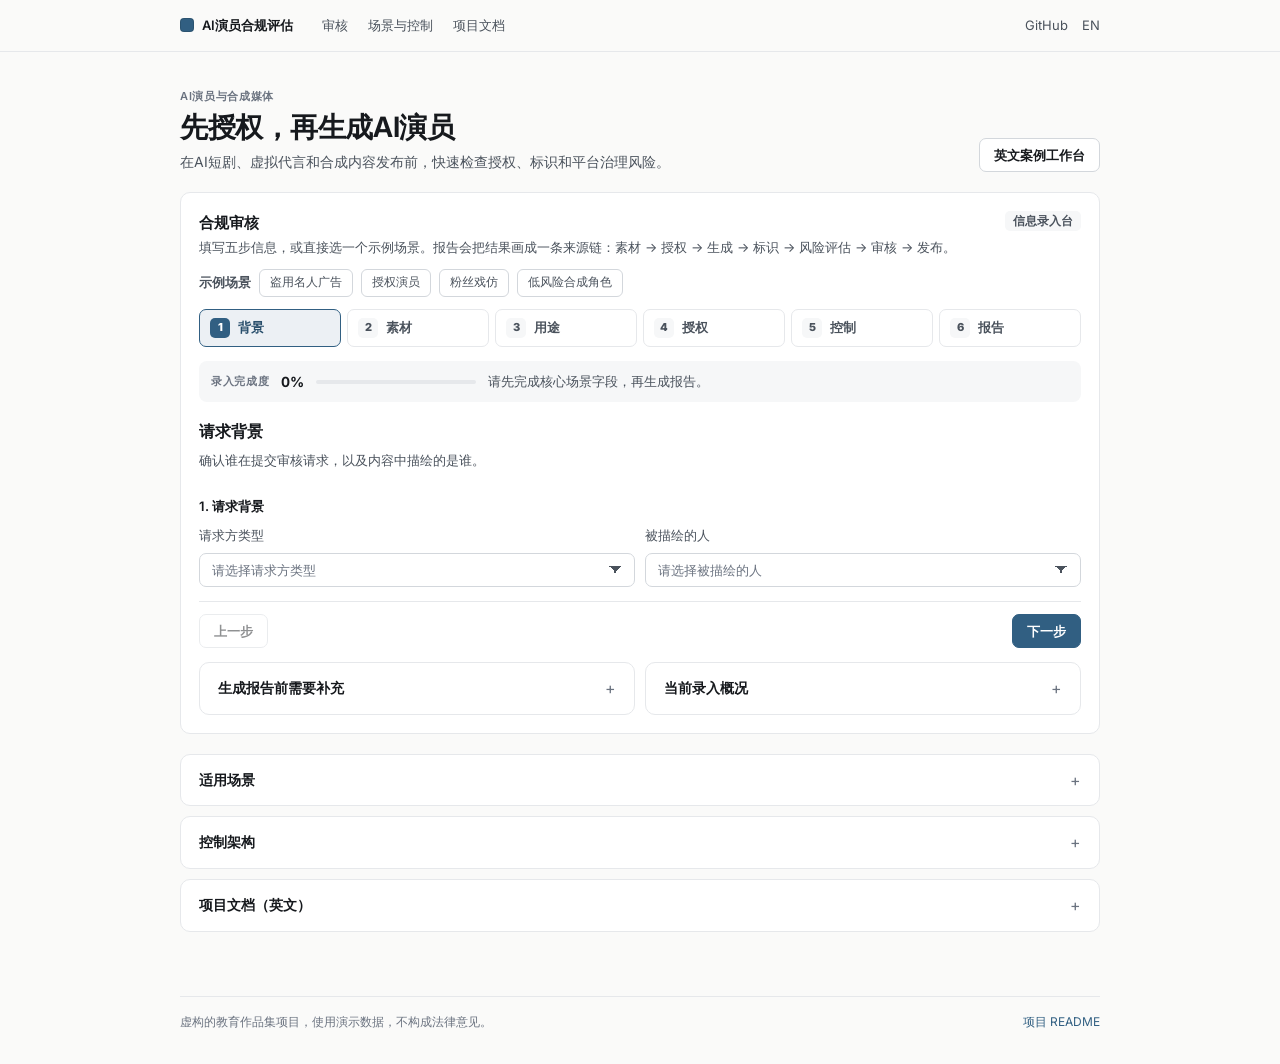
==== commit 8e244876: "Redesign demo around a provenance chain and inbox-style case list - Case detail (EN): vertical 7-ste" ====
--- a/web/demo.zh.html
+++ b/web/demo.zh.html
@@ -38,18 +38,11 @@
         <a class="button secondary" href="./index.html">英文案例工作台</a>
       </div>
 
-      <section class="metric-grid" aria-label="Demo 概览">
-        <article class="metric"><strong>5</strong><span>步信息录入</span></article>
-        <article class="metric"><strong>4</strong><span>个示例场景</span></article>
-        <article class="metric"><strong>4</strong><span>个发布地区</span></article>
-        <article class="metric"><strong>7</strong><span>节合规报告</span></article>
-      </section>
-
       <section id="demo" class="work-surface workflow-shell" aria-label="合规审核流程">
         <div class="workflow-topbar">
           <div>
             <h2>合规审核</h2>
-            <p>填写五步信息，或直接选一个示例场景，然后生成报告。</p>
+            <p>填写五步信息，或直接选一个示例场景。报告会把结果画成一条来源链：素材 → 授权 → 生成 → 标识 → 风险评估 → 审核 → 发布。</p>
           </div>
           <span class="status-badge neutral" id="workflow-mode">信息录入台</span>
         </div>
@@ -318,20 +311,26 @@
             </p>
           </section>
 
+          <section class="report-module chain-module" aria-label="来源链">
+            <div class="module-heading"><span>02</span><h3>来源链</h3></div>
+            <div class="publish-banner" id="zh-publish-banner" role="status"><div><strong id="zh-publish-title">发布被阻止</strong><p id="zh-publish-copy"></p></div><div class="publish-banner-side"><span id="zh-publish-count"></span></div></div>
+            <ol class="prov-chain" id="zh-prov-chain" aria-label="来源链"></ol>
+          </section>
+
           <details class="report-module" aria-label="场景分类">
-            <summary class="module-heading"><span>02</span>
+            <summary class="module-heading"><span>03</span>
               <h3>场景分类</h3></summary>
             <dl class="profile-grid" id="scenario-profile"></dl>
           </details>
 
           <details class="report-module" aria-label="关键发现" open>
-            <summary class="module-heading"><span>03</span>
+            <summary class="module-heading"><span>04</span>
               <h3>关键发现</h3></summary>
             <ul class="finding-list" id="risk-driver-list"></ul>
           </details>
 
           <details class="report-module" aria-label="控制建议">
-            <summary class="module-heading"><span>04</span>
+            <summary class="module-heading"><span>05</span>
               <h3>控制建议</h3></summary>
             <div class="control-recommendation-grid">
               <div>
@@ -354,13 +353,13 @@
           </details>
 
           <details class="report-module" aria-label="地区矩阵">
-            <summary class="module-heading"><span>05</span>
+            <summary class="module-heading"><span>06</span>
               <h3>地区矩阵</h3></summary>
             <div class="jurisdiction-matrix" id="jurisdiction-matrix"></div>
           </details>
 
           <details class="report-module" aria-label="证据与下一步">
-            <summary class="module-heading"><span>06</span>
+            <summary class="module-heading"><span>07</span>
               <h3>证据与下一步</h3></summary>
             <div class="evidence-grid">
               <div>
@@ -375,7 +374,7 @@
           </details>
 
           <details class="report-module framework-module" aria-label="框架映射">
-            <summary class="module-heading"><span>07</span>
+            <summary class="module-heading"><span>08</span>
               <h3>框架映射</h3></summary>
             <ul id="framework-list"></ul>
           </details>
--- a/web/compact.css
+++ b/web/compact.css
@@ -443,3 +443,207 @@
   .intake-summary-panel { grid-template-columns: 1fr; }
   .compact-list li { grid-template-columns: 1fr; gap: 2px; }
 }
+
+/* =========================================================
+   v2 — inbox list + provenance chain
+   ========================================================= */
+:root {
+  --ok: #2f6f55;
+  --ok-soft: rgba(47, 111, 85, 0.09);
+  --warn: #9a6212;
+  --warn-soft: rgba(154, 98, 18, 0.09);
+  --fail: #b3362b;
+  --fail-soft: rgba(179, 54, 43, 0.07);
+  --rail: #cfd6dd;
+}
+
+/* Quick filter chips (replace KPI cards) */
+.filter-chips { display: flex; flex-wrap: wrap; gap: 6px; margin-bottom: 12px; }
+.chip {
+  display: inline-flex; align-items: center; gap: 6px; height: 28px; padding: 0 11px;
+  border: 1px solid var(--line); border-radius: 999px; background: var(--surface);
+  color: var(--muted); font-size: 12.5px; font-weight: 500; cursor: pointer;
+}
+.chip span { color: var(--subtle); font-variant-numeric: tabular-nums; }
+.chip:hover { border-color: var(--line-strong); color: var(--ink); }
+.chip.active { border-color: var(--accent); background: var(--accent-soft); color: var(--accent-ink); }
+.chip.active span { color: var(--accent); }
+
+.queue-surface { padding: 18px 20px 14px !important; }
+.inbox-surface { padding: 4px 20px !important; }
+
+/* Inbox list */
+.inbox { margin: 0; padding: 0; list-style: none; }
+.inbox-item + .inbox-item { border-top: 1px solid var(--line); }
+.inbox-row {
+  display: grid; grid-template-columns: 46px minmax(0, 1fr) 210px 150px; align-items: center; gap: 18px;
+  padding: 14px 10px; margin: 0 -10px; border-radius: 10px; color: inherit;
+}
+.inbox-row:hover, .inbox-row:focus-visible { background: var(--surface-soft); outline: none; }
+.inbox-row:focus-visible { box-shadow: inset 0 0 0 2px rgba(49, 95, 130, 0.35); }
+.inbox-main { display: grid; gap: 2px; min-width: 0; }
+.inbox-title { font-size: 14px; font-weight: 600; color: var(--ink); }
+.inbox-sub { font-size: 12.5px; color: var(--subtle); white-space: nowrap; overflow: hidden; text-overflow: ellipsis; }
+.inbox-status { display: grid; gap: 6px; }
+.inbox-where { font-size: 12.5px; font-weight: 500; }
+.inbox-where.fail { color: var(--fail); }
+.inbox-where.ok { color: var(--ok); }
+.inbox-side { display: grid; justify-items: end; gap: 4px; }
+.inbox-due { font-size: 12px; color: var(--subtle); }
+
+.inbox-thumb { position: relative; width: 44px; height: 44px; }
+.demo-thumb {
+  position: relative; display: grid; place-items: center; width: 44px; height: 44px; overflow: hidden;
+  border-radius: 11px; background: linear-gradient(150deg, #eef1f4, #dfe5eb); border: 1px solid #e3e7eb;
+}
+.demo-thumb-initials { font-size: 13px; font-weight: 600; color: #5a6672; letter-spacing: 0.02em; transform: translateY(-3px); }
+.demo-thumb-tag { position: absolute; bottom: 3px; left: 0; right: 0; text-align: center; font-size: 7.5px; font-weight: 600; letter-spacing: 0.08em; text-transform: uppercase; color: #8a949e; }
+.demo-thumb.lg { width: 56px; height: 56px; border-radius: 14px; }
+.cr-badge {
+  position: absolute; top: -5px; right: -6px; display: grid; place-items: center; width: 19px; height: 19px;
+  border-radius: 50% 50% 50% 4px; border: 1.5px solid currentColor; background: #fff;
+  font-size: 9px; font-weight: 700; letter-spacing: -0.02em; line-height: 1;
+}
+.cr-badge.ok { color: var(--ink); }
+.cr-badge.warn { color: var(--warn); }
+.cr-badge.fail { color: var(--fail); }
+
+.chain-strip { display: flex; gap: 3px; }
+.chain-strip span { width: 18px; height: 4px; border-radius: 2px; background: var(--rail); }
+.chain-strip .ok { background: var(--accent); }
+.chain-strip .warn { background: #d9a85a; }
+.chain-strip .fail { background: var(--fail); }
+.chain-strip .info { background: #e3e7eb; }
+
+/* Decision line + publish banner */
+.decision-line { display: flex; justify-content: space-between; align-items: flex-start; gap: 20px; margin: 4px 0 16px; }
+.decision-line strong { display: block; margin-top: 4px; font-size: 18px; font-weight: 650; letter-spacing: -0.01em; }
+.decision-line p { margin: 3px 0 0; font-size: 13.5px; }
+.publish-banner {
+  display: flex; justify-content: space-between; align-items: center; gap: 24px;
+  margin-bottom: 28px; padding: 14px 18px; border: 1px solid var(--line); border-radius: 12px; background: var(--surface);
+}
+.publish-banner.fail { border-color: rgba(179, 54, 43, 0.28); background: #fdf8f7; }
+.publish-banner.ok { border-color: rgba(47, 111, 85, 0.28); background: #f6faf8; }
+.publish-banner strong { display: block; font-size: 14px; font-weight: 600; }
+.publish-banner.fail strong { color: var(--fail); }
+.publish-banner.ok strong { color: var(--ok); }
+.publish-banner p { margin: 2px 0 0; max-width: 62ch; font-size: 13px; color: var(--ink); }
+.publish-banner-side { display: grid; justify-items: end; gap: 4px; flex: 0 0 auto; font-size: 12px; color: var(--subtle); }
+
+/* Provenance chain */
+.prov-chain { margin: 0 0 28px; padding: 0; list-style: none; max-width: 720px; }
+.prov-node { position: relative; display: grid; grid-template-columns: 44px minmax(0, 1fr); gap: 14px; padding-bottom: 22px; }
+.prov-node:last-child { padding-bottom: 0; }
+.prov-rail { position: relative; display: flex; justify-content: center; }
+.prov-node::before {
+  content: ""; position: absolute; left: 21px; top: 36px; bottom: 0; width: 0;
+  border-left: 1.5px solid var(--rail);
+}
+.prov-node:last-child::before { display: none; }
+.prov-node.warn::before { border-left-style: dashed; border-left-color: #d9a85a; }
+.prov-node.fail::before { border-left: 1.5px dashed rgba(179, 54, 43, 0.55); }
+.prov-node.fail:not(:last-child)::after {
+  content: ""; position: absolute; left: 15px; top: calc(50% + 10px); width: 13px; height: 13px;
+  background:
+    linear-gradient(45deg, transparent 44%, var(--fail) 44% 56%, transparent 56%),
+    linear-gradient(-45deg, transparent 44%, var(--fail) 44% 56%, transparent 56%),
+    var(--canvas);
+}
+.prov-dot {
+  position: relative; z-index: 1; display: grid; place-items: center; width: 34px; height: 34px; margin-top: 2px;
+  border: 1px solid var(--line-strong); border-radius: 10px; background: var(--surface); color: var(--accent);
+}
+.prov-node.ok .prov-dot { border-color: rgba(49, 95, 130, 0.35); }
+.prov-node.warn .prov-dot { color: var(--warn); border-color: rgba(154, 98, 18, 0.35); }
+.prov-node.fail .prov-dot { color: var(--fail); border-color: rgba(179, 54, 43, 0.45); border-style: dashed; }
+.prov-node.info .prov-dot { color: var(--subtle); }
+
+.prov-card {
+  padding: 14px 18px 16px; border: 1px solid var(--line); border-radius: 14px; background: var(--surface);
+  transition: box-shadow 200ms ease;
+}
+.prov-node.fail .prov-card { border-color: rgba(179, 54, 43, 0.3); }
+.prov-node.downstream .prov-card { background: #fcfcfb; }
+.prov-node.downstream .prov-card > :not(.prov-head) { opacity: 0.72; }
+.prov-node.flash .prov-card { box-shadow: 0 0 0 3px rgba(49, 95, 130, 0.22); }
+.prov-head { display: flex; justify-content: space-between; align-items: flex-start; gap: 12px; }
+.prov-step { display: block; font-size: 10.5px; font-weight: 600; letter-spacing: 0.07em; text-transform: uppercase; color: var(--subtle); }
+.prov-head h3 { margin: 1px 0 0; font-size: 15px; font-weight: 600; letter-spacing: -0.005em; }
+.prov-state { display: inline-flex; align-items: center; gap: 6px; font-size: 12px; font-weight: 500; color: var(--subtle); white-space: nowrap; }
+.prov-state::before { content: ""; width: 7px; height: 7px; border-radius: 50%; background: currentColor; }
+.prov-state.ok { color: var(--ok); }
+.prov-state.warn { color: var(--warn); }
+.prov-state.fail { color: var(--fail); }
+.prov-meta { margin: 4px 0 0; font-size: 12.5px; color: var(--subtle); }
+.prov-meta strong { color: var(--ink); font-weight: 500; }
+.prov-rows { margin: 12px 0 0; }
+.prov-rows > div { display: grid; grid-template-columns: 130px minmax(0, 1fr); gap: 12px; padding: 7px 0; border-top: 1px solid var(--line); font-size: 13px; }
+.prov-rows dt { color: var(--subtle); font-weight: 500; }
+.prov-rows dd { margin: 0; color: var(--ink); }
+.prov-gates { display: grid; margin: 12px 0 0; padding: 0; list-style: none; }
+.prov-gates li { display: grid; grid-template-columns: 10px minmax(0, 1fr) 110px 170px; align-items: center; gap: 10px; padding: 7px 0; border-top: 1px solid var(--line); font-size: 13px; }
+.gate-dot { width: 7px; height: 7px; border-radius: 50%; background: var(--ok); }
+.prov-gates .warn .gate-dot { background: #d9a85a; }
+.prov-gates .fail .gate-dot { background: var(--fail); }
+.gate-name { color: var(--ink); }
+.gate-person { color: var(--subtle); }
+.gate-status { text-align: right; color: var(--muted); }
+.prov-gates .fail .gate-status { color: var(--fail); }
+
+.prov-docs { display: flex; flex-wrap: wrap; gap: 6px; margin-top: 12px; }
+.doc-chip {
+  display: inline-flex; align-items: center; gap: 6px; max-width: 100%; height: 28px; padding: 0 10px 0 8px;
+  border: 1px solid var(--line); border-radius: 8px; background: var(--surface-soft);
+  color: var(--ink); font-size: 12px; cursor: pointer;
+}
+.doc-chip .prov-icon { color: var(--subtle); flex: 0 0 auto; }
+.doc-chip-name { font-weight: 500; white-space: nowrap; overflow: hidden; text-overflow: ellipsis; }
+.doc-chip-status { color: var(--subtle); white-space: nowrap; }
+.doc-chip-status::before { content: "· "; }
+.doc-chip:hover { border-color: var(--accent); background: var(--accent-soft); }
+.doc-chip.ok .doc-chip-status { color: var(--ok); }
+.doc-chip.warn .doc-chip-status { color: var(--warn); }
+.doc-chip.fail { border: 1px dashed rgba(179, 54, 43, 0.55); background: transparent; }
+.doc-chip.fail .doc-chip-status, .doc-chip.fail .prov-icon { color: var(--fail); }
+
+.prov-blocker { display: flex; gap: 8px; margin: 12px 0 0; padding: 8px 11px; border-radius: 8px; font-size: 12.5px; line-height: 1.45; }
+.prov-blocker strong { flex: 0 0 auto; font-weight: 600; }
+.prov-blocker.fail { background: var(--fail-soft); color: var(--fail); }
+.prov-blocker.warn { background: var(--warn-soft); color: var(--warn); }
+.prov-blocker.info { background: var(--surface-soft); color: var(--muted); }
+
+.summary-details .stat-row { margin-bottom: 14px; }
+.summary-block { margin-top: 14px !important; }
+.mini-heading, .summary-block h2 { margin: 0 0 8px; font-size: 13.5px; font-weight: 600; }
+
+@media (max-width: 760px) {
+  .inbox-row { grid-template-columns: 46px minmax(0, 1fr); }
+  .inbox-status, .inbox-side { grid-column: 2; justify-items: start; }
+  .publish-banner { flex-direction: column; align-items: flex-start; }
+  .publish-banner-side { justify-items: start; }
+  .prov-rows > div { grid-template-columns: 1fr; gap: 2px; }
+  .prov-gates li { grid-template-columns: 10px 1fr; }
+  .gate-person, .gate-status { grid-column: 2; text-align: left; }
+}
+
+/* v2 polish: timeline with dates on the left (DepoGenius-style) */
+.prov-chain { max-width: none; }
+.prov-node { grid-template-columns: 104px 44px minmax(0, 640px); column-gap: 14px; }
+.prov-node::before { left: 139px; }
+.prov-node.fail:not(:last-child)::after { left: 134.5px; }
+.prov-when { display: grid; align-content: start; justify-items: end; gap: 1px; padding-top: 6px; text-align: right; }
+.prov-when .prov-step { margin-bottom: 3px; }
+.prov-date { font-size: 13px; font-weight: 600; color: var(--accent-ink); font-variant-numeric: tabular-nums; }
+.prov-time { font-size: 12px; color: var(--subtle); font-variant-numeric: tabular-nums; }
+.prov-head h3 { margin: 0; }
+.prov-meta { margin-top: 2px; }
+.prov-rows dt { font-size: 12.5px; font-weight: 400; letter-spacing: 0; text-transform: none; color: var(--subtle); margin: 0; }
+.prov-rows dd { font-size: 13px; font-weight: 400; color: var(--ink); }
+.prov-node.downstream .prov-when { opacity: 0.6; }
+@media (max-width: 760px) {
+  .prov-node { grid-template-columns: 44px minmax(0, 1fr); }
+  .prov-when { display: none; }
+  .prov-node::before { left: 21px; }
+  .prov-node.fail:not(:last-child)::after { left: 15px; }
+}
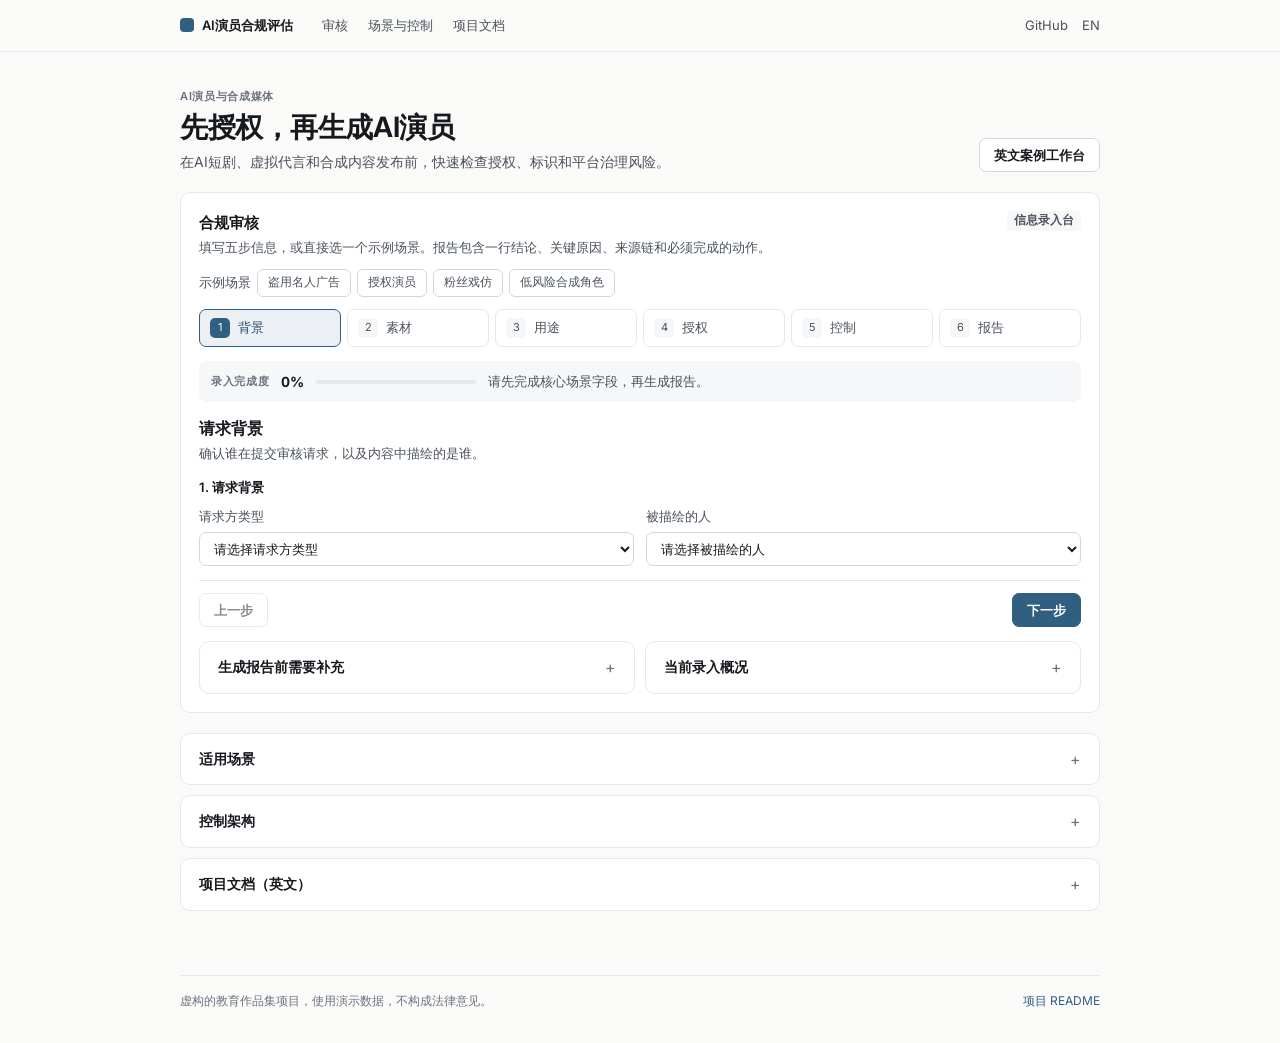
==== commit 50e3b383: "Condense EN/ZH reports and consolidate to a single compact stylesheet - ZH + EN report: verdict bar," ====
--- a/web/demo.zh.html
+++ b/web/demo.zh.html
@@ -12,7 +12,6 @@
     <link rel="preconnect" href="https://fonts.gstatic.com" crossorigin />
     <link rel="stylesheet" href="https://fonts.googleapis.com/css2?family=Inter:wght@400;500;600;700&display=swap" />
     <link rel="stylesheet" href="./styles.css" />
-    <link rel="stylesheet" href="./compact.css" />
   </head>
   <body class="zh-body">
     <header class="site-header" aria-label="Primary navigation">
@@ -42,7 +41,7 @@
         <div class="workflow-topbar">
           <div>
             <h2>合规审核</h2>
-            <p>填写五步信息，或直接选一个示例场景。报告会把结果画成一条来源链：素材 → 授权 → 生成 → 标识 → 风险评估 → 审核 → 发布。</p>
+            <p>填写五步信息，或直接选一个示例场景。报告包含一行结论、关键原因、来源链和必须完成的动作。</p>
           </div>
           <span class="status-badge neutral" id="workflow-mode">信息录入台</span>
         </div>
@@ -275,40 +274,26 @@
 
         <aside class="result-panel memo-panel report-view" id="report-view" aria-live="polite" aria-label="合规审核报告" hidden>
           <div class="memo-toolbar">
-            <span>已生成评估</span>
+            <span>合规审核报告 · 已生成</span>
             <span>案例编号 SYN-0428</span>
           </div>
-          <div class="result-header">
-            <span class="micro-label">合规审核报告</span>
-            <span class="risk-pill" id="decision-pill">拒绝</span>
-          </div>
-
-          <section class="report-module executive-snapshot" aria-label="执行摘要">
-            <div class="module-heading">
-              <span>01</span>
-              <h3>执行摘要</h3>
-            </div>
-            <div class="snapshot-grid">
-              <div class="snapshot-card primary">
-                <span>审核结论</span>
-                <strong id="result-title">生成前拒绝</strong>
-              </div>
-              <div class="snapshot-card score-card">
-                <span>风险分数</span>
-                <strong id="score-value">12</strong>
-              </div>
-              <div class="snapshot-card">
-                <span>风险等级</span>
-                <strong id="risk-level-text">禁止</strong>
-              </div>
-              <div class="snapshot-card">
-                <span>审核路径</span>
-                <strong id="reviewer-path">阻止并保全证据</strong>
-              </div>
-            </div>
-            <p id="result-copy">
-              请求缺少真实人物商业化AI演员流程所需的已验证授权。
-            </p>
+
+          <section class="verdict-bar" aria-label="审核结论">
+            <div class="verdict-main">
+              <span class="risk-pill" id="decision-pill">拒绝</span>
+              <strong id="result-title">生成前拒绝</strong>
+            </div>
+            <dl class="verdict-meta">
+              <div><dt>风险</dt><dd id="risk-level-text">禁止</dd></div>
+              <div><dt>分数</dt><dd id="score-value">-</dd></div>
+              <div><dt>路径</dt><dd id="reviewer-path">-</dd></div>
+            </dl>
+            <p id="result-copy"></p>
+          </section>
+
+          <section class="report-module" aria-label="关键原因">
+            <div class="module-heading"><span>01</span><h3>关键原因</h3></div>
+            <ul class="reason-list" id="risk-driver-list"></ul>
           </section>
 
           <section class="report-module chain-module" aria-label="来源链">
@@ -317,67 +302,21 @@
             <ol class="prov-chain" id="zh-prov-chain" aria-label="来源链"></ol>
           </section>
 
-          <details class="report-module" aria-label="场景分类">
-            <summary class="module-heading"><span>03</span>
-              <h3>场景分类</h3></summary>
-            <dl class="profile-grid" id="scenario-profile"></dl>
+          <section class="report-module" aria-label="必须完成的动作">
+            <div class="module-heading"><span>03</span><h3>必须完成的动作</h3></div>
+            <div class="action-groups" id="action-groups"></div>
+          </section>
+
+          <details class="report-module appendix" aria-label="附录">
+            <summary class="module-heading"><span>附</span><h3>附录：需留存证据 · 依据框架</h3></summary>
+            <div class="appendix-body">
+              <h4>需留存证据</h4>
+              <ul id="evidence-list"></ul>
+              <h4>依据框架</h4>
+              <ul id="framework-list"></ul>
+            </div>
           </details>
 
-          <details class="report-module" aria-label="关键发现" open>
-            <summary class="module-heading"><span>04</span>
-              <h3>关键发现</h3></summary>
-            <ul class="finding-list" id="risk-driver-list"></ul>
-          </details>
-
-          <details class="report-module" aria-label="控制建议">
-            <summary class="module-heading"><span>05</span>
-              <h3>控制建议</h3></summary>
-            <div class="control-recommendation-grid">
-              <div>
-                <h4>授权控制</h4>
-                <ul id="consent-control-list"></ul>
-              </div>
-              <div>
-                <h4>标识控制</h4>
-                <ul id="label-control-list"></ul>
-              </div>
-              <div>
-                <h4>发布控制</h4>
-                <ul id="release-control-list"></ul>
-              </div>
-              <div>
-                <h4>事件控制</h4>
-                <ul id="incident-control-list"></ul>
-              </div>
-            </div>
-          </details>
-
-          <details class="report-module" aria-label="地区矩阵">
-            <summary class="module-heading"><span>06</span>
-              <h3>地区矩阵</h3></summary>
-            <div class="jurisdiction-matrix" id="jurisdiction-matrix"></div>
-          </details>
-
-          <details class="report-module" aria-label="证据与下一步">
-            <summary class="module-heading"><span>07</span>
-              <h3>证据与下一步</h3></summary>
-            <div class="evidence-grid">
-              <div>
-                <h4>证据材料</h4>
-                <ul id="evidence-list"></ul>
-              </div>
-              <div>
-                <h4>审核下一步</h4>
-                <ul id="next-step-list"></ul>
-              </div>
-            </div>
-          </details>
-
-          <details class="report-module framework-module" aria-label="框架映射">
-            <summary class="module-heading"><span>08</span>
-              <h3>框架映射</h3></summary>
-            <ul id="framework-list"></ul>
-          </details>
           <div class="next-actions">
             <button class="button secondary" type="button" id="edit-intake">返回修改</button>
             <a href="../docs/09_final_compliance_assessment_report.md">查看英文报告</a>
--- a/web/styles.css
+++ b/web/styles.css
@@ -1,2122 +1,559 @@
+/* Synthetic Media Compliance demo: single stylesheet (EN + ZH).
+   Compact provenance style: narrow column, Inter, modest type scale,
+   one accent (#315f82), subtle borders, no gradients or heavy shadows. */
+
+/* ---------- Tokens ---------- */
 :root {
   color-scheme: light;
-  --ink: #111315;
-  --muted: #626974;
-  --subtle: #8b929c;
-  --canvas: #f4f5f3;
+  --ink: #16191d;
+  --muted: #4a525c;
+  --subtle: #6b7380;
+  --canvas: #fafaf9;
   --surface: #ffffff;
-  --surface-soft: #f8f9fa;
-  --surface-tint: #eef4fb;
-  --line: rgba(17, 19, 21, 0.1);
-  --line-strong: rgba(17, 19, 21, 0.18);
-  --accent: #006fed;
-  --accent-ink: #06448c;
-  --accent-soft: rgba(0, 111, 237, 0.1);
-  --green: #0b7a50;
-  --green-soft: rgba(11, 122, 80, 0.12);
-  --amber: #a15c00;
-  --amber-soft: rgba(161, 92, 0, 0.13);
-  --red: #b42318;
-  --red-soft: rgba(180, 35, 24, 0.11);
-  --shadow: 0 20px 58px rgba(28, 38, 50, 0.09);
-  --shadow-strong: 0 34px 90px rgba(28, 38, 50, 0.14);
-  --radius: 16px;
-  --radius-sm: 10px;
-  --max: 1480px;
-}
-
-* {
-  box-sizing: border-box;
-}
-
-html {
-  overflow-x: hidden;
-  scroll-behavior: smooth;
-}
-
+  --surface-soft: #f6f7f8;
+  --surface-tint: #eef3f7;
+  --line: #e6e8eb;
+  --line-strong: #d3d7dc;
+  --accent: #315f82;
+  --accent-ink: #284e6b;
+  --accent-soft: rgba(49, 95, 130, 0.09);
+  --ok: #2f6f55;
+  --ok-soft: rgba(47, 111, 85, 0.09);
+  --warn: #9a6212;
+  --warn-soft: rgba(154, 98, 18, 0.09);
+  --warn-line: #d9a85a;
+  --fail: #b3362b;
+  --fail-soft: rgba(179, 54, 43, 0.07);
+  --rail: #cfd6dd;
+  --radius: 10px;
+  --radius-lg: 14px;
+  --col: 920px;
+  --pop-shadow: 0 12px 32px rgba(22, 25, 29, 0.12);
+}
+
+/* ---------- Base ---------- */
+* { box-sizing: border-box; }
+html { overflow-x: hidden; }
 body {
-  overflow-x: hidden;
   margin: 0;
   min-width: 320px;
+  overflow-x: hidden;
+  background: var(--canvas);
+  color: var(--ink);
+  font-family: Inter, ui-sans-serif, -apple-system, BlinkMacSystemFont, "Segoe UI", "PingFang SC", "Hiragino Sans GB", "Microsoft YaHei", sans-serif;
+  font-size: 14px;
+  line-height: 1.55;
+  -webkit-font-smoothing: antialiased;
+}
+a { color: inherit; text-decoration: none; }
+button, select, input { font: inherit; color: inherit; }
+button { cursor: pointer; }
+button:disabled { cursor: not-allowed; opacity: 0.5; }
+[hidden] { display: none !important; }
+h1, h2, h3, h4, p { margin-top: 0; }
+p { color: var(--muted); }
+ul, ol { margin-top: 0; }
+:focus-visible { outline: 2px solid rgba(49, 95, 130, 0.45); outline-offset: 2px; }
+.sr-only { position: absolute; width: 1px; height: 1px; padding: 0; overflow: hidden; clip: rect(0, 0, 0, 0); white-space: nowrap; border: 0; }
+
+.eyebrow, .section-label, .micro-label {
+  display: block; margin: 0; color: var(--subtle);
+  font-size: 11px; font-weight: 600; letter-spacing: 0.06em; text-transform: uppercase;
+}
+
+/* ---------- Top bar ---------- */
+.app-topbar, .site-header {
+  position: sticky; top: 0; z-index: 30;
+  display: flex; align-items: center; gap: 20px; min-height: 52px;
+  padding: 0 max(20px, calc((100% - var(--col)) / 2));
+  border-bottom: 1px solid var(--line);
+  background: rgba(250, 250, 249, 0.94);
+  backdrop-filter: blur(10px);
+}
+.app-brand, .brand { display: flex; align-items: center; gap: 8px; font-size: 13px; font-weight: 600; white-space: nowrap; }
+.brand-mark { display: inline-block; width: 14px; height: 14px; border-radius: 4px; background: var(--accent); }
+.app-nav, .nav-links { display: flex; flex: 1; gap: 2px; overflow-x: auto; }
+.app-nav a, .nav-links a { padding: 6px 9px; border-radius: 6px; color: var(--muted); font-size: 13px; font-weight: 500; white-space: nowrap; }
+.app-nav a:hover, .nav-links a:hover { background: var(--surface-soft); color: var(--ink); }
+.app-nav a.active { background: var(--accent-soft); color: var(--accent-ink); }
+.app-links { display: flex; gap: 14px; color: var(--muted); font-size: 13px; }
+.app-links a:hover { color: var(--accent); }
+
+/* ---------- Layout ---------- */
+.app-main, .zh-main { width: min(calc(100% - 40px), var(--col)); margin: 0 auto; padding: 36px 0 64px; }
+.page-heading, .tab-heading, .surface-heading { display: flex; justify-content: space-between; gap: 20px; }
+.page-heading { align-items: flex-end; margin-bottom: 20px; }
+.page-heading h1, .case-title-block h1 { margin: 6px 0; font-size: 28px; font-weight: 650; line-height: 1.2; letter-spacing: -0.015em; }
+.page-heading > div > p:not(.eyebrow), .case-title-block > p { max-width: 70ch; margin: 0; font-size: 14px; }
+.tab-heading { align-items: center; margin-bottom: 14px; }
+.tab-heading h2, .surface-heading h2 { margin: 0; font-size: 15px; font-weight: 600; }
+.tab-heading > div > p { margin: 2px 0 0; font-size: 13px; }
+.tab-heading-actions, .tab-heading-meta { display: flex; align-items: center; flex-wrap: wrap; gap: 8px; color: var(--subtle); font-size: 12px; }
+.surface-heading { align-items: center; margin-bottom: 10px; }
+
+.work-surface { min-width: 0; border: 1px solid var(--line); border-radius: var(--radius); background: var(--surface); }
+.queue-surface { padding: 18px 20px 14px; }
+.inbox-surface { padding: 4px 20px; }
+.case-tab-panel > .work-surface,
+.risk-detail-stack > .work-surface,
+.approval-layout > .work-surface { padding: 16px 18px; }
+.risk-detail-stack, .approval-layout { display: grid; gap: 14px; }
+.app-view > .work-surface > .table-wrap { padding: 2px 18px; }
+
+/* ---------- Buttons & links ---------- */
+.button {
+  display: inline-flex; align-items: center; justify-content: center; gap: 6px;
+  min-height: 34px; padding: 0 14px; border: 1px solid transparent; border-radius: 7px;
+  font-size: 13px; font-weight: 600; white-space: nowrap;
+}
+.button.primary { border-color: var(--accent); background: var(--accent); color: #fff; }
+.button.primary:hover { background: var(--accent-ink); }
+.button.secondary { border-color: var(--line-strong); background: var(--surface); color: var(--ink); }
+.button.secondary:hover { border-color: var(--accent); color: var(--accent-ink); }
+.button.danger { border-color: var(--fail); background: var(--fail); color: #fff; }
+.button.small { min-height: 30px; padding: 0 11px; font-size: 12px; }
+.icon-button { display: inline-grid; place-items: center; width: 32px; height: 32px; border: 1px solid var(--line-strong); border-radius: 7px; background: var(--surface); color: var(--muted); }
+.icon-button:hover { color: var(--ink); background: var(--surface-soft); }
+.text-action, .table-action { padding: 0; border: 0; background: none; color: var(--accent); font-size: 12.5px; font-weight: 600; }
+.text-action:hover, .table-action:hover { text-decoration: underline; }
+
+/* ---------- Badges ---------- */
+.status-badge, .risk-badge {
+  display: inline-flex; align-items: center; width: max-content; max-width: 100%; min-height: 20px;
+  padding: 2px 7px; border-radius: 5px; font-size: 11.5px; font-weight: 600; line-height: 1.2; white-space: nowrap;
+  background: var(--surface-soft); color: var(--muted);
+}
+.status-badge.low, .risk-badge.low { background: var(--ok-soft); color: var(--ok); }
+.status-badge.medium, .risk-badge.medium { background: var(--warn-soft); color: var(--warn); }
+.status-badge.high, .risk-badge.high { background: var(--fail-soft); color: var(--fail); }
+.status-badge.critical, .risk-badge.critical { background: var(--fail); color: #fff; }
+.risk-pill {
+  display: inline-flex; align-items: center; height: 24px; padding: 0 10px; border-radius: 999px;
+  background: var(--surface-soft); color: var(--muted); font-size: 12px; font-weight: 600; white-space: nowrap;
+}
+.risk-pill.approve { background: var(--ok-soft); color: var(--ok); }
+.risk-pill.conditional, .risk-pill.escalate { background: var(--warn-soft); color: var(--warn); }
+.risk-pill.reject { background: var(--fail-soft); color: var(--fail); }
+.live-dot { color: var(--subtle); font-size: 12px; }
+
+/* ---------- Tabs ---------- */
+.dash-tabs, .case-tabs { display: flex; gap: 18px; margin: 0 0 14px; overflow-x: auto; border-bottom: 1px solid var(--line); }
+.case-tabs { margin: 20px 0 18px; }
+.dash-tab, .case-tab {
+  margin-bottom: -1px; padding: 0 0 10px; border: 0; border-bottom: 2px solid transparent; background: none;
+  color: var(--subtle); font-size: 13px; font-weight: 500; white-space: nowrap;
+}
+.dash-tab:hover, .case-tab:hover { color: var(--ink); }
+.dash-tab.active, .case-tab.active { border-bottom-color: var(--accent); color: var(--ink); font-weight: 600; }
+
+/* ---------- Queue / inbox ---------- */
+.filter-chips { display: flex; flex-wrap: wrap; gap: 6px; margin-bottom: 12px; }
+.chip {
+  display: inline-flex; align-items: center; gap: 6px; height: 28px; padding: 0 11px;
+  border: 1px solid var(--line); border-radius: 999px; background: var(--surface);
+  color: var(--muted); font-size: 12.5px; font-weight: 500;
+}
+.chip span { color: var(--subtle); font-variant-numeric: tabular-nums; }
+.chip:hover { border-color: var(--line-strong); color: var(--ink); }
+.chip.active { border-color: var(--accent); background: var(--accent-soft); color: var(--accent-ink); }
+.chip.active span { color: var(--accent); }
+.queue-toolbar { display: flex; gap: 8px; margin-bottom: 10px; }
+.search-field { flex: 1; }
+.search-field input, .queue-controls select, .risk-form select, #activity-filter {
+  width: 100%; min-width: 0; min-height: 34px; padding: 0 10px;
+  border: 1px solid var(--line-strong); border-radius: 7px; background-color: var(--surface); font-size: 13px;
+}
+#activity-filter { width: auto; }
+.search-field input:focus, select:focus { border-color: var(--accent); outline: 2px solid rgba(49, 95, 130, 0.2); }
+.queue-controls { display: grid; grid-template-columns: repeat(5, minmax(0, 1fr)); gap: 8px; margin-bottom: 10px; }
+.filter-count { display: inline-grid; place-items: center; min-width: 18px; height: 18px; border-radius: 9px; background: var(--accent); color: #fff; font-size: 11px; }
+.queue-hint, .panel-note { margin: 10px 0 0; color: var(--subtle); font-size: 12.5px; }
+.panel-note { margin: 0 0 6px; }
+.panel-note strong { color: var(--ink); }
+
+.inbox { margin: 0; padding: 0; list-style: none; }
+.inbox-item + .inbox-item { border-top: 1px solid var(--line); }
+.inbox-row { display: grid; grid-template-columns: 46px minmax(0, 1fr) 210px 150px; align-items: center; gap: 18px; margin: 0 -10px; padding: 14px 10px; border-radius: 10px; }
+.inbox-row:hover, .inbox-row:focus-visible { background: var(--surface-soft); outline: none; }
+.inbox-row:focus-visible { box-shadow: inset 0 0 0 2px rgba(49, 95, 130, 0.35); }
+.inbox-main { display: grid; gap: 2px; min-width: 0; }
+.inbox-title { font-size: 14px; font-weight: 600; }
+.inbox-sub { overflow: hidden; color: var(--subtle); font-size: 12.5px; text-overflow: ellipsis; white-space: nowrap; }
+.inbox-status { display: grid; gap: 6px; }
+.inbox-where { font-size: 12.5px; font-weight: 500; }
+.inbox-where.fail { color: var(--fail); }
+.inbox-where.ok { color: var(--ok); }
+.inbox-side { display: grid; justify-items: end; gap: 4px; }
+.inbox-due { color: var(--subtle); font-size: 12px; }
+.inbox-thumb { position: relative; width: 44px; height: 44px; }
+.demo-thumb { position: relative; display: grid; place-items: center; width: 44px; height: 44px; overflow: hidden; border: 1px solid #e3e7eb; border-radius: 11px; background: #e9edf1; }
+.demo-thumb-initials { transform: translateY(-3px); color: #5a6672; font-size: 13px; font-weight: 600; letter-spacing: 0.02em; }
+.demo-thumb-tag { position: absolute; right: 0; bottom: 3px; left: 0; color: #8a949e; font-size: 7.5px; font-weight: 600; letter-spacing: 0.08em; text-align: center; text-transform: uppercase; }
+.cr-badge {
+  position: absolute; top: -5px; right: -6px; display: grid; place-items: center; width: 19px; height: 19px;
+  border: 1.5px solid currentColor; border-radius: 50% 50% 50% 4px; background: #fff;
+  font-size: 9px; font-weight: 700; letter-spacing: -0.02em; line-height: 1;
+}
+.cr-badge.ok { color: var(--ink); }
+.cr-badge.warn { color: var(--warn); }
+.cr-badge.fail { color: var(--fail); }
+.chain-strip { display: flex; gap: 3px; }
+.chain-strip span { width: 18px; height: 4px; border-radius: 2px; background: var(--rail); }
+.chain-strip .ok { background: var(--accent); }
+.chain-strip .warn { background: var(--warn-line); }
+.chain-strip .fail { background: var(--fail); }
+.chain-strip .info { background: #e3e7eb; }
+
+.attention-list, .plain-list, .activity-list { display: grid; margin: 0; padding: 0; list-style: none; }
+.attention-list li + li, .activity-list li + li { border-top: 1px solid var(--line); }
+.attention-list button { display: grid; gap: 4px; width: 100%; padding: 12px 0; border: 0; background: none; color: var(--muted); font-size: 13px; line-height: 1.45; text-align: left; }
+.attention-title { color: var(--ink); font-size: 13.5px; font-weight: 600; }
+.attention-list button:hover .attention-title { color: var(--accent); }
+.activity-list li { display: grid; grid-template-columns: 120px minmax(0, 1fr); gap: 12px; padding: 11px 0; }
+.activity-list time { color: var(--subtle); font-size: 12px; font-variant-numeric: tabular-nums; }
+.activity-list li > div { display: grid; gap: 2px; }
+.activity-list strong { font-size: 13px; font-weight: 600; }
+.activity-list span { color: var(--muted); font-size: 12.5px; }
+.activity-list small { color: var(--subtle); font-size: 11.5px; }
+.plain-list li { padding: 8px 0; border-top: 1px solid var(--line); color: var(--muted); font-size: 13px; }
+.plain-list li:first-child { border-top: 0; }
+
+/* ---------- Tables ---------- */
+.table-wrap { overflow-x: auto; }
+.data-table, .risk-register-table { width: 100%; border-collapse: collapse; font-size: 13px; }
+.data-table th, .data-table td, .risk-register-table th, .risk-register-table td { padding: 10px 8px; border-bottom: 1px solid var(--line); text-align: left; vertical-align: middle; }
+.data-table th:first-child, .data-table td:first-child { padding-left: 0; white-space: nowrap; }
+.data-table td.stack-cell { white-space: normal; }
+.data-table th, .risk-register-table th { color: var(--subtle); font-size: 11px; font-weight: 600; letter-spacing: 0.04em; text-transform: uppercase; white-space: nowrap; }
+.data-table tbody tr:last-child td, .risk-register-table tbody tr:last-child td { border-bottom: 0; }
+.risk-register-table tr.active td { color: var(--ink); font-weight: 500; }
+.risk-register-table td { color: var(--muted); }
+.clickable-row { cursor: pointer; }
+.clickable-row:hover, .clickable-row:focus-visible { background: var(--surface-soft); outline: none; }
+.stack-cell { min-width: 200px; }
+.stack-cell strong { display: block; font-weight: 600; }
+.stack-cell small { display: block; color: var(--subtle); font-size: 11.5px; }
+.stack-cell span { display: block; margin-top: 2px; color: var(--muted); font-size: 12px; }
+.evidence-meter { display: inline-flex; align-items: center; gap: 8px; color: var(--muted); font-size: 12px; font-variant-numeric: tabular-nums; }
+.meter-track { display: block; width: 56px; height: 4px; overflow: hidden; border-radius: 2px; background: var(--line); }
+.meter-track > span { display: block; height: 100%; background: var(--accent); }
+.empty-state { display: grid; gap: 4px; padding: 14px; border: 1px dashed var(--line-strong); border-radius: 9px; color: var(--muted); font-size: 12.5px; }
+.empty-state strong { color: var(--ink); font-size: 13px; }
+.empty-note { margin: 0; color: var(--subtle); font-size: 13px; }
+
+/* ---------- Case header ---------- */
+.breadcrumb { display: flex; align-items: center; gap: 8px; margin-bottom: 14px; color: var(--subtle); font-size: 12.5px; }
+.breadcrumb a:hover { color: var(--accent); }
+.breadcrumb strong { color: var(--muted); font-weight: 600; }
+.case-header { display: grid; grid-template-columns: minmax(0, 1fr) auto; gap: 8px 24px; }
+.case-title-block { min-width: 0; }
+.case-id { color: var(--accent); font-size: 12px; font-weight: 600; }
+.case-statuses { display: flex; flex-wrap: wrap; gap: 8px; margin-top: 10px; }
+.case-actions { display: flex; align-self: start; gap: 6px; }
+.action-menu { position: relative; }
+.action-menu summary { display: inline-flex; align-items: center; list-style: none; cursor: pointer; }
+.action-menu summary::-webkit-details-marker { display: none; }
+.action-menu summary::after { content: ""; width: 6px; height: 6px; margin-left: 8px; border-right: 1.5px solid currentColor; border-bottom: 1.5px solid currentColor; transform: rotate(45deg) translateY(-2px); }
+.action-menu-list { position: absolute; top: calc(100% + 6px); right: 0; z-index: 20; display: grid; min-width: 220px; padding: 6px; border: 1px solid var(--line); border-radius: 9px; background: var(--surface); box-shadow: var(--pop-shadow); }
+.action-menu-list button { padding: 8px 10px; border: 0; border-radius: 6px; background: none; font-size: 13px; text-align: left; }
+.action-menu-list button:hover { background: var(--surface-soft); }
+.case-meta-toggle { grid-column: 1 / -1; color: var(--muted); font-size: 12.5px; }
+.case-meta-toggle summary { width: max-content; list-style: none; cursor: pointer; }
+.case-meta-toggle summary::-webkit-details-marker { display: none; }
+.case-meta-toggle summary::after { content: " · details"; color: var(--accent); }
+.case-meta-toggle[open] summary::after { content: " · hide"; }
+.case-meta-toggle summary strong { color: var(--ink); font-weight: 600; }
+.case-meta { display: grid; grid-template-columns: repeat(3, max-content); gap: 8px 32px; margin: 10px 0 0; }
+.case-meta dt, .metadata-list dt, .drawer-metadata dt { margin-bottom: 2px; color: var(--subtle); font-size: 11px; font-weight: 600; letter-spacing: 0.04em; text-transform: uppercase; }
+.case-meta dd, .metadata-list dd, .drawer-metadata dd { margin: 0; font-size: 13px; font-weight: 500; }
+.metadata-list { display: grid; gap: 12px; margin: 0; }
+
+/* ---------- Disclosure ---------- */
+.disclosure-card { padding: 0 !important; }
+.disclosure-card summary { display: flex; align-items: center; justify-content: space-between; padding: 13px 18px; list-style: none; cursor: pointer; font-size: 13.5px; font-weight: 600; }
+.disclosure-card summary::-webkit-details-marker { display: none; }
+.disclosure-card summary::after { content: "+"; color: var(--subtle); font-size: 16px; font-weight: 400; }
+.disclosure-card[open] summary::after { content: "–"; }
+.disclosure-card > :not(summary) { margin: 0 18px 16px; }
+
+/* ---------- Provenance overview ---------- */
+.decision-line { display: flex; align-items: flex-start; justify-content: space-between; gap: 20px; margin: 4px 0 16px; }
+.decision-line strong { display: block; margin-top: 4px; font-size: 18px; font-weight: 650; letter-spacing: -0.01em; }
+.decision-line p { margin: 3px 0 0; font-size: 13.5px; }
+.publish-banner { display: flex; align-items: center; justify-content: space-between; gap: 24px; margin-bottom: 28px; padding: 14px 18px; border: 1px solid var(--line); border-radius: 12px; background: var(--surface); }
+.publish-banner.fail { border-color: rgba(179, 54, 43, 0.28); background: #fdf8f7; }
+.publish-banner.ok { border-color: rgba(47, 111, 85, 0.28); background: #f6faf8; }
+.publish-banner strong { display: block; font-size: 14px; font-weight: 600; }
+.publish-banner.fail strong { color: var(--fail); }
+.publish-banner.ok strong { color: var(--ok); }
+.publish-banner p { max-width: 62ch; margin: 2px 0 0; color: var(--ink); font-size: 13px; }
+.publish-banner-side { display: grid; flex: 0 0 auto; justify-items: end; gap: 4px; color: var(--subtle); font-size: 12px; }
+.stat-row { display: grid; grid-template-columns: 1fr 1fr; gap: 14px; }
+.stat { padding: 14px 18px; border: 1px solid var(--line); border-radius: var(--radius); background: var(--surface); }
+.readiness-value, .approval-count { display: block; margin: 4px 0 2px; font-size: 20px; font-weight: 650; }
+.stat p { margin: 0; font-size: 12.5px; }
+.summary-details .stat-row { margin-bottom: 14px; }
+.summary-block { margin-top: 14px !important; }
+.mini-heading, .summary-block h2 { margin: 0 0 8px; font-size: 13.5px; font-weight: 600; }
+.finding-summary { display: flex; justify-content: space-between; gap: 12px; padding: 10px 0; border-top: 1px solid var(--line); }
+.finding-summary:first-child { padding-top: 0; border-top: 0; }
+.finding-summary div { display: grid; gap: 2px; }
+.finding-summary strong { font-size: 13.5px; font-weight: 600; }
+.finding-summary span { color: var(--muted); font-size: 12.5px; }
+
+/* ---------- Provenance chain ---------- */
+.prov-chain { margin: 0 0 28px; padding: 0; list-style: none; }
+.prov-node { position: relative; display: grid; grid-template-columns: 104px 44px minmax(0, 640px); column-gap: 14px; padding-bottom: 22px; }
+.prov-node:last-child { padding-bottom: 0; }
+.prov-node::before { content: ""; position: absolute; top: 36px; bottom: 0; left: 139px; border-left: 1.5px solid var(--rail); }
+.prov-node:last-child::before { display: none; }
+.prov-node.warn::before { border-left: 1.5px dashed var(--warn-line); }
+.prov-node.fail::before { border-left: 1.5px dashed rgba(179, 54, 43, 0.55); }
+.prov-node.fail:not(:last-child)::after {
+  content: ""; position: absolute; top: calc(50% + 10px); left: 134.5px; width: 13px; height: 13px;
   background:
-    radial-gradient(circle at 16% 2%, rgba(0, 111, 237, 0.08), transparent 28rem),
-    radial-gradient(circle at 82% 12%, rgba(11, 122, 80, 0.055), transparent 26rem),
-    linear-gradient(180deg, #fbfbfa 0%, var(--canvas) 48%, #ffffff 100%);
-  color: var(--ink);
-  font-family: ui-sans-serif, -apple-system, BlinkMacSystemFont, "SF Pro Display", "Segoe UI", sans-serif;
-  letter-spacing: 0;
-}
-
-a {
-  color: inherit;
-  text-decoration: none;
-}
-
-button,
-select,
-input {
-  font: inherit;
-}
-
-button {
-  cursor: pointer;
-}
-
-button:disabled {
-  cursor: not-allowed;
-  opacity: 0.48;
-}
-
-[hidden] {
-  display: none !important;
-}
-
-h1,
-h2,
-h3,
-h4,
-p {
-  margin-top: 0;
-}
-
-p {
-  color: var(--muted);
-  line-height: 1.55;
-}
-
-.topbar {
-  position: sticky;
-  top: 0;
-  z-index: 40;
-  display: flex;
-  align-items: center;
-  justify-content: space-between;
-  gap: 18px;
-  width: min(calc(100% - 32px), var(--max));
-  min-height: 70px;
-  margin: 0 auto;
-  padding: 12px 0;
-  background: rgba(251, 251, 250, 0.76);
-  backdrop-filter: blur(18px);
-}
-
-.brand,
-.topnav,
-.hero-actions,
-.workflow-actions,
-.next-actions {
-  display: flex;
-  align-items: center;
-}
-
-.brand {
-  gap: 10px;
-  color: var(--ink);
-  font-weight: 800;
-}
-
-.brand-mark {
-  width: 20px;
-  height: 20px;
-  border: 1px solid rgba(17, 19, 21, 0.16);
-  border-radius: 50%;
-  background:
-    radial-gradient(circle at 45% 38%, #ffffff 0 18%, transparent 19%),
-    conic-gradient(from 140deg, #111315, #9aa6b6, var(--accent), #111315);
-  box-shadow: inset 0 0 0 3px #fff;
-}
-
-.topnav {
-  gap: 6px;
-  padding: 5px;
-  border: 1px solid var(--line);
-  border-radius: 999px;
-  background: rgba(255, 255, 255, 0.68);
-  box-shadow: 0 10px 32px rgba(28, 38, 50, 0.06);
-}
-
-.topnav a {
-  padding: 8px 11px;
-  border-radius: 999px;
-  color: var(--muted);
-  font-size: 13px;
-  font-weight: 720;
-  white-space: nowrap;
-}
-
-.topnav a:hover,
-.topnav a:focus-visible {
-  background: var(--surface);
-  color: var(--ink);
-}
-
-.micro-label,
-.panel-heading span,
-.snapshot-card span,
-.jurisdiction-card span,
-dt {
-  color: var(--subtle);
-  font-size: 11px;
-  font-weight: 820;
-  letter-spacing: 0.08em;
-  text-transform: uppercase;
-}
-
-.hero-section {
-  display: grid;
-  grid-template-columns: minmax(0, 1fr) minmax(380px, 0.72fr);
-  gap: 42px;
-  align-items: center;
-  width: min(calc(100% - 32px), var(--max));
-  min-height: calc(100dvh - 86px);
-  margin: 0 auto;
-  padding: 54px 0 44px;
-}
-
-.hero-copy {
-  animation: revealUp 520ms ease both;
-}
-
-.hero-copy h1 {
-  max-width: 860px;
-  margin: 10px 0 18px;
-  font-size: clamp(44px, 5.4vw, 82px);
-  line-height: 0.96;
-  font-weight: 780;
-  letter-spacing: 0;
-}
-
-.hero-lede {
-  max-width: 650px;
-  margin-bottom: 26px;
-  color: var(--muted);
-  font-size: clamp(18px, 2vw, 22px);
-  line-height: 1.4;
-}
-
-.hero-actions {
-  gap: 10px;
-  flex-wrap: wrap;
-}
-
-.button,
-.next-actions a {
-  display: inline-flex;
-  align-items: center;
-  justify-content: center;
-  min-height: 42px;
-  padding: 0 15px;
-  border: 1px solid var(--line-strong);
-  border-radius: 999px;
-  font-size: 14px;
-  font-weight: 760;
-  white-space: nowrap;
-  transition: transform 160ms ease, background 160ms ease, border-color 160ms ease, box-shadow 160ms ease;
-}
-
-.button.primary {
-  border-color: var(--accent);
-  background: var(--accent);
-  color: #fff;
-  box-shadow: 0 14px 34px rgba(0, 111, 237, 0.18);
-}
-
-.button.secondary,
-.next-actions a {
-  background: var(--surface);
-  color: var(--ink);
-}
-
-.button:hover,
-.next-actions a:hover {
-  transform: translateY(-1px);
-}
-
-.button:active,
-.scenario-card:active {
-  transform: translateY(1px);
-}
-
-.hero-console {
-  display: grid;
-  gap: 14px;
-  min-height: 520px;
-  padding: 20px;
-  border: 1px solid var(--line);
-  border-radius: 26px;
-  background:
-    linear-gradient(180deg, rgba(255, 255, 255, 0.9), rgba(246, 249, 252, 0.78)),
-    var(--surface);
-  box-shadow: var(--shadow-strong);
-  animation: revealUp 620ms 80ms ease both;
-}
-
-.console-topline,
-.console-decision,
-.console-grid div,
-.console-flow {
-  border: 1px solid var(--line);
-  border-radius: var(--radius);
-  background: rgba(255, 255, 255, 0.82);
-}
-
-.console-topline {
-  display: flex;
-  justify-content: space-between;
-  gap: 12px;
-  padding: 13px;
-  color: var(--muted);
-  font-size: 13px;
-}
-
-.console-topline strong,
-.console-grid strong {
-  color: var(--ink);
-}
-
-.console-decision {
-  min-height: 180px;
-  padding: 22px;
-  background:
-    radial-gradient(circle at 88% 16%, var(--red-soft), transparent 90px),
-    linear-gradient(180deg, #fff, #fafafa);
-}
-
-.console-decision span,
-.console-grid span {
-  display: block;
-  margin-bottom: 10px;
-  color: var(--subtle);
-  font-size: 12px;
-  font-weight: 800;
-  text-transform: uppercase;
-}
-
-.console-decision strong {
-  display: block;
-  max-width: 360px;
-  color: var(--red);
-  font-size: clamp(32px, 4vw, 52px);
-  line-height: 0.98;
-}
-
-.console-grid {
-  display: grid;
-  grid-template-columns: repeat(2, minmax(0, 1fr));
-  gap: 10px;
-}
-
-.console-grid div {
-  min-height: 96px;
-  padding: 14px;
-}
-
-.console-flow {
-  display: grid;
-  grid-template-columns: repeat(5, minmax(0, 1fr));
-  gap: 1px;
-  overflow: hidden;
-  margin-top: auto;
-  background: var(--line);
-}
-
-.console-flow span {
-  display: grid;
-  place-items: center;
-  min-height: 56px;
-  background: rgba(255, 255, 255, 0.84);
-  color: var(--muted);
-  font-size: 12px;
-  font-weight: 780;
-}
-
-.scenario-section,
-.review-system,
-.site-footer {
-  width: min(calc(100% - 32px), var(--max));
-  margin: 0 auto;
-}
-
-.scenario-section {
-  padding: 26px 0 72px;
-}
-
-.section-heading {
-  display: grid;
-  gap: 8px;
-  max-width: 760px;
-  margin-bottom: 20px;
-}
-
-.section-heading h2,
-.system-header h2 {
-  margin: 0;
-  font-size: clamp(30px, 4vw, 50px);
-  line-height: 1.02;
-}
-
-.section-heading p {
-  max-width: 68ch;
-  margin: 0;
-}
-
-.scenario-grid {
-  display: grid;
-  grid-template-columns: repeat(4, minmax(0, 1fr));
-  gap: 12px;
-}
-
-.scenario-card {
-  display: grid;
-  align-content: start;
-  gap: 10px;
-  min-height: 220px;
-  padding: 16px;
-  border: 1px solid var(--line);
-  border-radius: var(--radius);
-  background: var(--surface);
-  color: var(--ink);
-  text-align: left;
-  box-shadow: 0 16px 44px rgba(28, 38, 50, 0.06);
-  transition: transform 180ms ease, border-color 180ms ease, box-shadow 180ms ease, background 180ms ease;
-}
-
-.scenario-card:hover,
-.scenario-card:focus-visible {
-  border-color: rgba(0, 111, 237, 0.24);
-  background: #fff;
-  box-shadow: var(--shadow);
-  transform: translateY(-3px);
-  outline: none;
-}
-
-.scenario-card.selected {
-  border-color: rgba(0, 111, 237, 0.42);
-  background:
-    radial-gradient(circle at 100% 0%, rgba(0, 111, 237, 0.11), transparent 120px),
-    #fff;
-  box-shadow: 0 18px 46px rgba(0, 111, 237, 0.12);
-}
-
-.scenario-card strong {
-  display: block;
-  font-size: 17px;
-  line-height: 1.14;
-}
-
-.scenario-card p {
-  margin: 0;
-  font-size: 13px;
-}
-
-.scenario-card dl {
-  display: grid;
-  gap: 1px;
-  overflow: hidden;
-  margin: auto 0 0;
-  max-height: 0;
-  border: 1px solid var(--line);
-  border-radius: var(--radius-sm);
-  background: var(--line);
-  opacity: 0;
-  transition: max-height 180ms ease, opacity 180ms ease;
-}
-
-.scenario-card:hover dl,
-.scenario-card:focus-visible dl,
-.scenario-card.selected dl {
-  max-height: 82px;
-  opacity: 1;
-}
-
-.scenario-card dl div {
-  display: grid;
-  gap: 4px;
-  padding: 10px;
-  background: var(--surface-soft);
-}
-
-dd {
-  margin: 0;
-  color: var(--ink);
-  font-size: 13px;
-  font-weight: 700;
-  line-height: 1.35;
-}
-
-.scenario-decision {
-  width: max-content;
-  padding: 7px 9px;
-  border-radius: 999px;
-  font-size: 12px;
-  font-weight: 820;
-}
-
-.scenario-decision.reject {
-  background: var(--red-soft);
-  color: var(--red);
-}
-
-.scenario-decision.approve {
-  background: var(--green-soft);
-  color: var(--green);
-}
-
-.scenario-decision.escalate,
-.scenario-decision.conditional {
-  background: var(--amber-soft);
-  color: var(--amber);
-}
-
-.review-system {
-  padding: 28px 0 80px;
-  scroll-margin-top: 84px;
-}
-
-.system-header {
-  display: flex;
-  align-items: end;
-  justify-content: space-between;
-  gap: 20px;
-  margin-bottom: 18px;
-}
-
-.workflow-mode-pill,
-.live-dot,
-.risk-pill {
-  display: inline-flex;
-  align-items: center;
-  justify-content: center;
-  min-height: 30px;
-  padding: 6px 10px;
-  border: 1px solid var(--line);
-  border-radius: 999px;
-  background: var(--surface);
-  color: var(--muted);
-  font-size: 12px;
-  font-weight: 760;
-  white-space: nowrap;
-}
-
-.mobile-workspace-tabs {
-  display: none;
-}
-
-.workspace-layout {
-  display: grid;
-  grid-template-columns: minmax(0, 1.7fr) minmax(320px, 0.9fr);
-  gap: 18px;
-  align-items: start;
-}
-
-.panel {
-  min-width: 0;
-  border: 1px solid var(--line);
-  border-radius: 22px;
-  background: rgba(255, 255, 255, 0.72);
-  box-shadow: var(--shadow);
-}
-
-.intake-panel,
-.evaluation-panel,
-.report-panel {
-  display: grid;
-  gap: 14px;
-  padding: 16px;
-}
-
-.evaluation-panel {
-  position: sticky;
-  top: 86px;
-  max-height: calc(100dvh - 112px);
-  overflow: auto;
-  overscroll-behavior: contain;
-}
-
-.report-panel {
-  padding: 18px;
-}
-
-.panel-heading {
-  display: grid;
-  gap: 6px;
-}
-
-.panel-heading h3 {
-  margin: 0;
-  font-size: 21px;
-  line-height: 1.15;
-}
-
-.panel-heading p {
-  margin: 0;
-  font-size: 13px;
-}
-
-.workflow-steps {
-  display: grid;
-  grid-template-columns: repeat(5, minmax(0, 1fr));
-  gap: 7px;
-  margin: 0;
-  padding: 0;
-  list-style: none;
-}
-
-.workflow-steps li {
-  display: grid;
-  gap: 4px;
-  min-width: 0;
-  min-height: 58px;
-  padding: 9px;
-  border: 1px solid var(--line);
-  border-radius: var(--radius-sm);
-  background: var(--surface);
-  color: var(--muted);
-  font-size: 12px;
-  font-weight: 760;
-}
-
-.workflow-steps span {
-  display: grid;
-  place-items: center;
-  width: 22px;
-  height: 22px;
-  border-radius: 50%;
-  background: rgba(17, 19, 21, 0.06);
-  color: var(--muted);
-  font-size: 10px;
-  font-weight: 840;
-}
-
-.workflow-steps li.active {
-  border-color: rgba(0, 111, 237, 0.26);
-  background: var(--accent-soft);
-  color: var(--accent-ink);
-}
-
-.workflow-steps li.complete span,
-.workflow-steps li.active span {
-  background: var(--accent);
-  color: #fff;
-}
-
-.risk-form,
-fieldset {
-  display: grid;
-  gap: 14px;
-}
-
-.form-heading {
-  display: flex;
-  align-items: flex-start;
-  justify-content: space-between;
-  gap: 14px;
-  padding: 14px;
-  border: 1px solid var(--line);
-  border-radius: var(--radius);
-  background:
-    radial-gradient(circle at 96% 0%, rgba(0, 111, 237, 0.08), transparent 100px),
-    var(--surface);
-}
-
-.form-heading h3 {
-  margin: 3px 0 6px;
-  font-size: 20px;
-}
-
-.form-heading p {
-  margin: 0;
-  font-size: 13px;
-}
-
-fieldset {
-  min-width: 0;
-  margin: 0;
-  padding: 14px;
-  border: 1px solid var(--line);
-  border-radius: var(--radius);
-  background: var(--surface);
-  animation: stepIn 190ms ease both;
-}
-
-legend {
-  padding: 0;
-  font-size: 15px;
-  font-weight: 800;
-}
-
-.field-grid,
-.switch-grid {
-  display: grid;
-  grid-template-columns: repeat(2, minmax(0, 1fr));
-  gap: 10px;
-}
-
-.compact-grid {
-  margin-top: 2px;
-}
-
-.field {
-  display: grid;
-  gap: 7px;
-  min-width: 0;
-}
-
-label,
-.switch span {
-  color: var(--ink);
-  font-size: 13px;
-  font-weight: 720;
-}
-
-select {
-  width: 100%;
-  min-height: 44px;
-  padding: 0 38px 0 12px;
-  border: 1px solid var(--line-strong);
-  border-radius: var(--radius-sm);
-  background:
-    linear-gradient(45deg, transparent 50%, var(--muted) 50%) calc(100% - 18px) 50% / 7px 7px no-repeat,
-    linear-gradient(135deg, var(--muted) 50%, transparent 50%) calc(100% - 13px) 50% / 7px 7px no-repeat,
-    var(--surface-soft);
-  color: var(--ink);
-  appearance: none;
-}
-
-select:has(option[value=""]:checked) {
-  color: var(--subtle);
-}
-
-.switch {
-  display: flex;
-  align-items: center;
-  gap: 10px;
-  min-height: 48px;
-  padding: 11px;
-  border: 1px solid var(--line);
-  border-radius: var(--radius-sm);
-  background: var(--surface-soft);
-  transition: border-color 160ms ease, background 160ms ease, transform 160ms ease;
-}
-
-.switch:hover {
-  border-color: var(--line-strong);
-  background: #fff;
-}
-
-.switch input {
-  width: 18px;
-  height: 18px;
-  accent-color: var(--accent);
-}
-
-select:focus-visible,
-button:focus-visible,
-a:focus-visible,
-.switch:focus-within {
-  outline: 3px solid rgba(0, 111, 237, 0.22);
-  outline-offset: 2px;
-}
-
-.workflow-actions {
-  display: grid;
-  grid-template-columns: auto minmax(0, 1fr) auto auto;
-  gap: 9px;
-  align-items: center;
-  padding: 10px;
-  border: 1px solid var(--line-strong);
-  border-radius: 18px;
-  background: rgba(255, 255, 255, 0.82);
-}
-
-.composer-prompt {
-  display: grid;
-  gap: 2px;
-  min-width: 0;
-  color: var(--muted);
-  font-size: 12px;
-}
-
-.composer-prompt strong {
-  overflow: hidden;
-  color: var(--ink);
-  font-size: 14px;
-  text-overflow: ellipsis;
-  white-space: nowrap;
-}
-
-.risk-summary-card,
-.summary-card,
-.report-cover,
-.result-header,
-.report-module,
-.next-actions {
-  border: 1px solid var(--line);
-  border-radius: var(--radius);
-  background: var(--surface);
-}
-
-.risk-summary-card {
-  display: grid;
-  gap: 14px;
-  padding: 16px;
-  background:
-    radial-gradient(circle at 88% 8%, rgba(0, 111, 237, 0.12), transparent 84px),
-    var(--surface);
-}
-
-.decision-row {
-  display: flex;
-  align-items: center;
-  justify-content: space-between;
-  gap: 12px;
-}
-
-.decision-row span {
-  color: var(--subtle);
-  font-size: 12px;
-  font-weight: 820;
-  text-transform: uppercase;
-}
-
-.decision-row strong {
-  padding: 7px 10px;
-  border-radius: 999px;
-  background: rgba(17, 19, 21, 0.06);
-  color: var(--muted);
-  font-size: 12px;
-}
-
-.risk-summary-card[data-decision="reject"] .decision-row strong {
-  background: var(--red);
-  color: #fff;
-}
-
-.risk-summary-card[data-decision="approve"] .decision-row strong {
-  background: var(--green-soft);
-  color: var(--green);
-}
-
-.risk-summary-card[data-decision="conditional"] .decision-row strong,
-.risk-summary-card[data-decision="escalate"] .decision-row strong {
-  background: var(--amber-soft);
-  color: var(--amber);
-}
-
-.risk-meter {
-  display: grid;
-  grid-template-columns: 92px minmax(0, 1fr);
-  gap: 14px;
-  align-items: center;
-}
-
-.risk-meter > span {
-  display: grid;
-  place-items: center;
-  width: 92px;
-  height: 92px;
-  border: 1px solid var(--line);
-  border-radius: 50%;
-  background: var(--surface-soft);
-  color: var(--accent);
-  font-size: 36px;
-  font-weight: 840;
-}
-
-.risk-meter strong {
-  display: block;
-  margin-bottom: 6px;
-  font-size: 22px;
-}
-
-.risk-meter p {
-  margin: 0;
-  font-size: 13px;
-}
-
-.summary-metrics,
-.profile-grid,
-.report-cover dl {
-  display: grid;
-  gap: 1px;
-  overflow: hidden;
-  margin: 0;
-  border: 1px solid var(--line);
-  border-radius: var(--radius-sm);
-  background: var(--line);
-}
-
-.summary-metrics div,
-.profile-grid div,
-.report-cover dl div {
-  display: grid;
-  gap: 4px;
-  padding: 11px;
-  background: var(--surface-soft);
-}
-
-.summary-card {
-  display: grid;
-  gap: 12px;
-  padding: 14px;
-}
-
-.summary-card h4 {
-  margin: 0;
-  font-size: 15px;
-}
-
-.priority-summary {
-  gap: 10px;
-}
-
-.disclosure-card {
-  padding: 0;
-  overflow: hidden;
-}
-
-.disclosure-card summary {
-  display: flex;
-  align-items: center;
-  justify-content: space-between;
-  gap: 12px;
-  padding: 14px;
-  color: var(--ink);
-  font-size: 14px;
-  font-weight: 800;
-  list-style: none;
-}
-
-.disclosure-card summary::-webkit-details-marker {
-  display: none;
-}
-
-.disclosure-card summary::after {
-  content: "+";
-  display: grid;
-  place-items: center;
-  width: 24px;
-  height: 24px;
-  border: 1px solid var(--line);
-  border-radius: 50%;
-  color: var(--muted);
-  font-size: 16px;
-}
-
-.disclosure-card[open] summary::after {
-  content: "−";
-}
-
-.disclosure-card > :not(summary) {
-  margin: 0 14px 14px;
-}
-
-.evaluation-actions {
-  display: grid;
-}
-
-.step-result-list,
-.evidence-gap-list,
-.triggered-rule-list,
-.finding-list,
-.control-recommendation-grid ul,
-.jurisdiction-card ul,
-.evidence-grid ul,
-.framework-module ul,
-.regulatory-context {
-  display: grid;
-  gap: 8px;
-  margin: 0;
-  padding: 0;
-  list-style: none;
-}
-
-.step-result-list li,
-.evidence-gap-list li,
-.triggered-rule-list li,
-.finding-list li,
-.control-recommendation-grid li,
-.jurisdiction-card li,
-.evidence-grid li,
-.framework-module li,
-.regulatory-context article {
-  position: relative;
-  padding: 9px 10px 9px 28px;
-  border: 1px solid var(--line);
-  border-radius: var(--radius-sm);
-  background: var(--surface-soft);
-  color: var(--muted);
-  font-size: 13px;
-  line-height: 1.42;
-}
-
-.step-result-list li::before,
-.evidence-gap-list li::before,
-.triggered-rule-list li::before,
-.control-recommendation-grid li::before,
-.jurisdiction-card li::before,
-.evidence-grid li::before,
-.framework-module li::before {
-  content: "";
-  position: absolute;
-  left: 11px;
-  top: 16px;
-  width: 7px;
-  height: 7px;
-  border-radius: 50%;
-  background: rgba(17, 19, 21, 0.28);
-}
-
-.step-result-list li.pass::before,
-.evidence-gap-list li.pass::before {
-  background: var(--green);
-}
-
-.step-result-list li.warn::before,
-.evidence-gap-list li.warn::before {
-  background: var(--amber);
-}
-
-.step-result-list li.fail::before,
-.evidence-gap-list li.fail::before {
-  background: var(--red);
-}
-
-.triggered-rule-list li::before {
-  background: var(--accent);
-}
-
-.table-wrap {
-  overflow-x: auto;
-}
-
-.risk-register-table {
-  width: 100%;
-  border-collapse: collapse;
-  font-size: 12px;
-}
-
-.risk-register-table th,
-.risk-register-table td {
-  padding: 9px 8px;
-  border-bottom: 1px solid var(--line);
-  text-align: left;
-  vertical-align: top;
-}
-
-.risk-register-table th {
-  color: var(--subtle);
-  font-size: 11px;
-  text-transform: uppercase;
-}
-
-.risk-register-table tr.active td {
-  background: var(--accent-soft);
-}
-
-.regulatory-context article {
-  padding-left: 10px;
-}
-
-.regulatory-context strong {
-  display: block;
-  margin-bottom: 4px;
-  color: var(--ink);
-  font-size: 13px;
-}
-
-.regulatory-context p {
-  margin: 0;
-  font-size: 12px;
-}
-
-.report-view {
-  display: grid;
-  gap: 12px;
-}
-
-.full-report-section {
-  display: none;
-  width: min(calc(100% - 32px), var(--max));
-  margin: 0 auto;
-  padding: 0 0 84px;
-  scroll-margin-top: 86px;
-}
-
-.report-generated .full-report-section {
-  display: block;
-}
-
-.report-shell {
-  width: min(100%, 1040px);
-  margin: 0 auto;
-}
-
-.report-cover {
-  display: grid;
-  grid-template-columns: minmax(0, 1fr) minmax(180px, 0.42fr);
-  gap: 14px;
-  padding: 16px;
-  background:
-    radial-gradient(circle at 92% 0%, rgba(0, 111, 237, 0.1), transparent 130px),
-    var(--surface);
-}
-
-.report-cover h2 {
-  margin: 4px 0 8px;
-  font-size: clamp(26px, 3vw, 40px);
-  line-height: 1;
-}
-
-.report-cover p {
-  margin: 0;
-  font-size: 13px;
-}
-
-.result-header {
-  display: flex;
-  align-items: center;
-  justify-content: space-between;
-  gap: 12px;
-  padding: 12px;
-}
-
-.risk-pill {
-  border-color: transparent;
-  text-transform: capitalize;
-}
-
-.risk-pill.intake {
-  background: rgba(17, 19, 21, 0.06);
-  color: var(--muted);
-}
-
-.risk-pill.reject {
-  background: var(--red);
-  color: #fff;
-}
-
-.risk-pill.escalate {
-  background: #c2410c;
-  color: #fff;
-}
-
-.risk-pill.conditional {
-  background: var(--amber-soft);
-  color: var(--amber);
-}
-
-.risk-pill.approve {
-  background: var(--green-soft);
-  color: var(--green);
-}
-
-.report-module {
-  display: grid;
-  gap: 13px;
-  padding: 14px;
-}
-
-.module-heading {
-  display: flex;
-  align-items: center;
-  gap: 9px;
-}
-
-.module-heading span {
-  display: grid;
-  place-items: center;
-  width: 25px;
-  height: 25px;
-  flex: 0 0 25px;
-  border-radius: 50%;
-  background: rgba(17, 19, 21, 0.06);
-  color: var(--muted);
-  font-size: 11px;
-  font-weight: 840;
-}
-
-.module-heading h3 {
-  margin: 0;
-  font-size: 17px;
-}
-
-.snapshot-grid,
-.control-recommendation-grid,
-.evidence-grid,
-.jurisdiction-matrix,
-.profile-grid {
-  display: grid;
-  grid-template-columns: repeat(2, minmax(0, 1fr));
-  gap: 9px;
-}
-
-.snapshot-card,
-.control-recommendation-grid > div,
-.evidence-grid > div,
-.jurisdiction-card {
-  display: grid;
-  gap: 9px;
-  padding: 12px;
-  border: 1px solid var(--line);
-  border-radius: var(--radius-sm);
-  background: var(--surface-soft);
-}
-
-.snapshot-card strong {
-  font-size: 15px;
-  line-height: 1.25;
-}
-
-.score-card strong {
-  color: var(--accent);
-  font-size: 32px;
-}
-
-.executive-snapshot {
-  background: linear-gradient(180deg, rgba(0, 111, 237, 0.035), #fff);
-}
-
-.result-panel[data-decision="reject"] .executive-snapshot {
-  background: linear-gradient(180deg, var(--red-soft), #fff);
-}
-
-.result-panel[data-decision="reject"] .score-card strong,
-.result-panel[data-decision="reject"] .finding-list li::before {
-  color: var(--red);
-}
-
-.finding-list {
-  counter-reset: finding;
-}
-
-.finding-list li {
-  min-height: 46px;
-  padding-left: 40px;
-  counter-increment: finding;
-}
-
-.finding-list li::before {
-  content: counter(finding);
-  position: absolute;
-  left: 10px;
-  top: 10px;
-  display: grid;
-  place-items: center;
-  width: 22px;
-  height: 22px;
-  border-radius: 50%;
-  background: rgba(0, 111, 237, 0.1);
-  color: var(--accent-ink);
-  font-size: 11px;
-  font-weight: 860;
-}
-
-.control-recommendation-grid h4,
-.evidence-grid h4,
-.jurisdiction-card h4 {
-  margin: 0;
-  font-size: 14px;
-}
-
-.jurisdiction-card.active {
-  border-color: rgba(0, 111, 237, 0.22);
-  background: var(--accent-soft);
-}
-
-.jurisdiction-card.active span {
-  color: var(--accent-ink);
-}
-
-.next-actions {
-  flex-wrap: wrap;
-  gap: 8px;
-  padding: 12px;
-}
-
-.site-footer {
-  padding: 24px 0 48px;
-}
-
-.site-footer p {
-  margin: 0;
-  padding: 14px 16px;
-  border: 1px solid var(--line);
-  border-radius: var(--radius);
-  background: rgba(255, 255, 255, 0.66);
-  color: var(--subtle);
-  font-size: 12px;
-}
-
-@keyframes revealUp {
-  0% {
-    opacity: 0;
-    transform: translateY(18px);
-  }
-  100% {
-    opacity: 1;
-    transform: translateY(0);
-  }
-}
-
-@keyframes stepIn {
-  0% {
-    opacity: 0;
-    transform: translateY(6px);
-  }
-  100% {
-    opacity: 1;
-    transform: translateY(0);
-  }
-}
-
-@media (prefers-reduced-motion: reduce) {
-  *,
-  *::before,
-  *::after {
-    scroll-behavior: auto !important;
-    animation-duration: 0.01ms !important;
-    animation-iteration-count: 1 !important;
-    transition-duration: 0.01ms !important;
-  }
-}
-
-@media (max-width: 1280px) {
-  .workspace-layout {
-    grid-template-columns: minmax(0, 1.55fr) minmax(320px, 0.9fr);
-  }
-}
-
-@media (max-width: 980px) {
-  .topbar,
-  .hero-section,
-  .scenario-section,
-  .review-system,
-  .site-footer {
-    width: min(calc(100% - 24px), var(--max));
-  }
-
-  .topbar {
-    align-items: flex-start;
-    flex-direction: column;
-  }
-
-  .topnav {
-    width: 100%;
-    overflow-x: auto;
-    justify-content: flex-start;
-  }
-
-  .hero-section {
-    grid-template-columns: 1fr;
-  }
-
-  .hero-section {
-    min-height: auto;
-    padding-top: 36px;
-  }
-
-  .hero-console {
-    min-height: 420px;
-  }
-
-  .scenario-grid {
-    grid-template-columns: repeat(2, minmax(0, 1fr));
-  }
-
-  .evaluation-panel {
-    position: static;
-    max-height: none;
-  }
-}
-
-@media (max-width: 900px) {
-  .review-system {
-    padding-bottom: 38px;
-  }
-
-  .mobile-workspace-tabs {
-    position: sticky;
-    top: 0;
-    z-index: 25;
-    display: grid;
-    grid-template-columns: repeat(3, minmax(0, 1fr));
-    gap: 6px;
-    margin: 16px 0;
-    padding: 6px;
-    border: 1px solid var(--line);
-    border-radius: 999px;
-    background: rgba(255, 255, 255, 0.88);
-    backdrop-filter: blur(16px);
-    box-shadow: 0 12px 34px rgba(28, 38, 50, 0.08);
-  }
-
-  .workspace-tab {
-    min-height: 40px;
-    border: 0;
-    border-radius: 999px;
-    background: transparent;
-    color: var(--muted);
-    font-size: 13px;
-    font-weight: 820;
-  }
-
-  .workspace-tab.active {
-    background: var(--ink);
-    color: #fff;
-  }
-
-  .workspace-layout {
-    grid-template-columns: 1fr;
-  }
-
-  [data-workspace-panel] {
-    display: none;
-  }
-
-  [data-workspace-panel][data-mobile-active="true"] {
-    display: grid;
-  }
-
-  .full-report-section {
-    display: none;
-    width: min(calc(100% - 24px), var(--max));
-    padding-bottom: 54px;
-  }
-
-  body[data-workspace-tab="report"] .full-report-section {
-    display: block;
-  }
-
-  body[data-workspace-tab="report"] .review-system .workspace-layout {
-    display: none;
-  }
-}
-
-@media (max-width: 680px) {
-  .hero-copy h1 {
-    font-size: clamp(42px, 13vw, 60px);
-  }
-
-  .hero-lede {
-    font-size: 17px;
-  }
-
-  .field-grid,
-  .switch-grid,
-  .snapshot-grid,
-  .control-recommendation-grid,
-  .evidence-grid,
-  .jurisdiction-matrix,
-  .profile-grid,
-  .report-cover,
-  .console-grid,
-  .summary-metrics {
-    grid-template-columns: 1fr;
-  }
-
-  .scenario-grid {
-    grid-template-columns: 1fr;
-  }
-
-  .system-header,
-  .form-heading,
-  .result-header {
-    align-items: flex-start;
-    flex-direction: column;
-  }
-
-  .workflow-steps {
-    grid-template-columns: repeat(2, minmax(0, 1fr));
-  }
-
-  .workflow-actions {
-    grid-template-columns: 1fr 1fr;
-  }
-
-  .composer-prompt {
-    grid-column: 1 / -1;
-    order: -1;
-  }
-
-  .button,
-  .next-actions a {
-    width: 100%;
-  }
-
-  .console-flow {
-    grid-template-columns: 1fr;
-  }
-}
-
-/* Case management application shell */
-.app-body {
-  min-height: 100dvh;
-  background: var(--canvas);
-}
-
-.app-topbar {
-  position: sticky;
-  top: 0;
-  z-index: 30;
-  display: grid;
-  grid-template-columns: minmax(230px, 0.8fr) minmax(0, 1.7fr) minmax(160px, 0.55fr);
-  align-items: center;
-  gap: 18px;
-  min-height: 64px;
-  padding: 0 28px;
-  border-bottom: 1px solid var(--line);
-  background: rgba(250, 251, 252, 0.94);
-  backdrop-filter: blur(16px);
-}
-
-.app-brand,
-.app-user,
-.app-nav {
-  display: flex;
-  align-items: center;
-}
-
-.app-brand {
-  gap: 10px;
-  min-width: 0;
-  font-size: 14px;
-  font-weight: 800;
-}
-
-.app-brand .brand-mark {
-  flex: 0 0 auto;
-}
-
-.app-nav {
-  justify-content: center;
-  gap: 2px;
-  min-width: 0;
-}
-
-.app-nav a {
-  padding: 8px 10px;
-  border-radius: 8px;
-  color: var(--muted);
-  font-size: 13px;
-  font-weight: 720;
-  white-space: nowrap;
-}
-
-.app-nav a:hover,
-.app-nav a:focus-visible,
-.app-nav a.active {
-  background: var(--accent-soft);
-  color: var(--accent-ink);
-}
-
-.app-user {
-  justify-content: flex-end;
-  gap: 8px;
-  color: var(--muted);
-  font-size: 13px;
-  font-weight: 700;
-}
-
-.user-avatar {
-  display: grid;
-  place-items: center;
-  width: 28px;
-  height: 28px;
-  border-radius: 50%;
-  background: #173e69;
-  color: #fff;
-  font-size: 10px;
-  font-weight: 840;
-}
-
-.app-main {
-  width: min(calc(100% - 48px), 1540px);
-  margin: 0 auto;
-  padding: 30px 0 96px;
-}
-
-.app-view[hidden],
-.case-tab-panel[hidden] {
-  display: none !important;
-}
-
-.page-heading,
-.case-header,
-.tab-heading,
-.surface-heading {
-  display: flex;
-  align-items: flex-start;
-  justify-content: space-between;
-  gap: 20px;
-}
-
-.page-heading {
-  margin-bottom: 24px;
-}
-
-.page-heading h1,
-.case-title-block h1 {
-  margin: 4px 0 8px;
-  font-size: clamp(30px, 3.2vw, 46px);
-  line-height: 1.02;
-  letter-spacing: -0.025em;
-}
-
-.page-heading > div > p:not(.eyebrow),
-.case-title-block > p,
-.tab-heading > div > p,
-.surface-heading p {
-  max-width: 72ch;
-  margin: 0;
-  font-size: 14px;
-}
-
-.eyebrow,
-.section-label {
-  display: block;
-  margin: 0;
-  color: var(--subtle);
-  font-size: 11px;
-  font-weight: 820;
-  letter-spacing: 0.08em;
-  text-transform: uppercase;
-}
-
-.metric-grid {
-  display: grid;
-  grid-template-columns: repeat(5, minmax(0, 1fr));
-  gap: 12px;
-  margin-bottom: 18px;
-}
-
-.metric {
-  display: grid;
-  gap: 7px;
-  min-height: 128px;
-  padding: 16px;
-  border: 1px solid var(--line);
-  border-radius: 12px;
-  background: rgba(255, 255, 255, 0.74);
-}
-
-.metric span,
-.metric small {
-  color: var(--muted);
-  font-size: 12px;
-  font-weight: 670;
-}
-
-.metric strong {
-  color: var(--ink);
-  font-size: 36px;
-  line-height: 0.95;
-  letter-spacing: -0.04em;
-}
-
-.metric small {
-  align-self: end;
-  color: var(--subtle);
-  font-weight: 550;
-}
-
-.dashboard-grid {
-  display: grid;
-  grid-template-columns: minmax(0, 1.8fr) minmax(310px, 0.78fr);
-  gap: 18px;
-  align-items: start;
-}
-
-.dashboard-side {
-  display: grid;
-  gap: 18px;
-}
-
-.work-surface {
-  min-width: 0;
-  border: 1px solid var(--line);
-  border-radius: 14px;
-  background: rgba(255, 255, 255, 0.78);
-  box-shadow: 0 8px 28px rgba(28, 38, 50, 0.045);
-}
-
-.queue-surface,
-.attention-surface,
-.activity-surface,
-.case-tab-panel > .work-surface,
-.overview-primary > .work-surface,
-.overview-aside > .work-surface,
-.risk-detail-stack > .work-surface,
-.approval-layout > .work-surface {
-  padding: 18px;
-}
-
-.surface-heading {
-  align-items: center;
-  margin-bottom: 16px;
-}
-
-.surface-heading h2,
-.tab-heading h2 {
-  margin: 0 0 4px;
-  font-size: 19px;
-  letter-spacing: -0.015em;
-}
-
-.surface-heading p {
-  font-size: 12px;
-}
-
-.text-action,
-.table-action {
-  padding: 0;
-  border: 0;
-  background: transparent;
-  color: var(--accent-ink);
-  font-size: 12px;
-  font-weight: 780;
-}
-
-.text-action:hover,
-.table-action:hover {
-  color: var(--accent);
-  text-decoration: underline;
-}
-
-.queue-controls {
-  display: grid;
-  grid-template-columns: minmax(200px, 1.4fr) repeat(5, minmax(112px, 0.72fr));
-  gap: 8px;
-  margin-bottom: 14px;
-}
-
-.queue-controls select,
-.search-field input {
-  min-width: 0;
-  width: 100%;
-  min-height: 38px;
-  padding: 0 10px;
-  border: 1px solid var(--line-strong);
-  border-radius: 8px;
-  background: var(--surface);
-  color: var(--ink);
-  font-size: 12px;
-}
-
-.queue-controls select {
-  padding-right: 28px;
-  background-color: var(--surface);
-}
-
-.data-table {
-  width: 100%;
-  min-width: 780px;
-  border-collapse: collapse;
-  font-size: 12px;
-}
-
-.data-table th,
-.data-table td {
-  padding: 11px 10px;
-  border-bottom: 1px solid var(--line);
-  text-align: left;
-  vertical-align: middle;
-}
-
-.data-table th {
-  color: var(--subtle);
-  font-size: 10px;
-  font-weight: 820;
-  letter-spacing: 0.06em;
-  text-transform: uppercase;
-  white-space: nowrap;
-}
-
-.data-table td {
-  color: #3b424b;
-}
-
-.data-table tbody tr:last-child td {
-  border-bottom: 0;
-}
-
-.clickable-row {
-  cursor: pointer;
-  transition: background 150ms ease;
-}
-
-.clickable-row:hover,
-.clickable-row:focus-visible {
-  background: rgba(0, 111, 237, 0.045);
-  outline: none;
-}
-
-.status-badge,
-.risk-badge {
-  display: inline-flex;
-  align-items: center;
-  min-height: 23px;
-  width: max-content;
-  max-width: 100%;
-  padding: 4px 7px;
-  border: 1px solid transparent;
-  border-radius: 6px;
-  font-size: 11px;
-  font-weight: 780;
-  line-height: 1.1;
-  white-space: nowrap;
-}
-
-.status-badge.low,
-.risk-badge.low { background: var(--green-soft); color: var(--green); }
-.status-badge.medium,
-.risk-badge.medium { background: var(--amber-soft); color: var(--amber); }
-.status-badge.high,
-.risk-badge.high { background: var(--red-soft); color: var(--red); }
-.status-badge.critical,
-.risk-badge.critical { background: var(--red); color: #fff; }
-.status-badge.neutral,
-.risk-badge.neutral { background: rgba(17, 19, 21, 0.06); color: var(--muted); }
-
-.attention-list,
-.plain-list,
-.activity-list {
-  display: grid;
-  gap: 0;
-  margin: 0;
-  padding: 0;
-  list-style: none;
-}
-
-.attention-list li + li,
-.activity-list li + li {
-  border-top: 1px solid var(--line);
-}
-
-.attention-list button {
-  display: grid;
-  gap: 5px;
-  width: 100%;
-  padding: 13px 0;
-  border: 0;
-  background: transparent;
-  color: var(--muted);
-  text-align: left;
-  font-size: 12px;
-  line-height: 1.42;
-}
-
-.attention-list button:hover .attention-title {
-  color: var(--accent-ink);
-}
-
-.attention-title {
-  color: var(--ink);
-  font-size: 13px;
-  font-weight: 780;
-}
-
-.activity-list li {
-  display: grid;
-  grid-template-columns: 106px minmax(0, 1fr);
-  gap: 12px;
-  padding: 13px 0;
-}
-
-.activity-list time {
-  color: var(--subtle);
-  font-size: 11px;
-  line-height: 1.35;
-}
-
-.activity-list li > div {
-  display: grid;
-  gap: 3px;
-}
-
-.activity-list strong { color: var(--ink); font-size: 13px; }
-.activity-list span { color: var(--muted); font-size: 12px; line-height: 1.4; }
-.activity-list small { color: var(--subtle); font-size: 11px; }
-
-.breadcrumb {
-  display: flex;
-  gap: 8px;
-  align-items: center;
-  margin-bottom: 18px;
-  color: var(--subtle);
-  font-size: 12px;
-}
-
-.breadcrumb a:hover { color: var(--accent-ink); }
-.breadcrumb strong { color: var(--muted); }
-
-.case-header {
-  display: grid;
-  grid-template-columns: minmax(0, 1.1fr) minmax(380px, 0.9fr);
-  gap: 24px;
-  padding: 22px;
-  border: 1px solid var(--line);
-  border-radius: 14px;
-  background: var(--surface);
-}
-
-.case-title-block { min-width: 0; }
-.case-id { color: var(--accent-ink); font-size: 12px; font-weight: 820; }
-.case-statuses { display: flex; gap: 8px; flex-wrap: wrap; margin-top: 14px; }
-
-.case-meta {
-  display: grid;
-  grid-template-columns: repeat(3, minmax(0, 1fr));
-  gap: 14px 18px;
-  margin: 0;
-}
-
-.case-meta dt,
-.metadata-list dt,
-.drawer-metadata dt {
-  margin-bottom: 4px;
-  color: var(--subtle);
-  font-size: 10px;
-  font-weight: 800;
-  letter-spacing: 0.05em;
-  text-transform: uppercase;
-}
-
-.case-meta dd,
-.metadata-list dd,
-.drawer-metadata dd {
-  margin: 0;
-  color: var(--ink);
-  font-size: 12px;
-  font-weight: 700;
-  line-height: 1.35;
-}
-
-.case-actions {
-  display: flex;
-  grid-column: 1 / -1;
-  gap: 8px;
-  flex-wrap: wrap;
-  padding-top: 16px;
-  border-top: 1px solid var(--line);
-}
-
-.case-actions .button { min-height: 36px; }
-
-.icon-button {
-  display: inline-grid;
-  place-items: center;
-  width: 36px;
-  height: 36px;
-  border: 1px solid var(--line-strong);
-  border-radius: 8px;
-  background: var(--surface);
-  color: var(--muted);
-  font-weight: 840;
-}
-
-.icon-button:hover { background: var(--surface-soft); color: var(--ink); }
-
-.case-tabs {
-  display: flex;
-  gap: 2px;
-  overflow-x: auto;
-  margin: 18px 0;
-  padding: 4px;
-  border: 1px solid var(--line);
-  border-radius: 10px;
-  background: rgba(255, 255, 255, 0.7);
-}
-
-.case-header,
-.page-heading {
-  scroll-margin-top: 84px;
-}
-
-.case-tab {
-  min-height: 34px;
-  padding: 0 11px;
-  border: 0;
-  border-radius: 7px;
-  background: transparent;
-  color: var(--muted);
-  font-size: 12px;
-  font-weight: 760;
-  white-space: nowrap;
-}
-
-.case-tab.active { background: var(--ink); color: #fff; }
-.case-tab:not(.active):hover { background: var(--accent-soft); color: var(--accent-ink); }
-
-.overview-layout {
-  display: grid;
-  grid-template-columns: minmax(0, 1.6fr) minmax(260px, 0.68fr);
-  gap: 18px;
-}
-
-.overview-primary,
-.overview-aside,
-.risk-detail-stack,
-.approval-layout { display: grid; gap: 18px; align-content: start; }
-
-.decision-summary-row {
-  display: flex;
-  align-items: flex-start;
-  justify-content: space-between;
-  gap: 20px;
-  margin-top: 10px;
-}
-
-.decision-summary-row strong { display: block; color: var(--ink); font-size: 24px; letter-spacing: -0.025em; }
-.decision-summary-row p { margin: 7px 0 0; font-size: 13px; }
-.plain-list li { padding: 10px 0; border-top: 1px solid var(--line); color: var(--muted); font-size: 13px; line-height: 1.45; }
-.plain-list li:first-child { border-top: 0; padding-top: 0; }
-
-.finding-summary {
-  display: flex;
-  justify-content: space-between;
-  gap: 12px;
-  padding: 12px 0;
-  border-top: 1px solid var(--line);
-}
-
-.finding-summary:first-child { padding-top: 0; border-top: 0; }
-.finding-summary div { display: grid; gap: 4px; }
-.finding-summary strong { font-size: 13px; }
-.finding-summary span { color: var(--muted); font-size: 12px; }
-
-.next-action { background: #eef6ff !important; }
-.next-action strong { display: block; margin: 9px 0 16px; max-width: 58ch; font-size: 17px; line-height: 1.35; }
-.next-action .button { min-height: 36px; }
-
-.readiness-value,
-.approval-count { display: block; margin: 8px 0 5px; color: var(--ink); font-size: 27px; letter-spacing: -0.03em; }
-.overview-aside p { margin: 0; font-size: 12px; }
-.metadata-list { display: grid; gap: 13px; margin: 10px 0 0; }
-
-.tab-heading { margin-bottom: 18px; }
-.tab-heading-meta,
-.tab-heading-actions { display: flex; align-items: center; gap: 8px; flex-wrap: wrap; color: var(--subtle); font-size: 12px; }
-.template-row { display: flex; align-items: center; flex-wrap: wrap; gap: 8px; margin-bottom: 16px; color: var(--muted); font-size: 12px; font-weight: 720; }
-.template-button { min-height: 32px; padding: 0 10px; border: 1px solid var(--line-strong); border-radius: 7px; background: var(--surface); color: var(--muted); font-size: 12px; font-weight: 740; }
-.template-button:hover, .template-button.selected { border-color: rgba(0, 111, 237, 0.35); background: var(--accent-soft); color: var(--accent-ink); }
-
-.intake-workspace { width: 100%; padding: 0; }
-.intake-workspace .intake-panel { max-width: 980px; padding: 20px; }
-.intake-workspace .panel-heading { margin-bottom: 4px; }
-
-.workflow-steps li { min-height: 48px; }
-.workflow-steps span { border-radius: 5px; }
-.workflow-actions { grid-template-columns: auto minmax(0, 1fr) auto auto auto; }
-
-.risks-layout { display: grid; grid-template-columns: minmax(290px, 0.62fr) minmax(0, 1.38fr); gap: 18px; align-items: start; }
-.risks-layout .evaluation-panel { position: sticky; top: 82px; max-height: calc(100dvh - 110px); overflow: auto; padding: 18px; }
-.risks-layout .risk-summary-card { box-shadow: none; }
-.risks-layout .summary-card { box-shadow: none; }
-
-.disclosure-card { padding: 0 !important; overflow: hidden; }
-.disclosure-card summary { cursor: pointer; padding: 15px 18px; }
-.disclosure-card > :not(summary) { margin: 0 18px 18px; }
-
-.approval-progress { color: var(--ink); font-size: 14px; }
-.empty-state { display: grid; gap: 4px; padding: 14px; border: 1px dashed var(--line-strong); border-radius: 9px; color: var(--muted); font-size: 12px; }
-.empty-state strong { color: var(--ink); font-size: 13px; }
-
-.full-report-section { display: block; width: 100%; margin: 0; padding: 0; }
-.report-shell { width: min(100%, 1080px); margin: 0 auto; }
-.report-panel { padding: 18px; }
-.report-view { margin-top: 16px; }
-
-.modal-backdrop { position: fixed; inset: 0; z-index: 49; background: rgba(16, 24, 40, 0.28); }
-.detail-drawer { position: fixed; top: 0; right: 0; z-index: 50; display: grid; align-content: start; gap: 20px; width: min(440px, 100vw); height: 100dvh; padding: 24px; border-left: 1px solid var(--line); background: var(--surface); box-shadow: -18px 0 48px rgba(28, 38, 50, 0.12); }
-.drawer-header { display: flex; align-items: flex-start; justify-content: space-between; gap: 18px; }
-.drawer-header h2 { margin: 6px 0 0; font-size: 22px; line-height: 1.16; }
-.drawer-metadata { display: grid; gap: 14px; margin: 0; }
+    linear-gradient(45deg, transparent 44%, var(--fail) 44% 56%, transparent 56%),
+    linear-gradient(-45deg, transparent 44%, var(--fail) 44% 56%, transparent 56%),
+    var(--canvas);
+}
+.prov-when { display: grid; align-content: start; justify-items: end; gap: 1px; padding-top: 6px; text-align: right; }
+.prov-step { display: block; margin-bottom: 3px; color: var(--subtle); font-size: 10.5px; font-weight: 600; letter-spacing: 0.07em; text-transform: uppercase; }
+.prov-date { color: var(--accent-ink); font-size: 13px; font-weight: 600; font-variant-numeric: tabular-nums; }
+.prov-time { color: var(--subtle); font-size: 12px; font-variant-numeric: tabular-nums; }
+.prov-rail { position: relative; display: flex; justify-content: center; }
+.prov-dot { position: relative; z-index: 1; display: grid; place-items: center; width: 34px; height: 34px; margin-top: 2px; border: 1px solid var(--line-strong); border-radius: 10px; background: var(--surface); color: var(--accent); }
+.prov-node.ok .prov-dot { border-color: rgba(49, 95, 130, 0.35); }
+.prov-node.warn .prov-dot { border-color: rgba(154, 98, 18, 0.35); color: var(--warn); }
+.prov-node.fail .prov-dot { border: 1px dashed rgba(179, 54, 43, 0.5); color: var(--fail); }
+.prov-node.info .prov-dot { color: var(--subtle); }
+.prov-card { padding: 14px 18px 16px; border: 1px solid var(--line); border-radius: var(--radius-lg); background: var(--surface); transition: box-shadow 200ms ease; }
+.prov-node.fail .prov-card { border-color: rgba(179, 54, 43, 0.3); }
+.prov-node.downstream .prov-card { background: #fcfcfb; }
+.prov-node.downstream .prov-card > :not(.prov-head), .prov-node.downstream .prov-when { opacity: 0.68; }
+.prov-node.flash .prov-card { box-shadow: 0 0 0 3px rgba(49, 95, 130, 0.22); }
+.prov-head { display: flex; align-items: flex-start; justify-content: space-between; gap: 12px; }
+.prov-head h3 { margin: 0; font-size: 15px; font-weight: 600; }
+.prov-state { display: inline-flex; align-items: center; gap: 6px; color: var(--subtle); font-size: 12px; font-weight: 500; white-space: nowrap; }
+.prov-state::before { content: ""; width: 7px; height: 7px; border-radius: 50%; background: currentColor; }
+.prov-state.ok { color: var(--ok); }
+.prov-state.warn { color: var(--warn); }
+.prov-state.fail { color: var(--fail); }
+.prov-meta { margin: 2px 0 0; color: var(--subtle); font-size: 12.5px; }
+.prov-meta strong { color: var(--ink); font-weight: 500; }
+.prov-rows { margin: 12px 0 0; }
+.prov-rows > div { display: grid; grid-template-columns: 130px minmax(0, 1fr); gap: 12px; padding: 7px 0; border-top: 1px solid var(--line); font-size: 13px; }
+.prov-rows dt { color: var(--subtle); }
+.prov-rows dd { margin: 0; }
+.prov-gates { display: grid; margin: 12px 0 0; padding: 0; list-style: none; }
+.prov-gates li { display: grid; grid-template-columns: 10px minmax(0, 1fr) 110px 170px; align-items: center; gap: 10px; padding: 7px 0; border-top: 1px solid var(--line); font-size: 13px; }
+.gate-dot { width: 7px; height: 7px; border-radius: 50%; background: var(--ok); }
+.prov-gates .warn .gate-dot { background: var(--warn-line); }
+.prov-gates .fail .gate-dot { background: var(--fail); }
+.gate-person { color: var(--subtle); }
+.gate-status { color: var(--muted); text-align: right; }
+.prov-gates .fail .gate-status { color: var(--fail); }
+.prov-docs { display: flex; flex-wrap: wrap; gap: 6px; margin-top: 12px; }
+.doc-chip { display: inline-flex; align-items: center; gap: 6px; max-width: 100%; height: 28px; padding: 0 10px 0 8px; border: 1px solid var(--line); border-radius: 8px; background: var(--surface-soft); font-size: 12px; }
+.doc-chip .prov-icon { flex: 0 0 auto; color: var(--subtle); }
+.doc-chip-name { overflow: hidden; font-weight: 500; text-overflow: ellipsis; white-space: nowrap; }
+.doc-chip-status { color: var(--subtle); white-space: nowrap; }
+.doc-chip-status::before { content: "· "; }
+.doc-chip:hover { border-color: var(--accent); background: var(--accent-soft); }
+.doc-chip.ok .doc-chip-status { color: var(--ok); }
+.doc-chip.warn .doc-chip-status { color: var(--warn); }
+.doc-chip.fail { border: 1px dashed rgba(179, 54, 43, 0.55); background: transparent; }
+.doc-chip.fail .doc-chip-status, .doc-chip.fail .prov-icon { color: var(--fail); }
+.prov-blocker { display: flex; gap: 8px; margin: 12px 0 0; padding: 8px 11px; border-radius: 8px; font-size: 12.5px; line-height: 1.45; }
+.prov-blocker strong { flex: 0 0 auto; font-weight: 600; }
+.prov-blocker.fail { background: var(--fail-soft); color: var(--fail); }
+.prov-blocker.warn { background: var(--warn-soft); color: var(--warn); }
+.prov-blocker.info { background: var(--surface-soft); color: var(--muted); }
+/* condensed (one-line) nodes used in reports */
+.prov-node.compact { padding-bottom: 12px; }
+.prov-node.compact .prov-card { padding: 9px 16px; }
+.prov-node.compact .prov-dot { width: 28px; height: 28px; margin-top: 0; border-radius: 8px; }
+.prov-node.compact .prov-when { padding-top: 4px; }
+.prov-node.compact::before { top: 30px; }
+.prov-title { display: flex; align-items: baseline; flex-wrap: wrap; gap: 4px 12px; min-width: 0; }
+.prov-node.compact .prov-head h3 { font-size: 13.5px; }
+.prov-oneline { color: var(--subtle); font-size: 12.5px; }
+
+/* ---------- Risks tab ---------- */
+.evaluation-panel { padding: 16px 18px !important; }
+.risk-summary-card { display: grid; grid-template-columns: minmax(0, 1.3fr) minmax(0, 1fr); gap: 14px 24px; }
+.decision-row { display: flex; grid-column: 1 / -1; align-items: center; justify-content: space-between; color: var(--subtle); font-size: 12px; }
+.decision-row strong { color: var(--ink); font-size: 13px; }
+.risk-meter { display: flex; align-items: center; gap: 14px; }
+.risk-meter > span { display: grid; flex: 0 0 auto; place-items: center; width: 52px; height: 52px; border: 1px solid var(--line-strong); border-radius: 50%; color: var(--accent); font-size: 20px; font-weight: 650; }
+.risk-summary-card[data-decision="reject"] .risk-meter > span { color: var(--fail); }
+.risk-meter strong { font-size: 16px; }
+.risk-meter p { margin: 2px 0 0; font-size: 12.5px; }
+.summary-metrics { display: grid; margin: 0; border-top: 1px solid var(--line); }
+.summary-metrics div { padding: 8px 0; border-bottom: 1px solid var(--line); }
+.summary-metrics dt { color: var(--subtle); font-size: 11px; font-weight: 600; letter-spacing: 0.04em; text-transform: uppercase; }
+.summary-metrics dd { margin: 2px 0 0; font-size: 13px; font-weight: 500; }
+.triggered-rule-list, .evidence-gap-list, .step-result-list { display: grid; margin: 0; padding: 0; list-style: none; }
+.triggered-rule-list li, .evidence-gap-list li, .step-result-list li { position: relative; padding: 7px 0 7px 16px; border-top: 1px solid var(--line); color: var(--muted); font-size: 13px; }
+.triggered-rule-list li:first-child, .evidence-gap-list li:first-child, .step-result-list li:first-child { border-top: 0; }
+.triggered-rule-list li::before, .evidence-gap-list li::before, .step-result-list li::before { content: ""; position: absolute; top: 14px; left: 2px; width: 6px; height: 6px; border-radius: 50%; background: var(--rail); }
+.evidence-gap-list li.pass::before, .step-result-list li.pass::before { background: var(--ok); }
+.evidence-gap-list li.warn::before, .step-result-list li.warn::before { background: var(--warn-line); }
+.evidence-gap-list li.fail::before, .step-result-list li.fail::before { background: var(--fail); }
+.regulatory-context { display: grid; gap: 0; }
+.regulatory-context article { padding: 9px 0; border-top: 1px solid var(--line); }
+.regulatory-context article:first-child { border-top: 0; }
+.regulatory-context strong { font-size: 13px; font-weight: 600; }
+.regulatory-context p { margin: 2px 0 0; font-size: 12.5px; }
+.approval-progress { font-size: 13.5px; }
+
+/* ---------- Intake form ---------- */
+.template-row, .preset-row { display: flex; align-items: center; flex-wrap: wrap; gap: 6px; margin-bottom: 12px; color: var(--muted); font-size: 12.5px; font-weight: 500; }
+.template-button { min-height: 28px; padding: 0 10px; border: 1px solid var(--line-strong); border-radius: 6px; background: var(--surface); color: var(--muted); font-size: 12px; font-weight: 500; }
+.template-button:hover, .template-button.selected { border-color: var(--accent); background: var(--accent-soft); color: var(--accent-ink); }
+.intake-panel { padding: 18px; }
+.workflow-steps { display: grid; grid-template-columns: repeat(5, minmax(0, 1fr)); gap: 6px; margin: 0 0 14px; padding: 0; list-style: none; }
+.zh-steps { grid-template-columns: repeat(6, minmax(0, 1fr)); }
+.workflow-steps li { display: flex; align-items: center; gap: 8px; padding: 8px 10px; border: 1px solid var(--line); border-radius: 7px; background: var(--surface); color: var(--muted); font-size: 12.5px; }
+.workflow-steps li span { display: inline-grid; place-items: center; width: 20px; height: 20px; border-radius: 5px; background: var(--surface-soft); color: var(--muted); font-size: 11px; }
+.workflow-steps li.active { border-color: var(--accent); background: var(--accent-soft); color: var(--accent-ink); }
+.workflow-steps li.active span, .workflow-steps li.complete span { background: var(--accent); color: #fff; }
+.risk-form { display: grid; gap: 14px; }
+.risk-form fieldset { display: grid; gap: 12px; margin: 0; padding: 0; border: 0; min-width: 0; }
+.risk-form legend { margin-bottom: 10px; padding: 0; font-size: 13px; font-weight: 600; }
+.form-heading h3 { margin: 0; font-size: 16px; font-weight: 600; }
+.form-heading p { margin: 2px 0 0; font-size: 13px; }
+.field-grid { display: grid; grid-template-columns: 1fr 1fr; gap: 12px; }
+.field { display: grid; gap: 5px; }
+.field label { color: var(--muted); font-size: 12.5px; font-weight: 500; }
+.switch-grid { display: grid; grid-template-columns: 1fr 1fr; gap: 8px; }
+fieldset.switch-grid > legend { grid-column: 1 / -1; }
+.switch { display: flex; align-items: center; gap: 10px; min-height: 40px; padding: 0 12px; border: 1px solid var(--line); border-radius: 8px; background: var(--surface); font-size: 13px; cursor: pointer; }
+.switch:hover { border-color: var(--line-strong); }
+.switch input { width: 15px; height: 15px; margin: 0; accent-color: var(--accent); }
+.switch:has(input:checked) { border-color: var(--accent); background: var(--accent-soft); }
+.workflow-actions { display: flex; justify-content: flex-end; gap: 8px; padding-top: 12px; border-top: 1px solid var(--line); }
+.workflow-actions #prev-step { margin-right: auto; }
+
+/* ---------- ZH page ---------- */
+.workflow-shell { padding: 18px; }
+.workflow-topbar { display: flex; align-items: flex-start; justify-content: space-between; gap: 16px; margin-bottom: 12px; }
+.workflow-topbar h2 { margin: 0; font-size: 15px; font-weight: 600; }
+.workflow-topbar p { margin: 2px 0 0; font-size: 13px; }
+.intake-view { display: grid; gap: 14px; }
+.completion-row { display: grid; grid-template-columns: auto auto minmax(80px, 160px) minmax(0, 1fr); align-items: center; gap: 12px; padding: 10px 12px; border-radius: 8px; background: var(--surface-soft); }
+.completion-row strong { font-size: 14px; font-variant-numeric: tabular-nums; }
+.completion-row p { margin: 0; font-size: 12.5px; }
+.completion-track { height: 4px; overflow: hidden; border-radius: 2px; background: var(--line); }
+.completion-track span { display: block; width: 0; height: 100%; background: var(--accent); transition: width 200ms ease; }
+.intake-summary-panel { display: grid; grid-template-columns: 1fr 1fr; align-items: start; gap: 10px; }
+.intake-summary-panel ul { margin: 0 18px 14px; padding-left: 18px; color: var(--muted); font-size: 13px; }
+.intake-profile { display: grid; margin: 0 18px 14px; }
+.intake-profile div { display: grid; grid-template-columns: 96px minmax(0, 1fr); gap: 10px; padding: 6px 0; border-top: 1px solid var(--line); font-size: 13px; }
+.intake-profile div:first-child { border-top: 0; }
+.intake-profile dt { color: var(--subtle); }
+.intake-profile dd { margin: 0; }
+.zh-more { display: grid; gap: 10px; margin-top: 20px; }
+.compact-list { display: grid; margin: 0 18px 14px; padding: 0; list-style: none; }
+.compact-list li { display: grid; grid-template-columns: 160px minmax(0, 1fr); gap: 12px; padding: 9px 0; border-top: 1px solid var(--line); font-size: 13px; }
+.compact-list li:first-child { border-top: 0; }
+.compact-list strong { font-weight: 600; }
+.compact-list span { color: var(--muted); }
+.doc-links li { grid-template-columns: 1fr; }
+.doc-links a { color: var(--accent); }
+.details-intro { margin: 0 18px 8px !important; font-size: 13px; }
+
+/* ---------- Condensed report (EN + ZH) ---------- */
+.report-view { padding: 20px 22px; }
+.workflow-shell .report-view { margin-top: 4px; padding: 4px 0 0; border: 0; }
+.memo-toolbar { display: flex; justify-content: space-between; gap: 16px; padding-bottom: 12px; color: var(--subtle); font-size: 12px; }
+.verdict-bar { display: grid; gap: 8px; padding: 14px 16px; border: 1px solid var(--line); border-radius: 12px; background: var(--surface-soft); }
+.verdict-main { display: flex; align-items: center; flex-wrap: wrap; gap: 10px; }
+.verdict-main strong { font-size: 17px; font-weight: 650; letter-spacing: -0.01em; }
+.verdict-meta { display: flex; flex-wrap: wrap; gap: 4px 0; margin: 0; font-size: 13px; }
+.verdict-meta div { display: flex; gap: 6px; padding: 0 14px; border-left: 1px solid var(--line-strong); }
+.verdict-meta div:first-child { padding-left: 0; border-left: 0; }
+.verdict-meta dt { color: var(--subtle); }
+.verdict-meta dd { margin: 0; font-weight: 600; }
+.result-panel[data-decision="reject"] #score-value, .result-panel[data-decision="reject"] #risk-level-text { color: var(--fail); }
+.verdict-bar p { margin: 0; font-size: 13px; }
+.report-module { margin: 0; padding: 18px 0 0; border: 0; }
+.report-module + .report-module, .verdict-bar + .report-module { margin-top: 18px; border-top: 1px solid var(--line); }
+.module-heading { display: flex; align-items: center; gap: 10px; margin-bottom: 12px; }
+.module-heading span { display: inline-grid; place-items: center; min-width: 22px; height: 22px; padding: 0 4px; border-radius: 6px; background: var(--accent-soft); color: var(--accent-ink); font-size: 11px; font-weight: 600; }
+.module-heading h3 { margin: 0; font-size: 14px; font-weight: 600; }
+.reason-list { display: grid; gap: 0; margin: 0; padding: 0; list-style: none; counter-reset: reason; }
+.reason-list li { position: relative; padding: 7px 0 7px 22px; border-top: 1px solid var(--line); font-size: 13.5px; counter-increment: reason; }
+.reason-list li:first-child { border-top: 0; }
+.reason-list li::before { content: counter(reason); position: absolute; top: 8px; left: 0; color: var(--subtle); font-size: 12px; font-weight: 600; font-variant-numeric: tabular-nums; }
+.chain-module .publish-banner { margin-bottom: 18px; }
+.chain-module .prov-chain { margin-bottom: 0; }
+.action-groups { display: grid; gap: 14px; }
+.action-group h4 { margin: 0 0 4px; color: var(--subtle); font-size: 11px; font-weight: 600; letter-spacing: 0.06em; text-transform: uppercase; }
+.action-list { display: grid; margin: 0; padding: 0; list-style: none; }
+.action-list li { display: flex; align-items: baseline; justify-content: space-between; gap: 16px; padding: 7px 0 7px 16px; border-top: 1px solid var(--line); position: relative; font-size: 13.5px; }
+.action-list li:first-child { border-top: 0; }
+.action-list li::before { content: ""; position: absolute; top: 14px; left: 2px; width: 6px; height: 6px; border-radius: 50%; background: var(--accent); }
+.action-list li.blocking::before { background: var(--fail); }
+.region-chips { display: flex; flex: 0 0 auto; gap: 4px; }
+.region-chip { padding: 1px 7px; border: 1px solid var(--line); border-radius: 999px; color: var(--muted); font-size: 11.5px; white-space: nowrap; }
+details.report-module > summary { list-style: none; cursor: pointer; margin-bottom: 0; }
+details.report-module > summary::-webkit-details-marker { display: none; }
+details.report-module > summary::after { content: "+"; margin-left: auto; color: var(--subtle); font-size: 16px; }
+details.report-module[open] > summary { margin-bottom: 12px; }
+details.report-module[open] > summary::after { content: "–"; }
+.appendix-body h4 { margin: 10px 0 4px; font-size: 12.5px; font-weight: 600; }
+.appendix-body ul { margin: 0; padding-left: 18px; color: var(--muted); font-size: 13px; }
+.appendix-body li { padding: 2px 0; }
+.next-actions { display: flex; flex-wrap: wrap; gap: 8px; margin-top: 20px; padding-top: 16px; border-top: 1px solid var(--line); }
+.next-actions a:not(.button) { display: inline-flex; align-items: center; min-height: 30px; padding: 0 11px; border: 1px solid var(--line-strong); border-radius: 7px; background: var(--surface); font-size: 12px; font-weight: 600; }
+.next-actions a:hover { border-color: var(--accent); color: var(--accent-ink); }
+
+/* ---------- Drawer, toast, footer ---------- */
+.modal-backdrop { position: fixed; inset: 0; z-index: 49; background: rgba(22, 25, 29, 0.24); }
+.detail-drawer { position: fixed; top: 0; right: 0; z-index: 50; display: grid; align-content: start; gap: 18px; width: min(400px, 100vw); height: 100dvh; overflow-y: auto; padding: 22px; border-left: 1px solid var(--line); background: var(--surface); box-shadow: -12px 0 32px rgba(22, 25, 29, 0.1); }
+.drawer-header { display: flex; align-items: flex-start; justify-content: space-between; gap: 16px; }
+.drawer-header h2 { margin: 4px 0 0; font-size: 17px; font-weight: 600; }
+.drawer-metadata { display: grid; gap: 12px; margin: 0; }
 .drawer-actions { display: grid; grid-template-columns: 1fr 1fr; gap: 8px; }
-.button.danger { border-color: var(--red); background: var(--red); color: #fff; }
-.toast { position: fixed; right: 24px; bottom: 24px; z-index: 70; max-width: min(380px, calc(100vw - 48px)); padding: 12px 14px; border: 1px solid rgba(0, 111, 237, 0.24); border-radius: 9px; background: #173e69; color: #fff; box-shadow: var(--shadow-strong); font-size: 13px; font-weight: 700; }
-
-.sr-only { position: absolute; width: 1px; height: 1px; padding: 0; overflow: hidden; clip: rect(0, 0, 0, 0); white-space: nowrap; border: 0; }
-
-@media (max-width: 1200px) {
-  .app-topbar { grid-template-columns: auto minmax(0, 1fr) auto; padding: 0 20px; }
-  .app-main { width: min(calc(100% - 32px), 1540px); }
-  .metric-grid { grid-template-columns: repeat(3, minmax(0, 1fr)); }
-  .queue-controls { grid-template-columns: minmax(210px, 1fr) repeat(3, minmax(130px, 0.75fr)); }
+.toast { position: fixed; right: 24px; bottom: 24px; z-index: 70; max-width: min(380px, calc(100vw - 48px)); padding: 11px 14px; border-radius: 9px; background: var(--ink); color: #fff; box-shadow: var(--pop-shadow); font-size: 13px; }
+.site-footer { display: flex; justify-content: space-between; gap: 16px; width: min(calc(100% - 40px), var(--col)); margin: 0 auto 32px; padding-top: 16px; border-top: 1px solid var(--line); }
+.site-footer p { margin: 0; color: var(--subtle); font-size: 12px; }
+.site-footer a { color: var(--accent); font-size: 12px; }
+
+/* ---------- Responsive ---------- */
+@media (max-width: 760px) {
+  .app-topbar, .site-header { flex-wrap: wrap; gap: 6px 14px; padding: 8px 14px; }
+  .app-nav, .nav-links { order: 3; flex-basis: 100%; }
+  .app-links { margin-left: auto; }
+  .page-heading { flex-direction: column; align-items: flex-start; }
+  .tab-heading, .decision-line { flex-direction: column; align-items: flex-start; }
+  .queue-controls, .field-grid, .switch-grid, .intake-summary-panel, .stat-row, .risk-summary-card { grid-template-columns: 1fr; }
+  .inbox-row { grid-template-columns: 46px minmax(0, 1fr); }
+  .inbox-status, .inbox-side { grid-column: 2; justify-items: start; }
   .case-header { grid-template-columns: 1fr; }
-}
-
-@media (max-width: 1024px) {
-  .dashboard-grid,
-  .overview-layout,
-  .risks-layout { grid-template-columns: 1fr; }
-  .risks-layout .evaluation-panel { position: static; max-height: none; }
-  .overview-aside { grid-template-columns: repeat(3, minmax(0, 1fr)); }
-  .app-nav { justify-content: flex-start; overflow-x: auto; }
-  .app-user { display: none; }
-  .app-topbar { grid-template-columns: auto minmax(0, 1fr); }
-}
-
-@media (max-width: 834px) {
-  .app-main { width: min(calc(100% - 24px), 1540px); padding-top: 22px; }
-  .app-topbar { padding: 0 12px; }
-  .app-brand { font-size: 12px; }
-  .metric-grid { grid-template-columns: repeat(2, minmax(0, 1fr)); }
-  .queue-controls { grid-template-columns: repeat(2, minmax(0, 1fr)); }
-  .queue-controls .search-field { grid-column: 1 / -1; }
-  .case-meta { grid-template-columns: repeat(2, minmax(0, 1fr)); }
-  .overview-aside { grid-template-columns: 1fr; }
-  .workflow-actions { grid-template-columns: 1fr 1fr; }
-  .workflow-actions .composer-prompt { grid-column: 1 / -1; }
-  .workflow-actions .button { width: 100%; }
-}
-
-@media (max-width: 640px) {
-  .app-topbar { min-height: 56px; }
-  .app-brand > span:last-child { display: none; }
-  .app-nav a { padding: 8px; font-size: 12px; }
-  .app-main { padding-bottom: 72px; }
-  .page-heading,
-  .tab-heading,
-  .surface-heading,
-  .decision-summary-row { flex-direction: column; }
-  .page-heading .button { width: 100%; }
-  .metric-grid { grid-template-columns: 1fr 1fr; gap: 8px; }
-  .metric { min-height: 108px; padding: 13px; }
-  .metric strong { font-size: 29px; }
-  .queue-controls { grid-template-columns: 1fr; }
-  .queue-controls .search-field { grid-column: auto; }
-  .queue-surface,
-  .attention-surface,
-  .activity-surface,
-  .case-tab-panel > .work-surface,
-  .overview-primary > .work-surface,
-  .overview-aside > .work-surface,
-  .risk-detail-stack > .work-surface,
-  .approval-layout > .work-surface { padding: 14px; }
-  .case-header { padding: 16px; }
-  .case-meta { grid-template-columns: 1fr 1fr; gap: 12px; }
-  .case-actions { display: grid; grid-template-columns: 1fr 1fr; }
-  .case-actions .button { width: 100%; padding: 0 8px; font-size: 12px; }
-  .case-actions .icon-button { width: 100%; }
-  .case-tabs { margin: 14px 0; }
-  .tab-heading-actions, .tab-heading-meta { align-items: stretch; width: 100%; }
-  .tab-heading-actions .button { flex: 1; min-width: 0; font-size: 12px; }
-  .template-row { align-items: stretch; }
-  .template-row > span { width: 100%; }
-  .template-button { flex: 1 1 45%; }
-  .intake-workspace .intake-panel { padding: 14px; }
-  .workflow-steps { grid-template-columns: repeat(2, minmax(0, 1fr)); }
-  .workflow-steps li { min-height: 52px; }
-  .activity-list li { grid-template-columns: 1fr; gap: 4px; }
-  .toast { right: 12px; bottom: 12px; max-width: calc(100vw - 24px); }
-  .detail-drawer { width: 100vw; padding: 18px; border-left: 0; }
-}
-
+  .case-meta { grid-template-columns: 1fr 1fr; }
+  .publish-banner { flex-direction: column; align-items: flex-start; }
+  .publish-banner-side { justify-items: start; }
+  .prov-node { grid-template-columns: 44px minmax(0, 1fr); }
+  .prov-when { display: none; }
+  .prov-node::before { left: 21px; }
+  .prov-node.fail:not(:last-child)::after { left: 15px; }
+  .prov-rows > div { grid-template-columns: 1fr; gap: 2px; }
+  .prov-gates li { grid-template-columns: 10px 1fr; }
+  .gate-person, .gate-status { grid-column: 2; text-align: left; }
+  .workflow-steps, .zh-steps { grid-template-columns: repeat(3, minmax(0, 1fr)); }
+  .completion-row { grid-template-columns: auto auto 1fr; }
+  .completion-row p { grid-column: 1 / -1; }
+  .compact-list li { grid-template-columns: 1fr; gap: 2px; }
+  .action-list li { flex-direction: column; gap: 4px; }
+  .activity-list li { grid-template-columns: 1fr; gap: 2px; }
+  .detail-drawer { width: 100vw; border-left: 0; }
+}
+
+/* ---------- Print ---------- */
 @media print {
-  .app-topbar, .breadcrumb, .case-header, .case-tabs, .site-footer, .tab-heading, .next-actions, .toast { display: none !important; }
+  .app-topbar, .site-header, .breadcrumb, .case-header, .case-tabs, .site-footer, .tab-heading, .next-actions, .toast { display: none !important; }
   .app-main { width: 100%; padding: 0; }
-  .case-tab-panel[hidden] { display: none !important; }
   .case-tab-panel[data-case-panel="report"] { display: block !important; }
-  .work-surface, .report-module { box-shadow: none; }
-}
+  details.report-module > :not(summary) { display: block !important; }
+}
